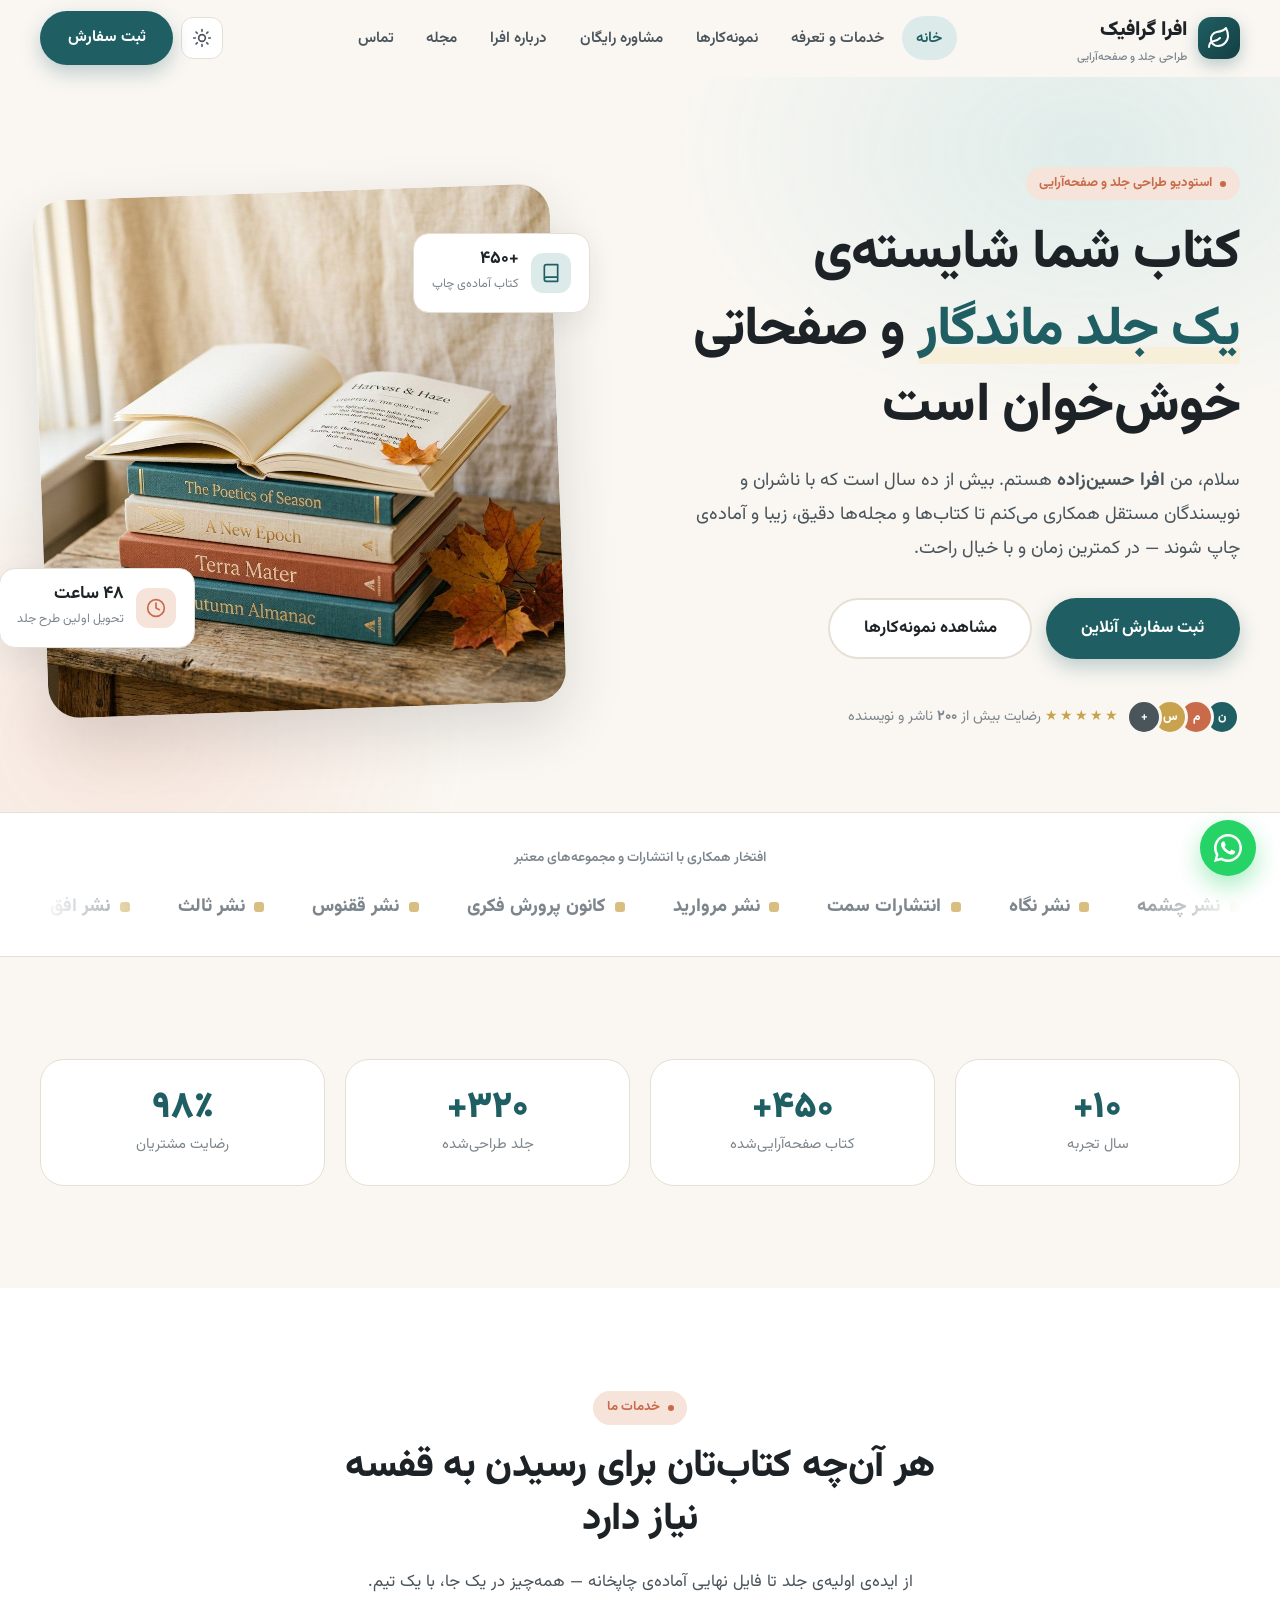
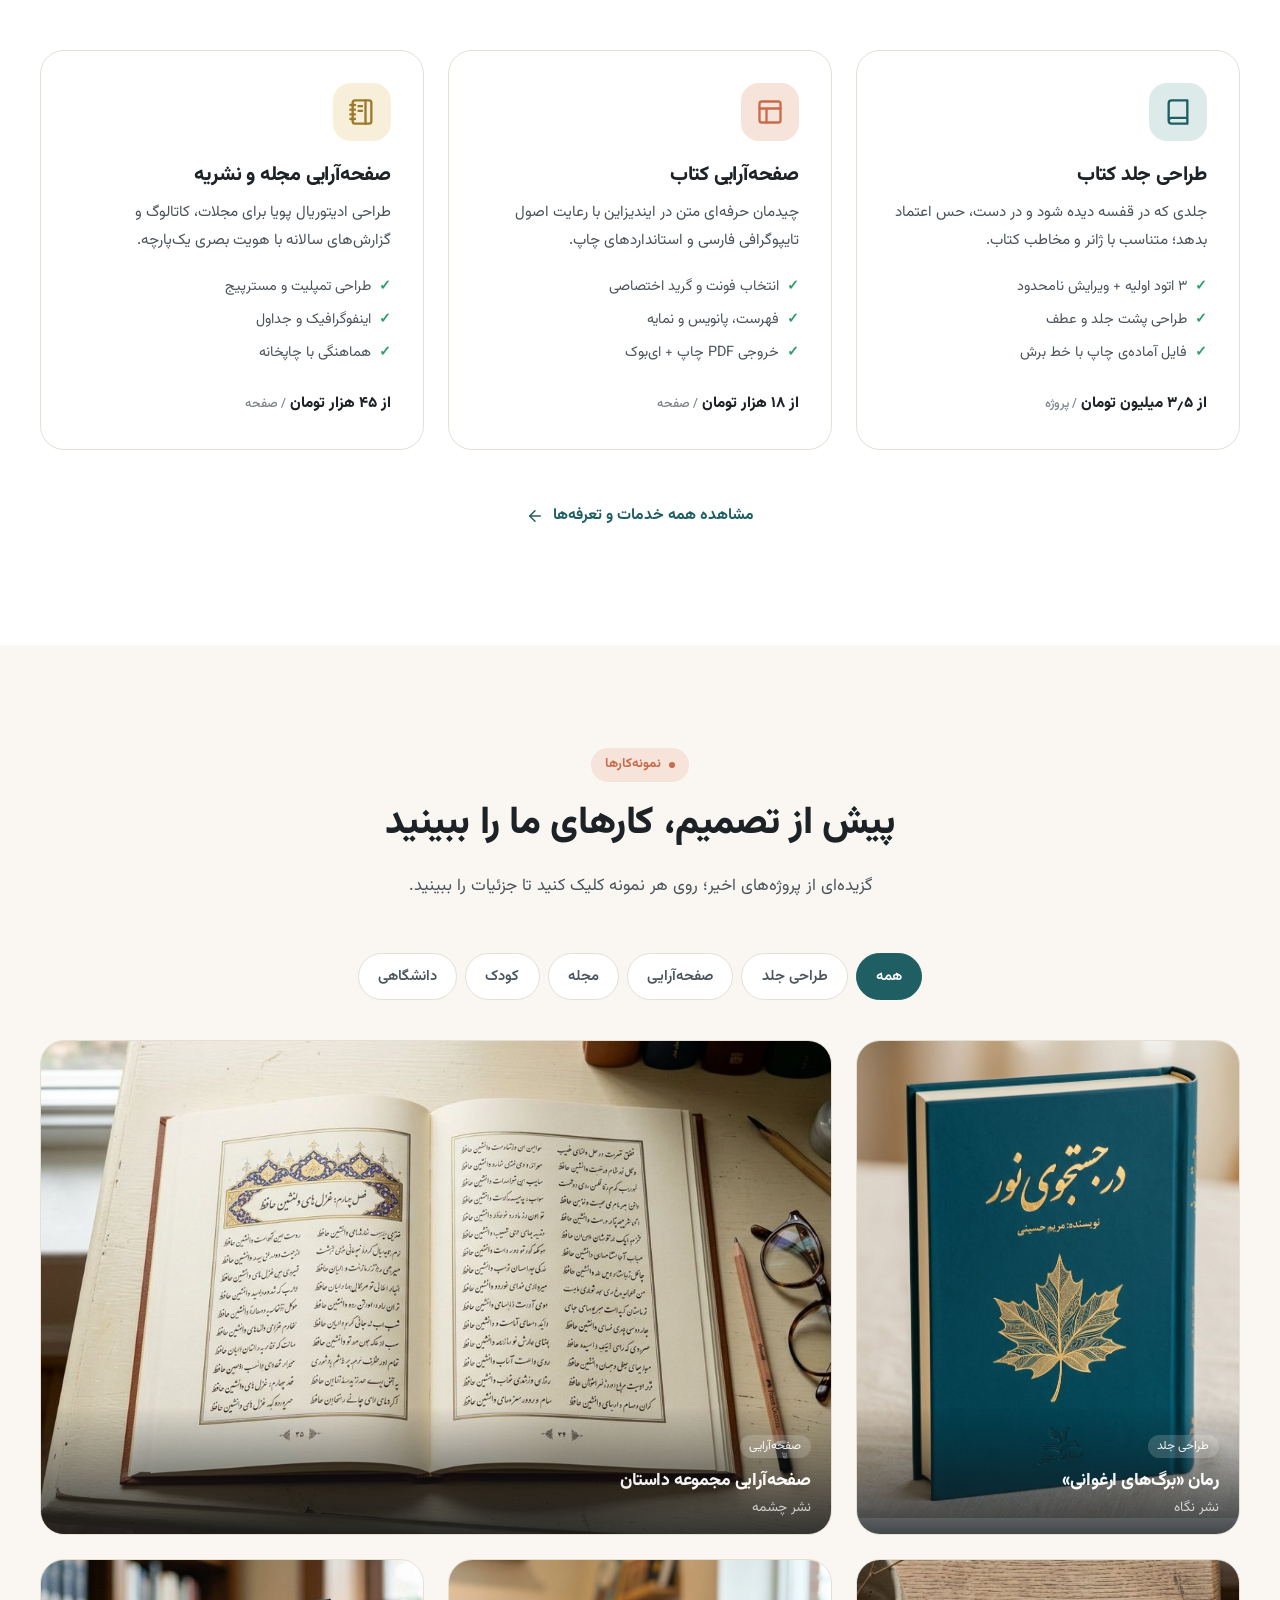
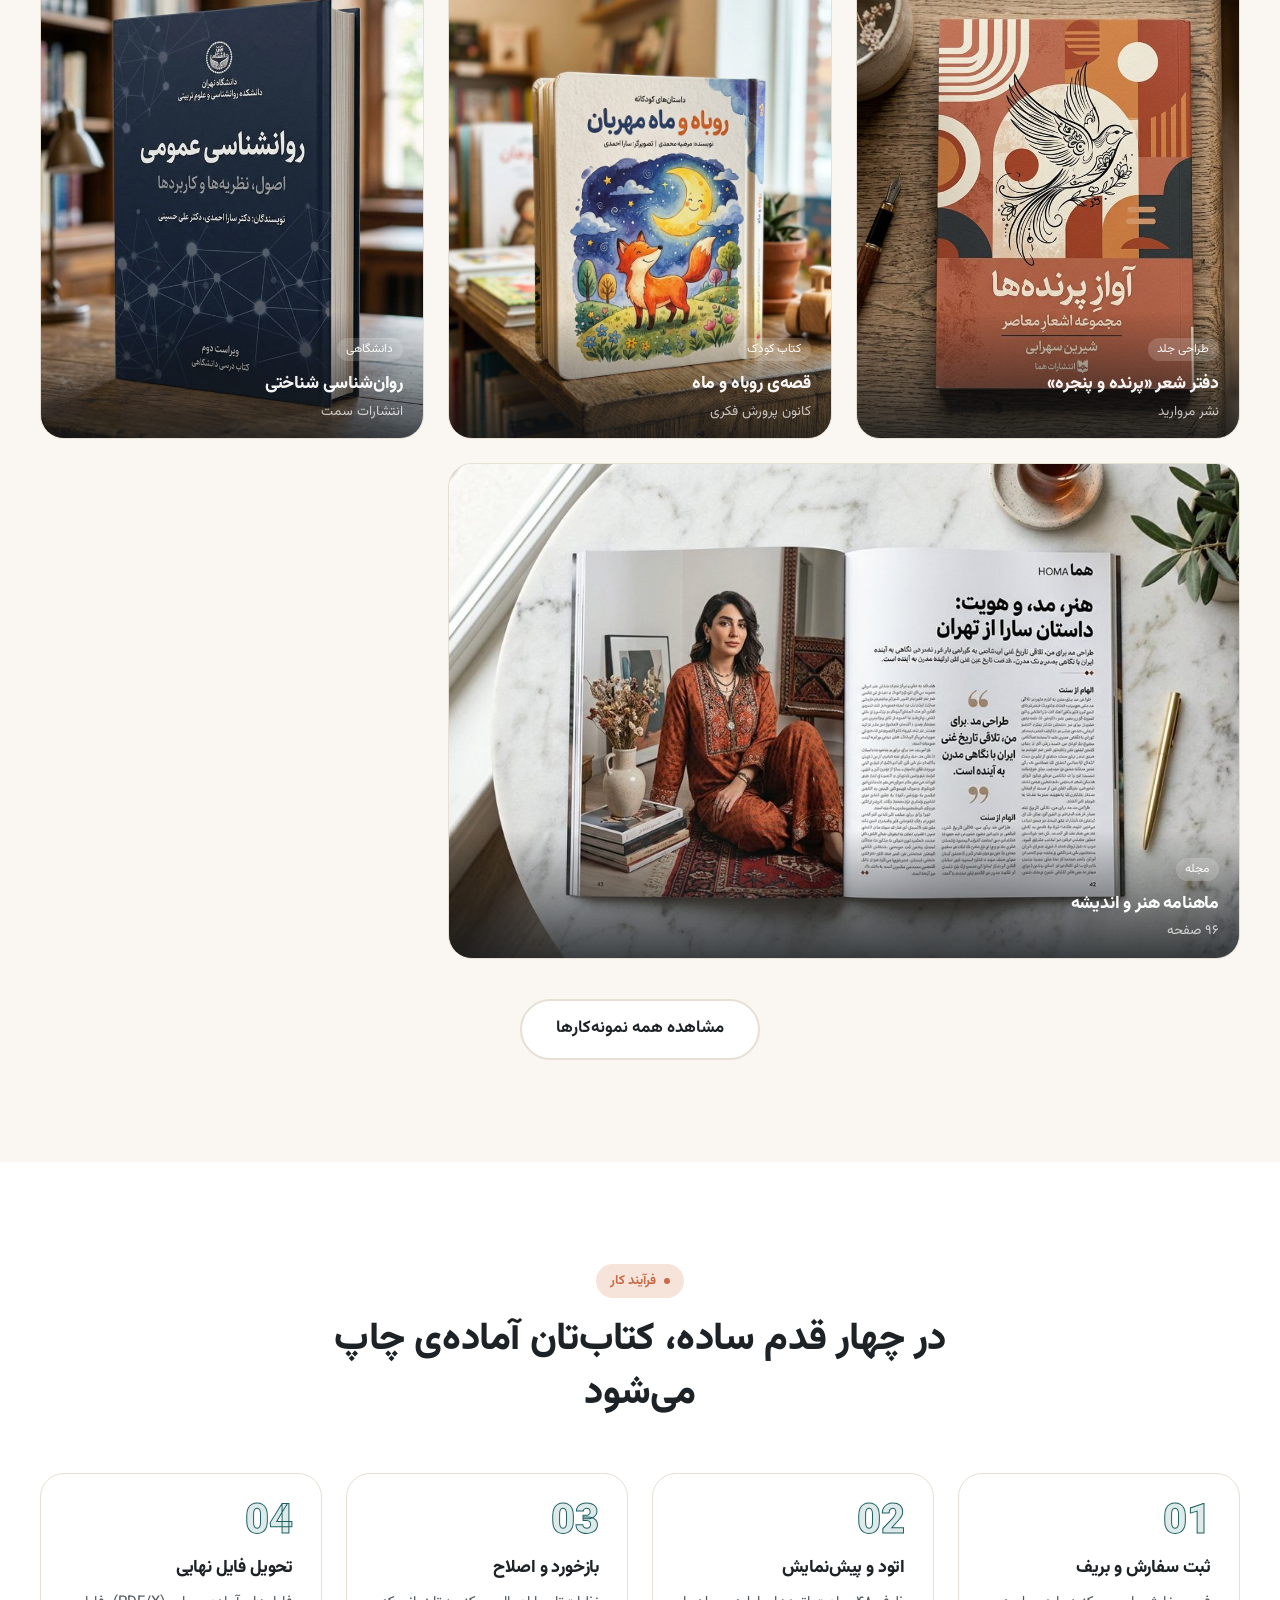
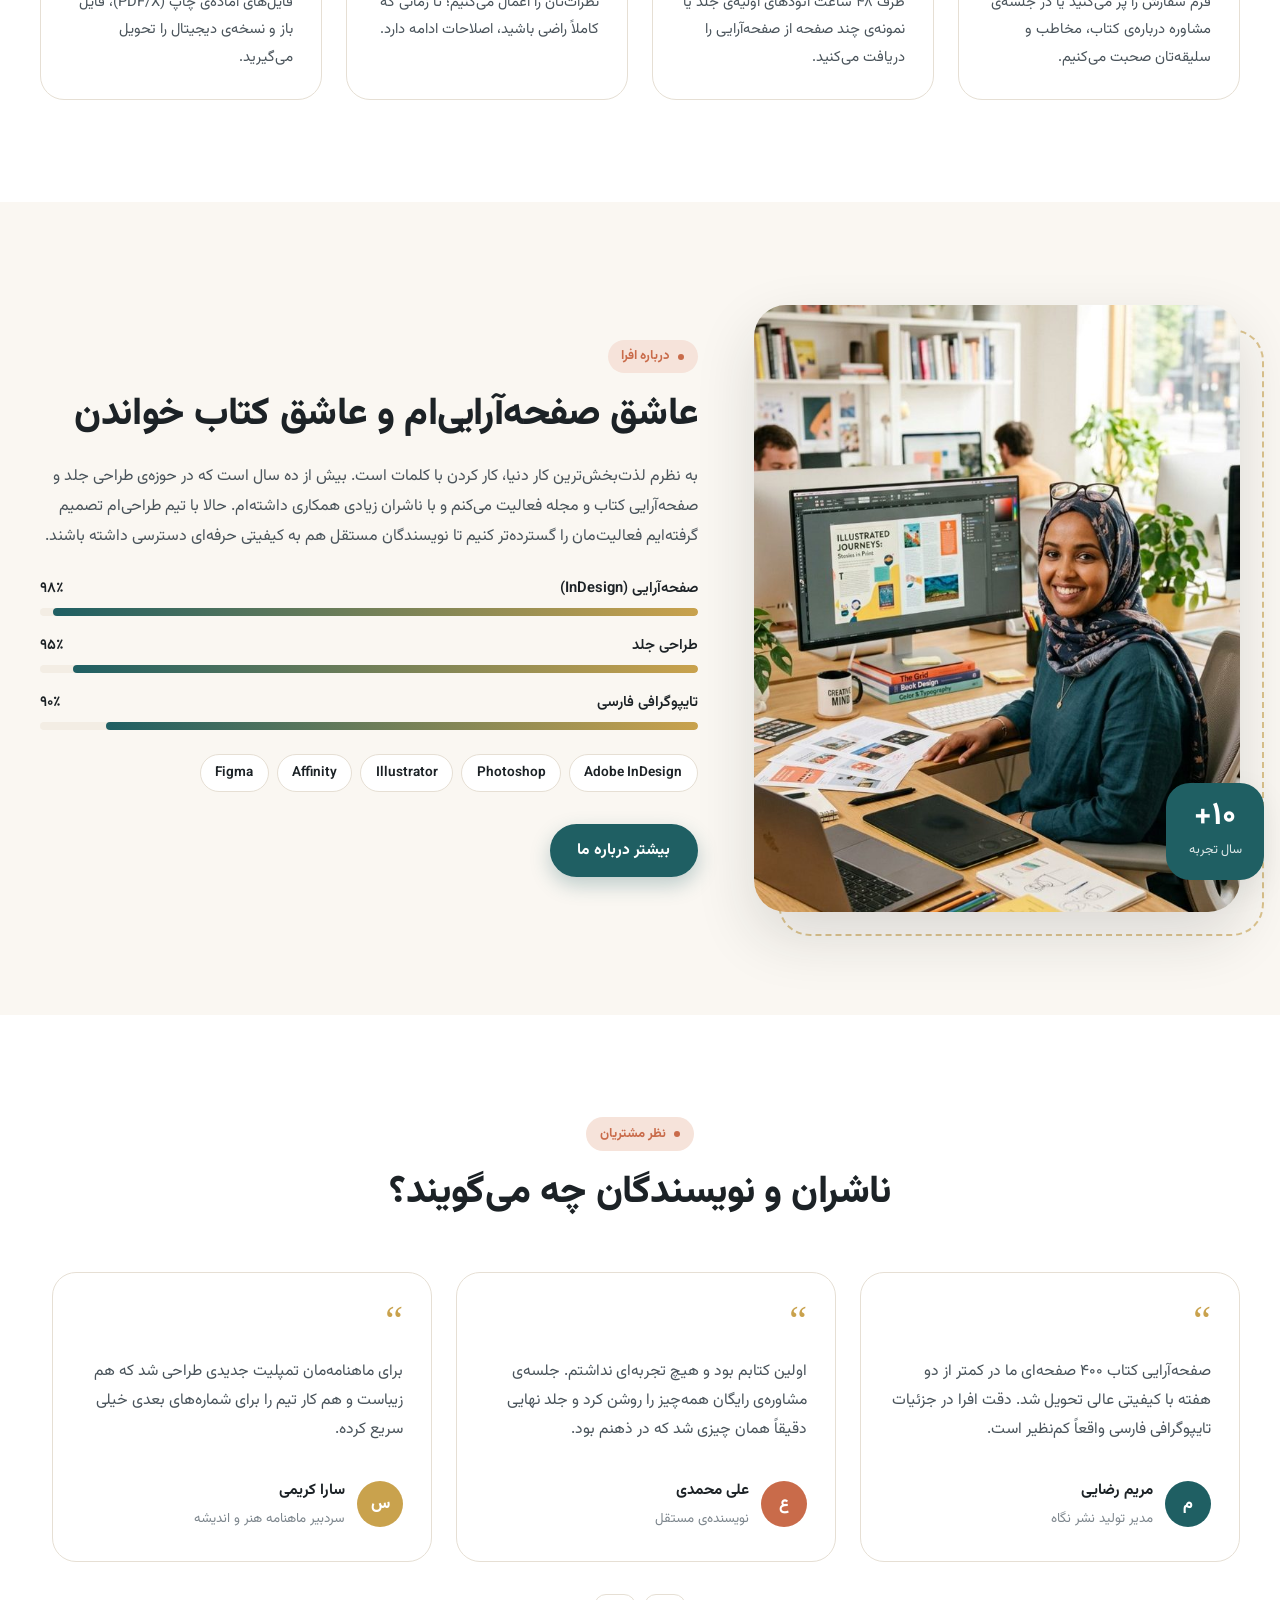
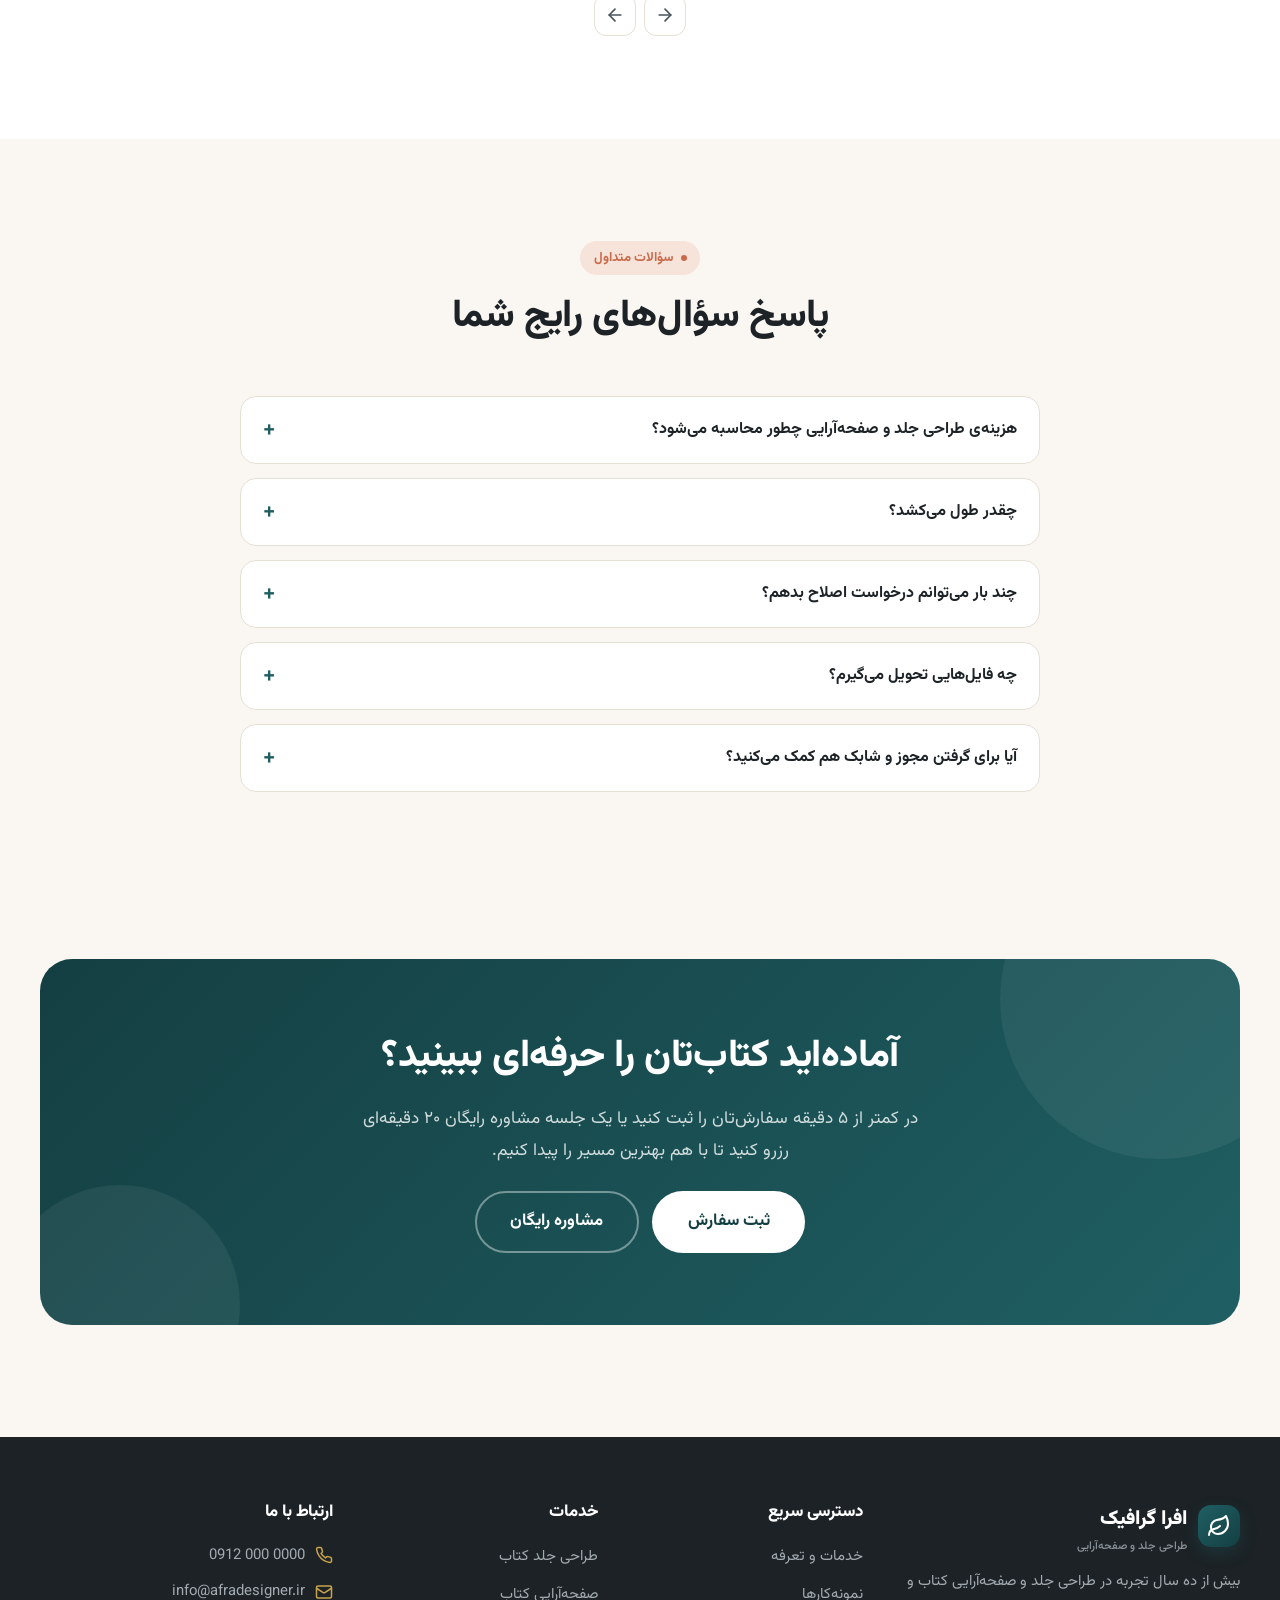
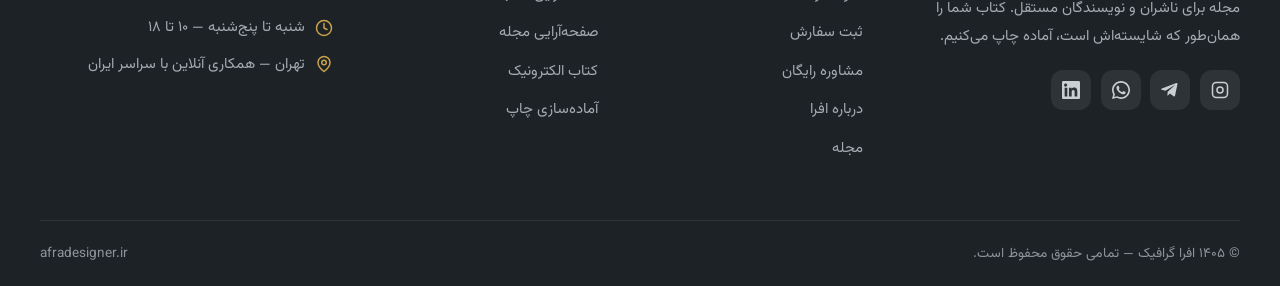
==== index.html @ 797f1b5c "بازطراحی مدرن قالب HTML/CSS/JS افرا گرافیک — ۸ صفحه شامل ثبت سفارش، مشاوره و نمونه‌کارها" ====
<!DOCTYPE html>
<html lang="fa" dir="rtl" data-theme="auto">
<head>
<meta charset="UTF-8">
<meta name="viewport" content="width=device-width, initial-scale=1">
<title>خانه | افرا گرافیک — طراحی جلد و صفحه‌آرایی کتاب</title>
<meta name="description" content="طراحی جلد و صفحه‌آرایی حرفه‌ای کتاب و مجله با بیش از ۱۰ سال تجربه — افرا حسین‌زاده">
<meta name="theme-color" content="#1f5f63">
<meta property="og:title" content="خانه | افرا گرافیک">
<meta property="og:description" content="طراحی جلد و صفحه‌آرایی حرفه‌ای کتاب و مجله با بیش از ۱۰ سال تجربه — افرا حسین‌زاده">
<meta property="og:type" content="website">
<link rel="icon" href="data:image/svg+xml,%3Csvg xmlns='http://www.w3.org/2000/svg' viewBox='0 0 64 64'%3E%3Crect width='64' height='64' rx='16' fill='%231f5f63'/%3E%3Cpath d='M32 50A18 18 0 0 1 29 14c14-3 18-4 23-10 2 5 5 10 5 20 0 14-12 26-25 26Z' fill='%23fff'/%3E%3C/svg%3E">
<link rel="preconnect" href="https://fonts.googleapis.com">
<link href="https://fonts.googleapis.com/css2?family=Vazirmatn:wght@400;500;600;700;800;900&display=swap" rel="stylesheet">
<link rel="stylesheet" href="css/style.css">
</head>
<body>

<header class="header">
  <div class="container nav">
    <a href="index.html" class="logo" aria-label="افرا گرافیک">
      <span class="logo-mark"><svg viewBox="0 0 24 24" fill="none" stroke="currentColor" stroke-width="2" stroke-linecap="round" stroke-linejoin="round"><path d="M11 20A7 7 0 0 1 9.8 6.1C15.5 5 17 4.48 19 2c1 2 2 4.18 2 8 0 5.5-4.78 10-10 10Z"/><path d="M2 21c0-3 1.85-5.36 5.08-6C9.5 14.52 12 13 13 12"/></svg></span>
      <span>افرا گرافیک<small>طراحی جلد و صفحه‌آرایی</small></span>
    </a>
    <nav class="nav-links" aria-label="منوی اصلی"><a href="index.html">خانه</a><a href="services.html">خدمات و تعرفه</a><a href="portfolio.html">نمونه‌کارها</a><a href="consult.html">مشاوره رایگان</a><a href="about.html">درباره افرا</a><a href="blog.html">مجله</a><a href="contact.html">تماس</a></nav>
    <div class="nav-actions">
      <button class="icon-btn" data-theme-toggle aria-label="تغییر تم"><svg viewBox="0 0 24 24" fill="none" stroke="currentColor" stroke-width="2" stroke-linecap="round" stroke-linejoin="round"><circle cx="12" cy="12" r="4"/><path d="M12 2v2M12 20v2M4.93 4.93l1.41 1.41M17.66 17.66l1.41 1.41M2 12h2M20 12h2M6.34 17.66l-1.41 1.41M19.07 4.93l-1.41 1.41"/></svg></button>
      <a href="order.html" class="btn btn-primary nav-cta">ثبت سفارش</a>
      <button class="icon-btn burger" data-menu-open aria-label="باز کردن منو"><svg viewBox="0 0 24 24" fill="none" stroke="currentColor" stroke-width="2" stroke-linecap="round"><path d="M4 6h16M4 12h16M4 18h16"/></svg></button>
    </div>
  </div>
</header>
<div class="mobile-menu" aria-hidden="true">
  <div class="top">
    <a href="index.html" class="logo"><span class="logo-mark"><svg viewBox="0 0 24 24" fill="none" stroke="currentColor" stroke-width="2" stroke-linecap="round" stroke-linejoin="round"><path d="M11 20A7 7 0 0 1 9.8 6.1C15.5 5 17 4.48 19 2c1 2 2 4.18 2 8 0 5.5-4.78 10-10 10Z"/><path d="M2 21c0-3 1.85-5.36 5.08-6C9.5 14.52 12 13 13 12"/></svg></span><span>افرا گرافیک</span></a>
    <button class="icon-btn" data-menu-close aria-label="بستن"><svg viewBox="0 0 24 24" fill="none" stroke="currentColor" stroke-width="2" stroke-linecap="round"><path d="M18 6 6 18M6 6l12 12"/></svg></button>
  </div>
  <nav><a href="index.html">خانه<span style="width:18px;display:inline-block"><svg viewBox="0 0 24 24" fill="none" stroke="currentColor" stroke-width="2" stroke-linecap="round" stroke-linejoin="round"><path d="M19 12H5"/><path d="m12 19-7-7 7-7"/></svg></span></a><a href="services.html">خدمات و تعرفه<span style="width:18px;display:inline-block"><svg viewBox="0 0 24 24" fill="none" stroke="currentColor" stroke-width="2" stroke-linecap="round" stroke-linejoin="round"><path d="M19 12H5"/><path d="m12 19-7-7 7-7"/></svg></span></a><a href="portfolio.html">نمونه‌کارها<span style="width:18px;display:inline-block"><svg viewBox="0 0 24 24" fill="none" stroke="currentColor" stroke-width="2" stroke-linecap="round" stroke-linejoin="round"><path d="M19 12H5"/><path d="m12 19-7-7 7-7"/></svg></span></a><a href="consult.html">مشاوره رایگان<span style="width:18px;display:inline-block"><svg viewBox="0 0 24 24" fill="none" stroke="currentColor" stroke-width="2" stroke-linecap="round" stroke-linejoin="round"><path d="M19 12H5"/><path d="m12 19-7-7 7-7"/></svg></span></a><a href="about.html">درباره افرا<span style="width:18px;display:inline-block"><svg viewBox="0 0 24 24" fill="none" stroke="currentColor" stroke-width="2" stroke-linecap="round" stroke-linejoin="round"><path d="M19 12H5"/><path d="m12 19-7-7 7-7"/></svg></span></a><a href="blog.html">مجله<span style="width:18px;display:inline-block"><svg viewBox="0 0 24 24" fill="none" stroke="currentColor" stroke-width="2" stroke-linecap="round" stroke-linejoin="round"><path d="M19 12H5"/><path d="m12 19-7-7 7-7"/></svg></span></a><a href="contact.html">تماس<span style="width:18px;display:inline-block"><svg viewBox="0 0 24 24" fill="none" stroke="currentColor" stroke-width="2" stroke-linecap="round" stroke-linejoin="round"><path d="M19 12H5"/><path d="m12 19-7-7 7-7"/></svg></span></a></nav>
  <div class="bottom">
    <a href="order.html" class="btn btn-primary btn-lg">ثبت سفارش</a>
    <a href="consult.html" class="btn btn-outline">رزرو مشاوره رایگان</a>
  </div>
</div>
<main>

<section class="hero">
  <div class="container hero-grid">
    <div>
      <span class="eyebrow">استودیو طراحی جلد و صفحه‌آرایی</span>
      <h1>کتاب شما شایسته‌ی <span class="hl">یک جلد ماندگار</span> و صفحاتی خوش‌خوان است</h1>
      <p class="lead">سلام، من <strong>افرا حسین‌زاده</strong> هستم. بیش از ده سال است که با ناشران و نویسندگان مستقل همکاری می‌کنم تا کتاب‌ها و مجله‌ها دقیق، زیبا و آماده‌ی چاپ شوند — در کمترین زمان و با خیال راحت.</p>
      <div class="hero-actions">
        <a href="order.html" class="btn btn-primary btn-lg">ثبت سفارش آنلاین</a>
        <a href="portfolio.html" class="btn btn-outline btn-lg">مشاهده نمونه‌کارها</a>
      </div>
      <div class="hero-trust">
        <div class="avatars"><span>ن</span><span>م</span><span>س</span><span>+</span></div>
        <div><span class="stars">★★★★★</span> رضایت بیش از <b>۲۰۰</b> ناشر و نویسنده</div>
      </div>
    </div>
    <div class="hero-visual">
      <img class="main-img" src="assets/hero.jpg" alt="نمونه کتاب‌های طراحی‌شده توسط افرا گرافیک">
      <div class="float-card one">
        <span class="ic" style="background:var(--c-teal-light);color:var(--c-teal)"><svg viewBox="0 0 24 24" fill="none" stroke="currentColor" stroke-width="2" stroke-linecap="round" stroke-linejoin="round"><path d="M4 19.5v-15A2.5 2.5 0 0 1 6.5 2H20v20H6.5a2.5 2.5 0 0 1 0-5H20"/></svg></span>
        <div><b>+۴۵۰</b><small>کتاب آماده‌ی چاپ</small></div>
      </div>
      <div class="float-card two">
        <span class="ic" style="background:var(--c-terra-light);color:var(--c-terra)"><svg viewBox="0 0 24 24" fill="none" stroke="currentColor" stroke-width="2" stroke-linecap="round" stroke-linejoin="round"><circle cx="12" cy="12" r="10"/><path d="M12 6v6l4 2"/></svg></span>
        <div><b>۴۸ ساعت</b><small>تحویل اولین طرح جلد</small></div>
      </div>
    </div>
  </div>
</section>

<section class="trusted">
  <div class="container">
    <div class="lbl">افتخار همکاری با انتشارات و مجموعه‌های معتبر</div>
    <div class="marquee"><div class="marquee-track">
      <span>نشر چشمه</span><span>نشر نگاه</span><span>انتشارات سمت</span><span>نشر مروارید</span><span>کانون پرورش فکری</span><span>نشر ققنوس</span><span>نشر ثالث</span><span>نشر افق</span>
      <span>نشر چشمه</span><span>نشر نگاه</span><span>انتشارات سمت</span><span>نشر مروارید</span><span>کانون پرورش فکری</span><span>نشر ققنوس</span><span>نشر ثالث</span><span>نشر افق</span>
    </div></div>
  </div>
</section>

<section class="section">
  <div class="container">
    <div class="stats">
      <div class="stat reveal"><b data-count="10" data-suffix="+">۰</b><span>سال تجربه</span></div>
      <div class="stat reveal" data-delay="1"><b data-count="450" data-suffix="+">۰</b><span>کتاب صفحه‌آرایی‌شده</span></div>
      <div class="stat reveal" data-delay="2"><b data-count="320" data-suffix="+">۰</b><span>جلد طراحی‌شده</span></div>
      <div class="stat reveal" data-delay="3"><b data-count="98" data-suffix="٪">۰</b><span>رضایت مشتریان</span></div>
    </div>
  </div>
</section>

<section class="section section--alt" id="services">
  <div class="container">
    <div class="sec-head center">
      <span class="eyebrow">خدمات ما</span>
      <h2>هر آن‌چه کتاب‌تان برای رسیدن به قفسه نیاز دارد</h2>
      <p>از ایده‌ی اولیه‌ی جلد تا فایل نهایی آماده‌ی چاپخانه — همه‌چیز در یک جا، با یک تیم.</p>
    </div>
    <div class="services-grid">
      <article class="service-card reveal">
        <span class="ic"><svg viewBox="0 0 24 24" fill="none" stroke="currentColor" stroke-width="2" stroke-linecap="round" stroke-linejoin="round"><path d="M4 19.5v-15A2.5 2.5 0 0 1 6.5 2H20v20H6.5a2.5 2.5 0 0 1 0-5H20"/></svg></span>
        <h3>طراحی جلد کتاب</h3>
        <p>جلدی که در قفسه دیده شود و در دست، حس اعتماد بدهد؛ متناسب با ژانر و مخاطب کتاب.</p>
        <ul><li>۳ اتود اولیه + ویرایش نامحدود</li><li>طراحی پشت جلد و عطف</li><li>فایل آماده‌ی چاپ با خط برش</li></ul>
        <div class="price">از ۳٫۵ میلیون تومان <small>/ پروژه</small></div>
      </article>
      <article class="service-card terra reveal" data-delay="1">
        <span class="ic"><svg viewBox="0 0 24 24" fill="none" stroke="currentColor" stroke-width="2" stroke-linecap="round" stroke-linejoin="round"><rect width="18" height="18" x="3" y="3" rx="2"/><path d="M3 9h18M9 21V9"/></svg></span>
        <h3>صفحه‌آرایی کتاب</h3>
        <p>چیدمان حرفه‌ای متن در ایندیزاین با رعایت اصول تایپوگرافی فارسی و استانداردهای چاپ.</p>
        <ul><li>انتخاب فونت و گرید اختصاصی</li><li>فهرست، پانویس و نمایه</li><li>خروجی PDF چاپ + ای‌بوک</li></ul>
        <div class="price">از ۱۸ هزار تومان <small>/ صفحه</small></div>
      </article>
      <article class="service-card gold reveal" data-delay="2">
        <span class="ic"><svg viewBox="0 0 24 24" fill="none" stroke="currentColor" stroke-width="2" stroke-linecap="round" stroke-linejoin="round"><path d="M2 6h4M2 10h4M2 14h4M2 18h4"/><rect width="16" height="20" x="4" y="2" rx="2"/><path d="M15 2v20M9 7h3M9 11h3"/></svg></span>
        <h3>صفحه‌آرایی مجله و نشریه</h3>
        <p>طراحی ادیتوریال پویا برای مجلات، کاتالوگ و گزارش‌های سالانه با هویت بصری یک‌پارچه.</p>
        <ul><li>طراحی تمپلیت و مستر‌پیج</li><li>اینفوگرافیک و جداول</li><li>هماهنگی با چاپخانه</li></ul>
        <div class="price">از ۴۵ هزار تومان <small>/ صفحه</small></div>
      </article>
    </div>
    <div class="text-center" style="margin-top:2.5rem"><a href="services.html" class="btn btn-ghost">مشاهده همه خدمات و تعرفه‌ها <svg viewBox="0 0 24 24" fill="none" stroke="currentColor" stroke-width="2" stroke-linecap="round" stroke-linejoin="round"><path d="M19 12H5"/><path d="m12 19-7-7 7-7"/></svg></a></div>
  </div>
</section>

<section class="section" id="portfolio">
  <div class="container">
    <div class="sec-head center">
      <span class="eyebrow">نمونه‌کارها</span>
      <h2>پیش از تصمیم، کارهای ما را ببینید</h2>
      <p>گزیده‌ای از پروژه‌های اخیر؛ روی هر نمونه کلیک کنید تا جزئیات را ببینید.</p>
    </div>
    <div class="filters"><button class="filter-btn active" data-filter="all">همه</button><button class="filter-btn" data-filter="cover">طراحی جلد</button><button class="filter-btn" data-filter="layout">صفحه‌آرایی</button><button class="filter-btn" data-filter="magazine">مجله</button><button class="filter-btn" data-filter="kids">کودک</button><button class="filter-btn" data-filter="academic">دانشگاهی</button></div>
    <div class="work-grid">
      <article class="work reveal" data-cat="cover" data-cat-label="طراحی جلد" data-title="رمان «برگ‌های ارغوانی»" data-desc="طراحی جلد رمان ادبی با تصویرسازی برگ افرا و تایپوگرافی طلایی" data-meta="نشر نگاه | جلد سخت | رقعی | ۱۴۰۳" data-delay="0">
        <img src="assets/cover-1.jpg" alt="رمان «برگ‌های ارغوانی»" loading="lazy">
        <div class="work-info"><span class="tag">طراحی جلد</span><h3>رمان «برگ‌های ارغوانی»</h3><p>نشر نگاه</p></div>
      </article>
      <article class="work reveal wide" data-cat="layout" data-cat-label="صفحه‌آرایی" data-title="صفحه‌آرایی مجموعه داستان" data-desc="طراحی گرید دو ستونه، سرفصل‌های تزئینی و حاشیه‌های استاندارد چاپ" data-meta="نشر چشمه | ۳۲۰ صفحه | وزیری | ایندیزاین" data-delay="1">
        <img src="assets/layout-1.jpg" alt="صفحه‌آرایی مجموعه داستان" loading="lazy">
        <div class="work-info"><span class="tag">صفحه‌آرایی</span><h3>صفحه‌آرایی مجموعه داستان</h3><p>نشر چشمه</p></div>
      </article>
      <article class="work reveal" data-cat="cover" data-cat-label="طراحی جلد" data-title="دفتر شعر «پرنده و پنجره»" data-desc="جلد مینیمال با فرم‌های هندسی و خط‌نگاره پرنده" data-meta="نشر مروارید | شومیز | رقعی | ۱۴۰۲" data-delay="2">
        <img src="assets/cover-2.jpg" alt="دفتر شعر «پرنده و پنجره»" loading="lazy">
        <div class="work-info"><span class="tag">طراحی جلد</span><h3>دفتر شعر «پرنده و پنجره»</h3><p>نشر مروارید</p></div>
      </article>
      <article class="work reveal" data-cat="kids" data-cat-label="کتاب کودک" data-title="قصه‌ی روباه و ماه" data-desc="تصویرسازی آبرنگی و لترینگ کودکانه برای گروه سنی ب" data-meta="کانون پرورش فکری | خشتی | ۱۴۰۳" data-delay="0">
        <img src="assets/cover-3.jpg" alt="قصه‌ی روباه و ماه" loading="lazy">
        <div class="work-info"><span class="tag">کتاب کودک</span><h3>قصه‌ی روباه و ماه</h3><p>کانون پرورش فکری</p></div>
      </article>
      <article class="work reveal" data-cat="academic" data-cat-label="دانشگاهی" data-title="روان‌شناسی شناختی" data-desc="طراحی جلد کتاب درسی با هویت بصری آکادمیک و مدرن" data-meta="انتشارات سمت | وزیری | چاپ سوم" data-delay="1">
        <img src="assets/cover-4.jpg" alt="روان‌شناسی شناختی" loading="lazy">
        <div class="work-info"><span class="tag">دانشگاهی</span><h3>روان‌شناسی شناختی</h3><p>انتشارات سمت</p></div>
      </article>
      <article class="work reveal wide" data-cat="magazine" data-cat-label="مجله" data-title="ماهنامه هنر و اندیشه" data-desc="صفحه‌آرایی ادیتوریال با گرید چندستونه و نقل‌قول‌های برجسته" data-meta="۹۶ صفحه | A4 | گلاسه | ۱۴۰۳" data-delay="2">
        <img src="assets/layout-2.jpg" alt="ماهنامه هنر و اندیشه" loading="lazy">
        <div class="work-info"><span class="tag">مجله</span><h3>ماهنامه هنر و اندیشه</h3><p>۹۶ صفحه</p></div>
      </article></div>
    <div class="work-more"><a href="portfolio.html" class="btn btn-outline btn-lg">مشاهده همه نمونه‌کارها</a></div>
  </div>
</section>

<section class="section section--alt">
  <div class="container">
    <div class="sec-head center">
      <span class="eyebrow">فرآیند کار</span>
      <h2>در چهار قدم ساده، کتاب‌تان آماده‌ی چاپ می‌شود</h2>
    </div>
    <div class="steps">
      <div class="step reveal"><h3>ثبت سفارش و بریف</h3><p>فرم سفارش را پر می‌کنید یا در جلسه‌ی مشاوره درباره‌ی کتاب، مخاطب و سلیقه‌تان صحبت می‌کنیم.</p></div>
      <div class="step reveal" data-delay="1"><h3>اتود و پیش‌نمایش</h3><p>ظرف ۴۸ ساعت اتودهای اولیه‌ی جلد یا نمونه‌ی چند صفحه از صفحه‌آرایی را دریافت می‌کنید.</p></div>
      <div class="step reveal" data-delay="2"><h3>بازخورد و اصلاح</h3><p>نظرات‌تان را اعمال می‌کنیم؛ تا زمانی که کاملاً راضی باشید، اصلاحات ادامه دارد.</p></div>
      <div class="step reveal" data-delay="3"><h3>تحویل فایل نهایی</h3><p>فایل‌های آماده‌ی چاپ (PDF/X)، فایل باز و نسخه‌ی دیجیتال را تحویل می‌گیرید.</p></div>
    </div>
  </div>
</section>

<section class="section">
  <div class="container about-grid">
    <div class="about-img reveal">
      <img src="assets/designer.jpg" alt="افرا حسین‌زاده — طراح جلد و صفحه‌آرا">
      <div class="exp-badge"><b>۱۰+</b><small>سال تجربه</small></div>
    </div>
    <div class="reveal" data-delay="1">
      <span class="eyebrow">درباره افرا</span>
      <h2>عاشق صفحه‌آرایی‌ام و عاشق کتاب خواندن</h2>
      <p>به نظرم لذت‌بخش‌ترین کار دنیا، کار کردن با کلمات است. بیش از ده سال است که در حوزه‌ی طراحی جلد و صفحه‌آرایی کتاب و مجله فعالیت می‌کنم و با ناشران زیادی همکاری داشته‌ام. حالا با تیم طراحی‌ام تصمیم گرفته‌ایم فعالیت‌مان را گسترده‌تر کنیم تا نویسندگان مستقل هم به کیفیتی حرفه‌ای دسترسی داشته باشند.</p>
      <div class="skills">
        <div class="skill" style="--w:98%"><div class="lbl"><span>صفحه‌آرایی (InDesign)</span><span>۹۸٪</span></div><div class="bar"><i></i></div></div>
        <div class="skill" style="--w:95%"><div class="lbl"><span>طراحی جلد</span><span>۹۵٪</span></div><div class="bar"><i></i></div></div>
        <div class="skill" style="--w:90%"><div class="lbl"><span>تایپوگرافی فارسی</span><span>۹۰٪</span></div><div class="bar"><i></i></div></div>
      </div>
      <div class="tools"><span>Adobe InDesign</span><span>Photoshop</span><span>Illustrator</span><span>Affinity</span><span>Figma</span></div>
      <div style="margin-top:2rem"><a href="about.html" class="btn btn-primary">بیشتر درباره ما</a></div>
    </div>
  </div>
</section>

<section class="section section--alt">
  <div class="container">
    <div class="sec-head center">
      <span class="eyebrow">نظر مشتریان</span>
      <h2>ناشران و نویسندگان چه می‌گویند؟</h2>
    </div>
    <div class="testi-wrap">
      <div class="testi-track">
        <article class="testi"><span class="quote">“</span><p>صفحه‌آرایی کتاب ۴۰۰ صفحه‌ای ما در کمتر از دو هفته با کیفیتی عالی تحویل شد. دقت افرا در جزئیات تایپوگرافی فارسی واقعاً کم‌نظیر است.</p><div class="who"><span class="av">م</span><div><b>مریم رضایی</b><small>مدیر تولید نشر نگاه</small></div></div></article>
        <article class="testi"><span class="quote">“</span><p>اولین کتابم بود و هیچ تجربه‌ای نداشتم. جلسه‌ی مشاوره‌ی رایگان همه‌چیز را روشن کرد و جلد نهایی دقیقاً همان چیزی شد که در ذهنم بود.</p><div class="who"><span class="av" style="background:var(--c-terra)">ع</span><div><b>علی محمدی</b><small>نویسنده‌ی مستقل</small></div></div></article>
        <article class="testi"><span class="quote">“</span><p>برای ماهنامه‌مان تمپلیت جدیدی طراحی شد که هم زیباست و هم کار تیم را برای شماره‌های بعدی خیلی سریع کرده.</p><div class="who"><span class="av" style="background:var(--c-gold)">س</span><div><b>سارا کریمی</b><small>سردبیر ماهنامه هنر و اندیشه</small></div></div></article>
        <article class="testi"><span class="quote">“</span><p>سه چاپ از کتاب درسی ما با همین صفحه‌آرایی منتشر شده و همیشه بازخورد دانشجوها درباره‌ی خوانایی متن مثبت بوده.</p><div class="who"><span class="av" style="background:var(--c-ink-2)">د</span><div><b>دکتر حمید احمدی</b><small>عضو هیئت علمی</small></div></div></article>
      </div>
      <div class="testi-ctrl">
        <button class="icon-btn" data-testi="prev" aria-label="قبلی"><svg viewBox="0 0 24 24" fill="none" stroke="currentColor" stroke-width="2" stroke-linecap="round" stroke-linejoin="round"><path d="M5 12h14"/><path d="m12 5 7 7-7 7"/></svg></button>
        <button class="icon-btn" data-testi="next" aria-label="بعدی"><svg viewBox="0 0 24 24" fill="none" stroke="currentColor" stroke-width="2" stroke-linecap="round" stroke-linejoin="round"><path d="M19 12H5"/><path d="m12 19-7-7 7-7"/></svg></button>
      </div>
    </div>
  </div>
</section>

<section class="section">
  <div class="container">
    <div class="sec-head center"><span class="eyebrow">سؤالات متداول</span><h2>پاسخ سؤال‌های رایج شما</h2></div>
    <div class="faq">
      <details><summary>هزینه‌ی طراحی جلد و صفحه‌آرایی چطور محاسبه می‌شود؟</summary><div class="ans">هزینه‌ی صفحه‌آرایی بر اساس تعداد صفحه، پیچیدگی متن (جدول، فرمول، تصویر) و زمان تحویل محاسبه می‌شود. طراحی جلد قیمت پایه‌ی ثابت دارد. در <a href="services.html" style="color:var(--c-teal)">صفحه‌ی تعرفه</a> ماشین‌حساب برآورد قیمت قرار داده‌ایم.</div></details>
      <details><summary>چقدر طول می‌کشد؟</summary><div class="ans">اتود اولیه‌ی جلد معمولاً ظرف ۴۸ ساعت آماده می‌شود. صفحه‌آرایی یک کتاب ۲۰۰ صفحه‌ای متنی حدود ۵ تا ۷ روز کاری زمان می‌برد. برای پروژه‌های فوری، گزینه‌ی تحویل سریع داریم.</div></details>
      <details><summary>چند بار می‌توانم درخواست اصلاح بدهم؟</summary><div class="ans">تا زمانی که از نتیجه راضی باشید. ما تا رسیدن به نتیجه‌ی مطلوب در چارچوب بریف اولیه، اصلاحات را بدون هزینه‌ی اضافه انجام می‌دهیم.</div></details>
      <details><summary>چه فایل‌هایی تحویل می‌گیرم؟</summary><div class="ans">PDF آماده‌ی چاپ با خط برش و رنگ CMYK، فایل باز ایندیزاین/فتوشاپ، نسخه‌ی RGB برای فضای دیجیتال و در صورت درخواست، فایل EPUB.</div></details>
      <details><summary>آیا برای گرفتن مجوز و شابک هم کمک می‌کنید؟</summary><div class="ans">بله؛ اگر نویسنده‌ی مستقل هستید، در جلسه‌ی مشاوره مسیر گرفتن شابک، فیپا و همکاری با ناشر یا چاپخانه را برای‌تان توضیح می‌دهیم.</div></details>
    </div>
  </div>
</section>

<section class="section--tight">
  <div class="container">
    <div class="cta reveal">
      <h2>آماده‌اید کتاب‌تان را حرفه‌ای ببینید؟</h2>
      <p>در کمتر از ۵ دقیقه سفارش‌تان را ثبت کنید یا یک جلسه مشاوره رایگان ۲۰ دقیقه‌ای رزرو کنید تا با هم بهترین مسیر را پیدا کنیم.</p>
      <div class="actions">
        <a href="order.html" class="btn btn-primary btn-lg">ثبت سفارش</a>
        <a href="consult.html" class="btn btn-outline btn-lg">مشاوره رایگان</a>
      </div>
    </div>
  </div>
</section>


</main>
<footer class="footer">
  <div class="container">
    <div class="footer-grid">
      <div>
        <a href="index.html" class="logo"><span class="logo-mark"><svg viewBox="0 0 24 24" fill="none" stroke="currentColor" stroke-width="2" stroke-linecap="round" stroke-linejoin="round"><path d="M11 20A7 7 0 0 1 9.8 6.1C15.5 5 17 4.48 19 2c1 2 2 4.18 2 8 0 5.5-4.78 10-10 10Z"/><path d="M2 21c0-3 1.85-5.36 5.08-6C9.5 14.52 12 13 13 12"/></svg></span><span>افرا گرافیک<small>طراحی جلد و صفحه‌آرایی</small></span></a>
        <p style="margin-top:1rem">بیش از ده سال تجربه در طراحی جلد و صفحه‌آرایی کتاب و مجله برای ناشران و نویسندگان مستقل. کتاب شما را همان‌طور که شایسته‌اش است، آماده چاپ می‌کنیم.</p>
        <div class="socials">
          <a href="#" aria-label="اینستاگرام"><svg viewBox="0 0 24 24" fill="none" stroke="currentColor" stroke-width="2"><rect width="20" height="20" x="2" y="2" rx="5"/><circle cx="12" cy="12" r="4"/><path d="M17.5 6.5h.01"/></svg></a>
          <a href="#" aria-label="تلگرام"><svg viewBox="0 0 24 24" fill="currentColor"><path d="M21.9 4.4 18.7 19.6c-.2 1-.9 1.3-1.8.8l-5-3.7-2.4 2.3c-.3.3-.5.5-1 .5l.4-5.1L18 6.1c.4-.4-.1-.6-.6-.2L5.9 13.1 1 11.6c-1.1-.3-1.1-1.1.2-1.6L20.5 2.6c.9-.3 1.7.2 1.4 1.8"/></svg></a>
          <a href="#" aria-label="واتساپ"><svg viewBox="0 0 24 24" fill="currentColor"><path d="M17.5 14.4c-.3-.1-1.8-.9-2-1-.3-.1-.5-.1-.7.1-.2.3-.8 1-.9 1.2-.2.2-.3.2-.6.1-.3-.1-1.3-.5-2.4-1.5-.9-.8-1.5-1.8-1.7-2.1-.2-.3 0-.5.1-.6l.4-.5c.1-.2.2-.3.3-.5.1-.2 0-.4 0-.5-.1-.1-.7-1.6-.9-2.2-.2-.6-.5-.5-.7-.5h-.6c-.2 0-.5.1-.8.4-.3.3-1 1-1 2.5s1.1 2.9 1.2 3.1c.1.2 2.1 3.2 5.1 4.5.7.3 1.3.5 1.7.6.7.2 1.4.2 1.9.1.6-.1 1.8-.7 2-1.4.2-.7.2-1.3.2-1.4-.1-.2-.3-.3-.6-.4M12 21.8c-1.8 0-3.5-.5-5-1.4l-.4-.2-3.7 1 1-3.6-.2-.4A9.8 9.8 0 0 1 2.2 12C2.2 6.6 6.6 2.2 12 2.2S21.8 6.6 21.8 12 17.4 21.8 12 21.8M12 0C5.4 0 0 5.4 0 12c0 2.1.6 4.2 1.6 6L0 24l6.2-1.6c1.8 1 3.8 1.5 5.8 1.5 6.6 0 12-5.4 12-12S18.6 0 12 0"/></svg></a>
          <a href="#" aria-label="لینکدین"><svg viewBox="0 0 24 24" fill="currentColor"><path d="M20.4 20.5h-3.6v-5.6c0-1.3 0-3-1.8-3s-2.1 1.4-2.1 2.9v5.7H9.3V9h3.4v1.6c.5-.9 1.6-1.8 3.4-1.8 3.6 0 4.3 2.4 4.3 5.5v6.2ZM5.3 7.4a2.1 2.1 0 1 1 0-4.1 2.1 2.1 0 0 1 0 4.1M7.1 20.5H3.5V9h3.6ZM22.2 0H1.8C.8 0 0 .8 0 1.7v20.5c0 1 .8 1.8 1.8 1.8h20.4c1 0 1.8-.8 1.8-1.8V1.7C24 .8 23.2 0 22.2 0"/></svg></a>
        </div>
      </div>
      <div>
        <h4>دسترسی سریع</h4>
        <ul>
          <li><a href="services.html">خدمات و تعرفه</a></li>
          <li><a href="portfolio.html">نمونه‌کارها</a></li>
          <li><a href="order.html">ثبت سفارش</a></li>
          <li><a href="consult.html">مشاوره رایگان</a></li>
          <li><a href="about.html">درباره افرا</a></li>
          <li><a href="blog.html">مجله</a></li>
        </ul>
      </div>
      <div>
        <h4>خدمات</h4>
        <ul>
          <li><a href="services.html#cover">طراحی جلد کتاب</a></li>
          <li><a href="services.html#layout">صفحه‌آرایی کتاب</a></li>
          <li><a href="services.html#magazine">صفحه‌آرایی مجله</a></li>
          <li><a href="services.html#ebook">کتاب الکترونیک</a></li>
          <li><a href="services.html#print">آماده‌سازی چاپ</a></li>
        </ul>
      </div>
      <div>
        <h4>ارتباط با ما</h4>
        <ul class="contact-list">
          <li><svg viewBox="0 0 24 24" fill="none" stroke="currentColor" stroke-width="2" stroke-linecap="round" stroke-linejoin="round"><path d="M22 16.92v3a2 2 0 0 1-2.18 2 19.79 19.79 0 0 1-8.63-3.07 19.5 19.5 0 0 1-6-6 19.79 19.79 0 0 1-3.07-8.67A2 2 0 0 1 4.11 2h3a2 2 0 0 1 2 1.72c.127.96.361 1.903.7 2.81a2 2 0 0 1-.45 2.11L8.09 9.91a16 16 0 0 0 6 6l1.27-1.27a2 2 0 0 1 2.11-.45c.907.339 1.85.573 2.81.7A2 2 0 0 1 22 16.92z"/></svg><span dir="ltr">0912 000 0000</span></li>
          <li><svg viewBox="0 0 24 24" fill="none" stroke="currentColor" stroke-width="2" stroke-linecap="round" stroke-linejoin="round"><rect width="20" height="16" x="2" y="4" rx="2"/><path d="m22 7-8.97 5.7a1.94 1.94 0 0 1-2.06 0L2 7"/></svg><span>info@afradesigner.ir</span></li>
          <li><svg viewBox="0 0 24 24" fill="none" stroke="currentColor" stroke-width="2" stroke-linecap="round" stroke-linejoin="round"><circle cx="12" cy="12" r="10"/><path d="M12 6v6l4 2"/></svg><span>شنبه تا پنج‌شنبه — ۱۰ تا ۱۸</span></li>
          <li><svg viewBox="0 0 24 24" fill="none" stroke="currentColor" stroke-width="2" stroke-linecap="round" stroke-linejoin="round"><path d="M20 10c0 6-8 12-8 12s-8-6-8-12a8 8 0 0 1 16 0Z"/><circle cx="12" cy="10" r="3"/></svg><span>تهران — همکاری آنلاین با سراسر ایران</span></li>
        </ul>
      </div>
    </div>
    <div class="footer-bottom">
      <span>© <span data-year></span> افرا گرافیک — تمامی حقوق محفوظ است.</span>
      <span>afradesigner.ir</span>
    </div>
  </div>
</footer>
<a href="https://wa.me/989120000000" class="fab-wa" target="_blank" rel="noopener" aria-label="گفتگو در واتساپ"><svg viewBox="0 0 24 24" fill="currentColor"><path d="M17.5 14.4c-.3-.1-1.8-.9-2-1-.3-.1-.5-.1-.7.1-.2.3-.8 1-.9 1.2-.2.2-.3.2-.6.1-.3-.1-1.3-.5-2.4-1.5-.9-.8-1.5-1.8-1.7-2.1-.2-.3 0-.5.1-.6l.4-.5c.1-.2.2-.3.3-.5.1-.2 0-.4 0-.5-.1-.1-.7-1.6-.9-2.2-.2-.6-.5-.5-.7-.5h-.6c-.2 0-.5.1-.8.4-.3.3-1 1-1 2.5s1.1 2.9 1.2 3.1c.1.2 2.1 3.2 5.1 4.5.7.3 1.3.5 1.7.6.7.2 1.4.2 1.9.1.6-.1 1.8-.7 2-1.4.2-.7.2-1.3.2-1.4-.1-.2-.3-.3-.6-.4M12 21.8c-1.8 0-3.5-.5-5-1.4l-.4-.2-3.7 1 1-3.6-.2-.4A9.8 9.8 0 0 1 2.2 12C2.2 6.6 6.6 2.2 12 2.2S21.8 6.6 21.8 12 17.4 21.8 12 21.8M12 0C5.4 0 0 5.4 0 12c0 2.1.6 4.2 1.6 6L0 24l6.2-1.6c1.8 1 3.8 1.5 5.8 1.5 6.6 0 12-5.4 12-12S18.6 0 12 0"/></svg></a>
<button class="to-top" aria-label="بازگشت به بالا"><svg viewBox="0 0 24 24" fill="none" stroke="currentColor" stroke-width="2.5" stroke-linecap="round" stroke-linejoin="round"><path d="m18 15-6-6-6 6"/></svg></button>
<div class="toast" role="status"></div>
<script src="js/main.js"></script>
</body>
</html>
---- css/style.css ----
/* =====================================================
   افرا گرافیک — استایل اصلی
   طراحی جلد و صفحه‌آرایی کتاب | afradesigner.ir
   ===================================================== */

:root {
  /* رنگ‌ها */
  --c-bg: #faf7f2;
  --c-surface: #ffffff;
  --c-surface-2: #f3ede4;
  --c-ink: #1c2226;
  --c-ink-2: #4a545b;
  --c-ink-3: #7d868d;
  --c-line: #e6dfd4;
  --c-teal: #1f5f63;
  --c-teal-dark: #143f42;
  --c-teal-light: #dcebe9;
  --c-terra: #c96b4a;
  --c-terra-light: #f6e3da;
  --c-gold: #c9a24d;
  --c-gold-light: #f7efd9;
  --c-success: #2f9e6a;
  --c-danger: #d6453d;

  /* تایپوگرافی */
  --font: "Vazirmatn", "IRANSans", "Segoe UI", Tahoma, sans-serif;

  /* فاصله و شکل */
  --r-sm: 10px;
  --r-md: 16px;
  --r-lg: 24px;
  --r-xl: 32px;
  --shadow-sm: 0 2px 8px rgba(28, 34, 38, 0.05);
  --shadow-md: 0 10px 30px rgba(28, 34, 38, 0.08);
  --shadow-lg: 0 24px 60px rgba(28, 34, 38, 0.14);
  --container: 1200px;
  --nav-h: 76px;
  --ease: cubic-bezier(0.22, 1, 0.36, 1);
}

@media (prefers-color-scheme: dark) {
  :root[data-theme="auto"] {
    --c-bg: #121618;
    --c-surface: #1a2023;
    --c-surface-2: #222a2e;
    --c-ink: #f0ede8;
    --c-ink-2: #c2c8cc;
    --c-ink-3: #8b949a;
    --c-line: #2c353a;
    --c-teal-light: #1c3336;
    --c-terra-light: #3a2620;
    --c-gold-light: #33301f;
  }
}
:root[data-theme="dark"] {
  --c-bg: #121618;
  --c-surface: #1a2023;
  --c-surface-2: #222a2e;
  --c-ink: #f0ede8;
  --c-ink-2: #c2c8cc;
  --c-ink-3: #8b949a;
  --c-line: #2c353a;
  --c-teal-light: #1c3336;
  --c-terra-light: #3a2620;
  --c-gold-light: #33301f;
}

/* ---------- ریست ---------- */
*, *::before, *::after { box-sizing: border-box; }
html { scroll-behavior: smooth; -webkit-text-size-adjust: 100%; }
body {
  margin: 0;
  font-family: var(--font);
  font-size: 16px;
  line-height: 1.85;
  color: var(--c-ink);
  background: var(--c-bg);
  direction: rtl;
  text-align: right;
  -webkit-font-smoothing: antialiased;
  overflow-x: hidden;
}
img { max-width: 100%; display: block; }
a { color: inherit; text-decoration: none; }
button, input, select, textarea { font: inherit; color: inherit; }
button { cursor: pointer; background: none; border: 0; }
h1, h2, h3, h4 { margin: 0 0 .5em; line-height: 1.4; font-weight: 800; letter-spacing: -0.01em; }
h1 { font-size: clamp(2rem, 4.5vw, 3.4rem); }
h2 { font-size: clamp(1.6rem, 3vw, 2.4rem); }
h3 { font-size: 1.25rem; }
p { margin: 0 0 1em; color: var(--c-ink-2); }
ul { padding: 0; margin: 0; list-style: none; }
::selection { background: var(--c-teal); color: #fff; }

.container { width: min(var(--container), 100% - 2.5rem); margin-inline: auto; }
.section { padding: clamp(3.5rem, 8vw, 6.5rem) 0; }
.section--tight { padding: clamp(2.5rem, 5vw, 4rem) 0; }
.section--alt { background: var(--c-surface); }
.text-center { text-align: center; }
.muted { color: var(--c-ink-3); }
.hidden { display: none !important; }

/* ---------- سربرگ بخش ---------- */
.sec-head { max-width: 640px; margin-bottom: clamp(2rem, 4vw, 3.5rem); }
.sec-head.center { margin-inline: auto; text-align: center; }
.eyebrow {
  display: inline-flex; align-items: center; gap: .5rem;
  font-size: .82rem; font-weight: 700; color: var(--c-terra);
  background: var(--c-terra-light); padding: .3rem .85rem; border-radius: 99px;
  margin-bottom: 1rem;
}
.eyebrow::before { content: ""; width: 6px; height: 6px; border-radius: 50%; background: currentColor; }
.sec-head p { font-size: 1.05rem; }

/* ---------- دکمه‌ها ---------- */
.btn {
  display: inline-flex; align-items: center; justify-content: center; gap: .55rem;
  padding: .85rem 1.6rem; border-radius: 99px; font-weight: 700; font-size: .98rem;
  border: 2px solid transparent; transition: all .3s var(--ease); white-space: nowrap;
  line-height: 1.4;
}
.btn svg { width: 18px; height: 18px; flex-shrink: 0; }
.btn-primary { background: var(--c-teal); color: #fff; box-shadow: 0 8px 20px rgba(31, 95, 99, .28); }
.btn-primary:hover { background: var(--c-teal-dark); transform: translateY(-2px); box-shadow: 0 12px 26px rgba(31, 95, 99, .34); }
.btn-accent { background: var(--c-terra); color: #fff; box-shadow: 0 8px 20px rgba(201, 107, 74, .3); }
.btn-accent:hover { filter: brightness(.93); transform: translateY(-2px); }
.btn-outline { border-color: var(--c-line); color: var(--c-ink); background: var(--c-surface); }
.btn-outline:hover { border-color: var(--c-teal); color: var(--c-teal); }
.btn-ghost { color: var(--c-teal); padding-inline: .6rem; }
.btn-ghost:hover { gap: .85rem; }
.btn-lg { padding: 1.05rem 2.1rem; font-size: 1.05rem; }
.btn-sm { padding: .55rem 1.1rem; font-size: .88rem; }
.btn-block { width: 100%; }
.btn[disabled] { opacity: .55; pointer-events: none; }

/* ---------- ناوبری ---------- */
.header {
  position: sticky; top: 0; z-index: 100;
  backdrop-filter: blur(14px); -webkit-backdrop-filter: blur(14px);
  background: color-mix(in srgb, var(--c-bg) 78%, transparent);
  border-bottom: 1px solid transparent; transition: .3s;
}
.header.scrolled { border-bottom-color: var(--c-line); box-shadow: var(--shadow-sm); }
.nav { height: var(--nav-h); display: flex; align-items: center; justify-content: space-between; gap: 1rem; }
.logo { display: flex; align-items: center; gap: .7rem; font-weight: 900; font-size: 1.25rem; }
.logo-mark {
  width: 42px; height: 42px; border-radius: 13px; display: grid; place-items: center;
  background: linear-gradient(135deg, var(--c-teal), var(--c-teal-dark)); color: #fff;
  box-shadow: 0 6px 16px rgba(31, 95, 99, .3);
}
.logo-mark svg { width: 24px; height: 24px; }
.logo small { display: block; font-size: .7rem; font-weight: 500; color: var(--c-ink-3); line-height: 1; margin-top: .2rem; }
.nav-links { display: flex; align-items: center; gap: .25rem; }
.nav-links a {
  padding: .5rem .9rem; border-radius: 99px; font-weight: 600; font-size: .95rem; color: var(--c-ink-2);
  transition: .25s; position: relative;
}
.nav-links a:hover, .nav-links a.active { color: var(--c-teal); background: var(--c-teal-light); }
.nav-actions { display: flex; align-items: center; gap: .5rem; }
.icon-btn {
  width: 42px; height: 42px; border-radius: 12px; display: grid; place-items: center;
  border: 1px solid var(--c-line); background: var(--c-surface); color: var(--c-ink-2); transition: .25s;
}
.icon-btn:hover { color: var(--c-teal); border-color: var(--c-teal); }
.icon-btn svg { width: 20px; height: 20px; }
.burger { display: none; }
.nav-cta { display: inline-flex; }

/* موبایل منو */
.mobile-menu {
  position: fixed; inset: 0; z-index: 200; background: var(--c-bg);
  transform: translateX(100%); transition: transform .4s var(--ease);
  padding: 1.5rem; display: flex; flex-direction: column;
}
.mobile-menu.open { transform: translateX(0); }
.mobile-menu .top { display: flex; justify-content: space-between; align-items: center; margin-bottom: 2rem; }
.mobile-menu nav a {
  display: flex; justify-content: space-between; align-items: center;
  padding: 1rem .5rem; border-bottom: 1px solid var(--c-line); font-size: 1.15rem; font-weight: 700;
}
.mobile-menu nav a.active { color: var(--c-teal); }
.mobile-menu .bottom { margin-top: auto; display: grid; gap: .75rem; }

@media (max-width: 960px) {
  .nav-links, .nav-cta { display: none; }
  .burger { display: grid; }
}

/* ---------- هیرو ---------- */
.hero {
  position: relative; overflow: hidden;
  padding: clamp(3rem, 7vw, 6rem) 0 clamp(3rem, 6vw, 5rem);
}
.hero::before {
  content: ""; position: absolute; inset: 0; z-index: -1;
  background:
    radial-gradient(600px 400px at 85% 10%, var(--c-teal-light), transparent 70%),
    radial-gradient(500px 400px at 10% 90%, var(--c-terra-light), transparent 70%);
  opacity: .9;
}
.hero-grid { display: grid; grid-template-columns: 1.1fr .9fr; gap: 3rem; align-items: center; }
.hero h1 { margin-bottom: 1.2rem; }
.hero h1 .hl { color: var(--c-teal); position: relative; display: inline-block; }
.hero h1 .hl::after {
  content: ""; position: absolute; right: 0; left: 0; bottom: .08em; height: .32em; z-index: -1;
  background: var(--c-gold-light); border-radius: 4px;
}
.hero p.lead { font-size: 1.15rem; max-width: 560px; margin-bottom: 2rem; }
.hero-actions { display: flex; gap: .85rem; flex-wrap: wrap; margin-bottom: 2.5rem; }
.hero-trust { display: flex; align-items: center; gap: 1rem; flex-wrap: wrap; color: var(--c-ink-3); font-size: .9rem; }
.avatars { display: flex; }
.avatars span {
  width: 36px; height: 36px; border-radius: 50%; border: 3px solid var(--c-bg);
  margin-left: -10px; display: grid; place-items: center; font-size: .75rem; font-weight: 800; color: #fff;
}
.avatars span:nth-child(1) { background: var(--c-teal); }
.avatars span:nth-child(2) { background: var(--c-terra); }
.avatars span:nth-child(3) { background: var(--c-gold); }
.avatars span:nth-child(4) { background: var(--c-ink-2); }
.stars { color: var(--c-gold); letter-spacing: 2px; }

.hero-visual { position: relative; }
.hero-visual .main-img {
  border-radius: var(--r-xl); box-shadow: var(--shadow-lg); aspect-ratio: 1; object-fit: cover;
  transform: rotate(-2deg); transition: transform .6s var(--ease);
}
.hero-visual:hover .main-img { transform: rotate(0deg); }
.float-card {
  position: absolute; background: var(--c-surface); border-radius: var(--r-md);
  box-shadow: var(--shadow-md); padding: .85rem 1.1rem; display: flex; align-items: center; gap: .75rem;
  animation: float 6s ease-in-out infinite; border: 1px solid var(--c-line);
}
.float-card .ic { width: 40px; height: 40px; border-radius: 12px; display: grid; place-items: center; }
.float-card .ic svg { width: 20px; height: 20px; }
.float-card b { display: block; font-size: 1.1rem; line-height: 1.2; }
.float-card small { color: var(--c-ink-3); font-size: .78rem; }
.float-card.one { top: 8%; right: -6%; animation-delay: 0s; }
.float-card.two { bottom: 12%; left: -8%; animation-delay: -3s; }
@keyframes float { 0%, 100% { transform: translateY(0); } 50% { transform: translateY(-10px); } }

@media (max-width: 900px) {
  .hero-grid { grid-template-columns: 1fr; }
  .hero-visual { max-width: 460px; margin-inline: auto; }
  .float-card.one { right: 0; } .float-card.two { left: 0; }
}

/* ---------- لوگوهای اعتماد ---------- */
.trusted { padding: 2rem 0; border-block: 1px solid var(--c-line); background: var(--c-surface); }
.trusted .lbl { text-align: center; font-size: .85rem; color: var(--c-ink-3); margin-bottom: 1.2rem; font-weight: 600; }
.marquee { overflow: hidden; mask-image: linear-gradient(90deg, transparent, #000 10%, #000 90%, transparent); }
.marquee-track { display: flex; gap: 3rem; width: max-content; animation: marquee 30s linear infinite; }
.marquee:hover .marquee-track { animation-play-state: paused; }
.marquee-track span {
  font-weight: 800; font-size: 1.15rem; color: var(--c-ink-3); white-space: nowrap; display: inline-flex; align-items: center; gap: .6rem;
}
.marquee-track span::before { content: ""; width: 10px; height: 10px; border-radius: 3px; background: var(--c-gold); opacity: .7; }
@keyframes marquee { to { transform: translateX(50%); } }

/* ---------- آمار ---------- */
.stats { display: grid; grid-template-columns: repeat(4, 1fr); gap: 1.25rem; }
.stat {
  background: var(--c-surface); border: 1px solid var(--c-line); border-radius: var(--r-lg);
  padding: 1.6rem; text-align: center; transition: .3s var(--ease);
}
.stat:hover { transform: translateY(-4px); box-shadow: var(--shadow-md); }
.stat b { display: block; font-size: 2.3rem; font-weight: 900; color: var(--c-teal); line-height: 1.2; }
.stat span { color: var(--c-ink-3); font-size: .92rem; }
@media (max-width: 760px) { .stats { grid-template-columns: repeat(2, 1fr); } }

/* ---------- خدمات ---------- */
.services-grid { display: grid; grid-template-columns: repeat(3, 1fr); gap: 1.5rem; }
.service-card {
  background: var(--c-surface); border: 1px solid var(--c-line); border-radius: var(--r-lg);
  padding: 2rem; position: relative; overflow: hidden; transition: .35s var(--ease);
}
.service-card::after {
  content: ""; position: absolute; inset: auto -40px -40px auto; width: 140px; height: 140px; border-radius: 50%;
  background: var(--c-teal-light); opacity: 0; transition: .4s;
}
.service-card:hover { transform: translateY(-6px); box-shadow: var(--shadow-md); border-color: transparent; }
.service-card:hover::after { opacity: 1; }
.service-card .ic {
  width: 58px; height: 58px; border-radius: 18px; display: grid; place-items: center; margin-bottom: 1.25rem;
  background: var(--c-teal-light); color: var(--c-teal);
}
.service-card .ic svg { width: 28px; height: 28px; }
.service-card.terra .ic { background: var(--c-terra-light); color: var(--c-terra); }
.service-card.gold .ic { background: var(--c-gold-light); color: #9d7a2a; }
.service-card h3 { margin-bottom: .6rem; }
.service-card p { font-size: .95rem; margin-bottom: 1.2rem; }
.service-card ul { display: grid; gap: .4rem; margin-bottom: 1.4rem; font-size: .9rem; color: var(--c-ink-2); }
.service-card ul li { display: flex; gap: .5rem; align-items: flex-start; }
.service-card ul li::before { content: "✓"; color: var(--c-success); font-weight: 800; flex-shrink: 0; }
.service-card .price { font-weight: 800; color: var(--c-ink); font-size: .95rem; }
.service-card .price small { color: var(--c-ink-3); font-weight: 500; }
@media (max-width: 900px) { .services-grid { grid-template-columns: 1fr 1fr; } }
@media (max-width: 600px) { .services-grid { grid-template-columns: 1fr; } }

/* ---------- نمونه‌کارها ---------- */
.filters { display: flex; gap: .5rem; flex-wrap: wrap; justify-content: center; margin-bottom: 2.5rem; }
.filter-btn {
  padding: .55rem 1.2rem; border-radius: 99px; border: 1px solid var(--c-line); background: var(--c-surface);
  font-weight: 600; font-size: .92rem; color: var(--c-ink-2); transition: .25s;
}
.filter-btn:hover { border-color: var(--c-teal); color: var(--c-teal); }
.filter-btn.active { background: var(--c-teal); border-color: var(--c-teal); color: #fff; }
.work-grid { display: grid; grid-template-columns: repeat(3, 1fr); gap: 1.5rem; }
.work {
  position: relative; border-radius: var(--r-lg); overflow: hidden; background: var(--c-surface);
  border: 1px solid var(--c-line); cursor: pointer; transition: .4s var(--ease);
}
.work.hide { display: none; }
.work img { width: 100%; aspect-ratio: 4/5; object-fit: cover; transition: transform .7s var(--ease); }
.work.wide { grid-column: span 2; }
.work.wide img { aspect-ratio: 16/10; }
.work:hover img { transform: scale(1.05); }
.work:hover { box-shadow: var(--shadow-lg); transform: translateY(-4px); }
.work-info {
  position: absolute; inset: auto 0 0 0; padding: 1.5rem 1.25rem 1.25rem;
  background: linear-gradient(0deg, rgba(20, 24, 28, .88), rgba(20, 24, 28, 0)); color: #fff;
  transform: translateY(6px); opacity: .95; transition: .35s;
}
.work:hover .work-info { transform: translateY(0); opacity: 1; }
.work-info .tag { font-size: .75rem; background: rgba(255,255,255,.18); padding: .15rem .6rem; border-radius: 99px; backdrop-filter: blur(4px); }
.work-info h3 { color: #fff; margin: .5rem 0 .1rem; font-size: 1.1rem; }
.work-info p { color: rgba(255,255,255,.75); font-size: .85rem; margin: 0; }
.work-more { text-align: center; margin-top: 2.5rem; }
@media (max-width: 900px) { .work-grid { grid-template-columns: 1fr 1fr; } .work.wide { grid-column: span 2; } }
@media (max-width: 560px) { .work-grid { grid-template-columns: 1fr; } .work.wide { grid-column: span 1; } }

/* لایت‌باکس */
.lightbox {
  position: fixed; inset: 0; z-index: 500; background: rgba(12, 16, 18, .92); display: grid; place-items: center;
  padding: 1.5rem; opacity: 0; pointer-events: none; transition: .3s;
}
.lightbox.open { opacity: 1; pointer-events: auto; }
.lightbox-inner { max-width: 1000px; width: 100%; display: grid; grid-template-columns: 1.4fr 1fr; gap: 0; background: var(--c-surface); border-radius: var(--r-xl); overflow: hidden; transform: scale(.96); transition: .35s var(--ease); }
.lightbox.open .lightbox-inner { transform: scale(1); }
.lightbox img { width: 100%; height: 100%; max-height: 80vh; object-fit: cover; }
.lightbox-body { padding: 2rem; display: flex; flex-direction: column; }
.lightbox-body .meta { display: flex; flex-wrap: wrap; gap: .5rem; margin: 1rem 0 1.5rem; }
.lightbox-body .meta span { background: var(--c-surface-2); padding: .3rem .8rem; border-radius: 99px; font-size: .82rem; }
.lightbox-close { position: absolute; top: 1.2rem; left: 1.2rem; width: 46px; height: 46px; border-radius: 50%; background: rgba(255,255,255,.12); color: #fff; display: grid; place-items: center; }
.lightbox-close svg { width: 22px; height: 22px; }
.lightbox-nav { position: absolute; top: 50%; transform: translateY(-50%); width: 50px; height: 50px; border-radius: 50%; background: rgba(255,255,255,.12); color: #fff; display: grid; place-items: center; }
.lightbox-nav svg { width: 22px; height: 22px; }
.lightbox-nav.prev { right: 1.2rem; } .lightbox-nav.next { left: 1.2rem; }
@media (max-width: 760px) { .lightbox-inner { grid-template-columns: 1fr; max-height: 92vh; overflow: auto; } .lightbox img { max-height: 45vh; } .lightbox-nav { display: none; } }

/* ---------- مراحل کار ---------- */
.steps { display: grid; grid-template-columns: repeat(4, 1fr); gap: 1.5rem; position: relative; counter-reset: step; }
.step { position: relative; padding: 1.75rem; background: var(--c-surface); border-radius: var(--r-lg); border: 1px solid var(--c-line); }
.step::before {
  counter-increment: step; content: "0" counter(step);
  font-size: 2.6rem; font-weight: 900; color: var(--c-teal-light); line-height: 1; display: block; margin-bottom: .75rem;
  -webkit-text-stroke: 1px var(--c-teal);
}
.step h3 { font-size: 1.1rem; }
.step p { font-size: .92rem; margin: 0; }
@media (max-width: 900px) { .steps { grid-template-columns: 1fr 1fr; } }
@media (max-width: 520px) { .steps { grid-template-columns: 1fr; } }

/* ---------- درباره / معرفی ---------- */
.about-grid { display: grid; grid-template-columns: .85fr 1.15fr; gap: 3.5rem; align-items: center; }
.about-img { position: relative; }
.about-img img { border-radius: var(--r-xl); aspect-ratio: 4/5; object-fit: cover; box-shadow: var(--shadow-lg); }
.about-img::before {
  content: ""; position: absolute; inset: 1.5rem -1.5rem -1.5rem 1.5rem; border-radius: var(--r-xl);
  border: 2px dashed var(--c-gold); z-index: -1; opacity: .6;
}
.exp-badge {
  position: absolute; bottom: 2rem; right: -1.5rem; background: var(--c-teal); color: #fff; border-radius: var(--r-lg);
  padding: 1rem 1.4rem; text-align: center; box-shadow: var(--shadow-md);
}
.exp-badge b { display: block; font-size: 2rem; line-height: 1.1; }
.exp-badge small { font-size: .8rem; opacity: .85; }
.skills { display: grid; gap: 1rem; margin-top: 1.5rem; }
.skill .lbl { display: flex; justify-content: space-between; font-size: .92rem; font-weight: 600; margin-bottom: .35rem; }
.skill .bar { height: 8px; border-radius: 99px; background: var(--c-surface-2); overflow: hidden; }
.skill .bar i { display: block; height: 100%; width: 0; border-radius: 99px; background: linear-gradient(90deg, var(--c-teal), var(--c-gold)); transition: width 1.4s var(--ease); }
.skill.in .bar i { width: var(--w); }
.tools { display: flex; gap: .5rem; flex-wrap: wrap; margin-top: 1.5rem; }
.tools span { background: var(--c-surface); border: 1px solid var(--c-line); border-radius: 99px; padding: .35rem .9rem; font-size: .85rem; font-weight: 600; }
@media (max-width: 900px) { .about-grid { grid-template-columns: 1fr; } .about-img { max-width: 420px; margin-inline: auto; } }

/* ---------- نظرات ---------- */
.testi-wrap { position: relative; }
.testi-track { display: flex; gap: 1.5rem; overflow-x: auto; scroll-snap-type: x mandatory; padding-bottom: 1rem; scrollbar-width: none; }
.testi-track::-webkit-scrollbar { display: none; }
.testi {
  flex: 0 0 min(380px, 85vw); scroll-snap-align: start; background: var(--c-surface); border: 1px solid var(--c-line);
  border-radius: var(--r-lg); padding: 1.75rem; display: flex; flex-direction: column; gap: 1rem;
}
.testi .quote { font-size: 2.5rem; line-height: 1; color: var(--c-gold); font-family: Georgia, serif; }
.testi p { flex: 1; font-size: .98rem; }
.testi .who { display: flex; align-items: center; gap: .75rem; }
.testi .who .av { width: 46px; height: 46px; border-radius: 50%; display: grid; place-items: center; font-weight: 800; color: #fff; background: var(--c-teal); }
.testi .who b { display: block; font-size: .95rem; }
.testi .who small { color: var(--c-ink-3); }
.testi-ctrl { display: flex; gap: .5rem; justify-content: center; margin-top: 1rem; }

/* ---------- CTA ---------- */
.cta {
  background: linear-gradient(135deg, var(--c-teal-dark), var(--c-teal)); color: #fff; border-radius: var(--r-xl);
  padding: clamp(2.5rem, 6vw, 4.5rem); position: relative; overflow: hidden; text-align: center;
}
.cta::before, .cta::after {
  content: ""; position: absolute; border-radius: 50%; background: rgba(255,255,255,.06);
}
.cta::before { width: 320px; height: 320px; top: -120px; right: -80px; }
.cta::after { width: 240px; height: 240px; bottom: -100px; left: -40px; }
.cta h2 { color: #fff; }
.cta p { color: rgba(255,255,255,.8); max-width: 560px; margin-inline: auto; font-size: 1.08rem; }
.cta .btn-primary { background: #fff; color: var(--c-teal-dark); box-shadow: none; }
.cta .btn-primary:hover { background: var(--c-gold-light); }
.cta .btn-outline { background: transparent; color: #fff; border-color: rgba(255,255,255,.4); }
.cta .btn-outline:hover { border-color: #fff; }
.cta .actions { display: flex; gap: .85rem; justify-content: center; flex-wrap: wrap; margin-top: 1.5rem; position: relative; }

/* ---------- FAQ ---------- */
.faq { display: grid; gap: .85rem; max-width: 800px; margin-inline: auto; }
.faq details { background: var(--c-surface); border: 1px solid var(--c-line); border-radius: var(--r-md); overflow: hidden; }
.faq summary {
  list-style: none; cursor: pointer; padding: 1.15rem 1.4rem; font-weight: 700; display: flex; justify-content: space-between; align-items: center; gap: 1rem;
}
.faq summary::-webkit-details-marker { display: none; }
.faq summary::after { content: "+"; font-size: 1.4rem; color: var(--c-teal); transition: .3s; line-height: 1; }
.faq details[open] summary::after { transform: rotate(45deg); }
.faq details[open] summary { color: var(--c-teal); }
.faq .ans { padding: 0 1.4rem 1.25rem; color: var(--c-ink-2); font-size: .96rem; }

/* ---------- بلاگ ---------- */
.blog-grid { display: grid; grid-template-columns: repeat(3, 1fr); gap: 1.5rem; }
.post { background: var(--c-surface); border: 1px solid var(--c-line); border-radius: var(--r-lg); overflow: hidden; transition: .35s var(--ease); display: flex; flex-direction: column; }
.post:hover { transform: translateY(-6px); box-shadow: var(--shadow-md); }
.post img { aspect-ratio: 16/10; object-fit: cover; }
.post .body { padding: 1.4rem; display: flex; flex-direction: column; flex: 1; }
.post .cat { font-size: .78rem; color: var(--c-terra); font-weight: 700; }
.post h3 { font-size: 1.1rem; margin: .4rem 0 .5rem; }
.post p { font-size: .92rem; flex: 1; }
.post .foot { display: flex; justify-content: space-between; align-items: center; font-size: .82rem; color: var(--c-ink-3); border-top: 1px solid var(--c-line); padding-top: .9rem; }
@media (max-width: 900px) { .blog-grid { grid-template-columns: 1fr 1fr; } }
@media (max-width: 560px) { .blog-grid { grid-template-columns: 1fr; } }

/* ---------- فوتر ---------- */
.footer { background: var(--c-ink); color: #c9cfd3; padding: 4rem 0 0; margin-top: 3rem; }
:root[data-theme="dark"] .footer { background: #0c0f11; }
.footer-grid { display: grid; grid-template-columns: 1.5fr 1fr 1fr 1.3fr; gap: 2.5rem; padding-bottom: 3rem; }
.footer h4 { color: #fff; font-size: 1.05rem; margin-bottom: 1.1rem; }
.footer p { color: #a3abb1; font-size: .93rem; }
.footer ul li { margin-bottom: .55rem; }
.footer ul a { color: #a3abb1; font-size: .93rem; transition: .2s; }
.footer ul a:hover { color: #fff; padding-right: .3rem; }
.footer .logo { color: #fff; }
.footer .logo small { color: #8b949a; }
.socials { display: flex; gap: .6rem; margin-top: 1.2rem; }
.socials a { width: 40px; height: 40px; border-radius: 12px; background: rgba(255,255,255,.08); display: grid; place-items: center; transition: .25s; }
.socials a:hover { background: var(--c-teal); }
.socials svg { width: 18px; height: 18px; }
.contact-list li { display: flex; gap: .6rem; align-items: flex-start; font-size: .93rem; color: #a3abb1; }
.contact-list svg { width: 18px; height: 18px; flex-shrink: 0; margin-top: .3rem; color: var(--c-gold); }
.footer-bottom { border-top: 1px solid rgba(255,255,255,.08); padding: 1.25rem 0; display: flex; justify-content: space-between; align-items: center; flex-wrap: wrap; gap: .5rem; font-size: .85rem; color: #8b949a; }
@media (max-width: 900px) { .footer-grid { grid-template-columns: 1fr 1fr; } }
@media (max-width: 520px) { .footer-grid { grid-template-columns: 1fr; } }

/* ---------- هیرو صفحات داخلی ---------- */
.page-hero { padding: clamp(2.5rem, 6vw, 4.5rem) 0 clamp(2rem, 4vw, 3rem); position: relative; overflow: hidden; }
.page-hero::before {
  content: ""; position: absolute; inset: 0; z-index: -1;
  background: radial-gradient(700px 300px at 50% 0%, var(--c-teal-light), transparent 70%);
}
.breadcrumb { display: flex; gap: .5rem; font-size: .85rem; color: var(--c-ink-3); justify-content: center; margin-bottom: 1rem; }
.breadcrumb a:hover { color: var(--c-teal); }
.page-hero h1 { margin-bottom: .75rem; }
.page-hero p { max-width: 620px; margin-inline: auto; font-size: 1.08rem; }

/* ---------- فرم‌ها ---------- */
.form-card { background: var(--c-surface); border: 1px solid var(--c-line); border-radius: var(--r-xl); padding: clamp(1.5rem, 4vw, 2.75rem); box-shadow: var(--shadow-md); }
.form-grid { display: grid; grid-template-columns: 1fr 1fr; gap: 1.1rem 1.25rem; }
.form-grid .full { grid-column: 1 / -1; }
.field label { display: block; font-weight: 700; font-size: .92rem; margin-bottom: .45rem; }
.field label .req { color: var(--c-danger); }
.field label .opt { color: var(--c-ink-3); font-weight: 400; font-size: .8rem; }
.field input, .field select, .field textarea {
  width: 100%; padding: .85rem 1rem; border-radius: var(--r-sm); border: 1.5px solid var(--c-line); background: var(--c-bg);
  transition: .25s; outline: none;
}
.field input:focus, .field select:focus, .field textarea:focus { border-color: var(--c-teal); background: var(--c-surface); box-shadow: 0 0 0 4px var(--c-teal-light); }
.field textarea { min-height: 130px; resize: vertical; }
.field .hint { font-size: .8rem; color: var(--c-ink-3); margin-top: .35rem; }
.field .err { font-size: .8rem; color: var(--c-danger); margin-top: .35rem; display: none; }
.field.invalid input, .field.invalid select, .field.invalid textarea { border-color: var(--c-danger); }
.field.invalid .err { display: block; }
.field select { appearance: none; background-image: url("data:image/svg+xml,%3Csvg xmlns='http://www.w3.org/2000/svg' width='16' height='16' fill='none' stroke='%237d868d' stroke-width='2'%3E%3Cpath d='M4 6l4 4 4-4'/%3E%3C/svg%3E"); background-repeat: no-repeat; background-position: left 1rem center; padding-left: 2.5rem; }

/* انتخاب کارت‌دار */
.choice-grid { display: grid; grid-template-columns: repeat(auto-fill, minmax(180px, 1fr)); gap: .85rem; }
.choice { position: relative; }
.choice input { position: absolute; opacity: 0; inset: 0; cursor: pointer; }
.choice .box {
  border: 1.5px solid var(--c-line); border-radius: var(--r-md); padding: 1.1rem 1rem; text-align: center; background: var(--c-bg);
  transition: .25s; height: 100%; display: flex; flex-direction: column; align-items: center; gap: .4rem;
}
.choice .box svg { width: 30px; height: 30px; color: var(--c-teal); }
.choice .box b { font-size: .95rem; }
.choice .box small { font-size: .78rem; color: var(--c-ink-3); }
.choice input:checked + .box { border-color: var(--c-teal); background: var(--c-teal-light); box-shadow: 0 0 0 3px var(--c-teal-light); }
.choice input:focus-visible + .box { outline: 2px solid var(--c-teal); }

/* آپلود */
.upload {
  border: 2px dashed var(--c-line); border-radius: var(--r-md); padding: 2rem; text-align: center; background: var(--c-bg); transition: .25s; cursor: pointer;
}
.upload:hover, .upload.drag { border-color: var(--c-teal); background: var(--c-teal-light); }
.upload svg { width: 40px; height: 40px; color: var(--c-teal); margin-inline: auto; margin-bottom: .5rem; }
.upload input { display: none; }
.upload-list { display: grid; gap: .5rem; margin-top: .75rem; }
.upload-list li { display: flex; justify-content: space-between; align-items: center; background: var(--c-surface-2); padding: .5rem .9rem; border-radius: var(--r-sm); font-size: .88rem; }
.upload-list li button { color: var(--c-danger); font-weight: 700; }

/* استپر */
.stepper { display: flex; justify-content: space-between; margin-bottom: 2.5rem; position: relative; counter-reset: st; }
.stepper::before { content: ""; position: absolute; top: 20px; right: 10%; left: 10%; height: 2px; background: var(--c-line); z-index: 0; }
.stepper .s { position: relative; z-index: 1; text-align: center; flex: 1; font-size: .85rem; color: var(--c-ink-3); font-weight: 600; }
.stepper .s i {
  counter-increment: st; display: grid; place-items: center; width: 40px; height: 40px; border-radius: 50%; margin: 0 auto .5rem;
  background: var(--c-surface); border: 2px solid var(--c-line); font-style: normal; font-weight: 800; transition: .3s;
}
.stepper .s i::before { content: counter(st); }
.stepper .s.active i { border-color: var(--c-teal); color: var(--c-teal); background: var(--c-teal-light); }
.stepper .s.active { color: var(--c-teal); }
.stepper .s.done i { background: var(--c-teal); border-color: var(--c-teal); color: #fff; }
.stepper .s.done i::before { content: "✓"; }
.step-pane { display: none; animation: fadeUp .45s var(--ease); }
.step-pane.active { display: block; }
.step-nav { display: flex; justify-content: space-between; gap: 1rem; margin-top: 2rem; padding-top: 1.5rem; border-top: 1px solid var(--c-line); }
@keyframes fadeUp { from { opacity: 0; transform: translateY(12px); } to { opacity: 1; transform: none; } }
@media (max-width: 640px) { .stepper .s span { display: none; } .form-grid { grid-template-columns: 1fr; } }

/* برآورد قیمت */
.estimate { background: var(--c-teal-light); border-radius: var(--r-md); padding: 1.25rem 1.4rem; display: flex; justify-content: space-between; align-items: center; gap: 1rem; flex-wrap: wrap; margin-top: 1.5rem; }
.estimate b { font-size: 1.4rem; color: var(--c-teal); }
.estimate small { display: block; color: var(--c-ink-3); font-size: .8rem; }

/* خلاصه سفارش */
.summary { background: var(--c-bg); border: 1px solid var(--c-line); border-radius: var(--r-md); padding: 1.25rem 1.4rem; }
.summary dl { display: grid; grid-template-columns: auto 1fr; gap: .6rem 1.25rem; margin: 0; font-size: .95rem; }
.summary dt { color: var(--c-ink-3); }
.summary dd { margin: 0; font-weight: 600; }

/* پیام موفقیت */
.success { text-align: center; padding: 2rem 1rem; }
.success .ok { width: 90px; height: 90px; border-radius: 50%; background: var(--c-teal-light); color: var(--c-teal); display: grid; place-items: center; margin: 0 auto 1.5rem; animation: pop .5s var(--ease); }
.success .ok svg { width: 44px; height: 44px; }
@keyframes pop { from { transform: scale(.6); opacity: 0; } to { transform: scale(1); opacity: 1; } }
.success .code { display: inline-block; background: var(--c-surface-2); padding: .5rem 1.2rem; border-radius: 99px; font-weight: 800; letter-spacing: 1px; margin: .5rem 0 1.5rem; }

/* ---------- سایدبار / لی‌اوت دو ستونه ---------- */
.two-col { display: grid; grid-template-columns: 1fr 360px; gap: 2.5rem; align-items: start; }
.two-col > * { min-width: 0; }
.sticky { position: sticky; top: calc(var(--nav-h) + 1.5rem); }
.side-card { background: var(--c-surface); border: 1px solid var(--c-line); border-radius: var(--r-lg); padding: 1.6rem; }
.side-card + .side-card { margin-top: 1.25rem; }
.side-card h3 { font-size: 1.05rem; margin-bottom: 1rem; }
.check-list li { display: flex; gap: .6rem; align-items: flex-start; font-size: .93rem; margin-bottom: .6rem; color: var(--c-ink-2); }
.check-list svg { width: 18px; height: 18px; color: var(--c-success); flex-shrink: 0; margin-top: .3rem; }
@media (max-width: 900px) { .two-col { grid-template-columns: 1fr; } .sticky { position: static; } }

/* ---------- قیمت‌گذاری ---------- */
.pricing { display: grid; grid-template-columns: repeat(3, 1fr); gap: 1.5rem; align-items: stretch; }
.plan { background: var(--c-surface); border: 1px solid var(--c-line); border-radius: var(--r-lg); padding: 2rem; display: flex; flex-direction: column; position: relative; transition: .3s var(--ease); }
.plan:hover { transform: translateY(-5px); box-shadow: var(--shadow-md); }
.plan.featured { border-color: var(--c-teal); box-shadow: 0 20px 50px rgba(31, 95, 99, .15); }
.plan .badge { position: absolute; top: -14px; right: 1.5rem; background: var(--c-terra); color: #fff; padding: .25rem .9rem; border-radius: 99px; font-size: .78rem; font-weight: 700; }
.plan h3 { font-size: 1.2rem; }
.plan .p { font-size: 2rem; font-weight: 900; color: var(--c-teal); margin: .5rem 0 .2rem; }
.plan .p small { font-size: .9rem; color: var(--c-ink-3); font-weight: 500; }
.plan .desc { font-size: .9rem; }
.plan ul { margin: 1.2rem 0 1.5rem; display: grid; gap: .55rem; flex: 1; font-size: .92rem; }
.plan ul li { display: flex; gap: .5rem; }
.plan ul li::before { content: "✓"; color: var(--c-success); font-weight: 800; }
.plan ul li.no { color: var(--c-ink-3); }
.plan ul li.no::before { content: "—"; color: var(--c-ink-3); }
@media (max-width: 900px) { .pricing { grid-template-columns: 1fr; max-width: 480px; margin-inline: auto; } }

/* ---------- تقویم مشاوره ---------- */
.slots { display: grid; grid-template-columns: repeat(auto-fill, minmax(110px, 1fr)); gap: .6rem; }
.slot { border: 1.5px solid var(--c-line); border-radius: var(--r-sm); padding: .6rem; text-align: center; font-weight: 600; font-size: .9rem; background: var(--c-bg); transition: .2s; }
.slot:hover { border-color: var(--c-teal); }
.slot.active { background: var(--c-teal); color: #fff; border-color: var(--c-teal); }
.slot.off { opacity: .35; pointer-events: none; text-decoration: line-through; }
.days { display: flex; gap: .6rem; overflow-x: auto; padding-bottom: .5rem; scrollbar-width: none; }
.day { flex: 0 0 auto; min-width: 84px; text-align: center; border: 1.5px solid var(--c-line); border-radius: var(--r-md); padding: .7rem .5rem; background: var(--c-bg); transition: .2s; }
.day b { display: block; font-size: 1.3rem; }
.day small { color: var(--c-ink-3); font-size: .78rem; }
.day.active { border-color: var(--c-teal); background: var(--c-teal-light); }
.day.active small { color: var(--c-teal); }

/* ---------- تماس ---------- */
.contact-cards { display: grid; grid-template-columns: repeat(3, 1fr); gap: 1.25rem; margin-bottom: 2.5rem; }
.ccard { background: var(--c-surface); border: 1px solid var(--c-line); border-radius: var(--r-lg); padding: 1.6rem; text-align: center; transition: .3s; }
.ccard:hover { transform: translateY(-4px); box-shadow: var(--shadow-md); }
.ccard .ic { width: 54px; height: 54px; border-radius: 16px; display: grid; place-items: center; margin: 0 auto 1rem; background: var(--c-teal-light); color: var(--c-teal); }
.ccard .ic svg { width: 26px; height: 26px; }
.ccard b { display: block; margin-bottom: .2rem; }
.ccard span { font-size: .92rem; color: var(--c-ink-2); direction: ltr; display: inline-block; }
.map-box { border-radius: var(--r-lg); overflow: hidden; border: 1px solid var(--c-line); background: var(--c-surface-2); aspect-ratio: 21/9; display: grid; place-items: center; color: var(--c-ink-3); }
@media (max-width: 800px) { .contact-cards { grid-template-columns: 1fr; } }

/* ---------- تایم‌لاین ---------- */
.timeline { position: relative; padding-right: 2rem; }
.timeline::before { content: ""; position: absolute; right: 7px; top: 8px; bottom: 8px; width: 2px; background: var(--c-line); }
.timeline li { position: relative; padding-bottom: 1.75rem; }
.timeline li::before { content: ""; position: absolute; right: -2rem; top: .45rem; width: 16px; height: 16px; border-radius: 50%; background: var(--c-surface); border: 3px solid var(--c-teal); }
.timeline li b { display: block; font-size: 1rem; }
.timeline li small { color: var(--c-terra); font-weight: 700; font-size: .8rem; }
.timeline li p { font-size: .92rem; margin: .25rem 0 0; }

/* ---------- تست‌مونیال / ارقام در صفحات ---------- */
.mini-stats { display: flex; gap: 2rem; flex-wrap: wrap; margin-top: 1.5rem; }
.mini-stats b { display: block; font-size: 1.6rem; color: var(--c-teal); line-height: 1.2; }
.mini-stats span { font-size: .85rem; color: var(--c-ink-3); }

/* ---------- انیمیشن ورود ---------- */
.reveal { opacity: 0; transform: translateY(24px); transition: opacity .8s var(--ease), transform .8s var(--ease); }
.reveal.in { opacity: 1; transform: none; }
.reveal[data-delay="1"] { transition-delay: .1s; }
.reveal[data-delay="2"] { transition-delay: .2s; }
.reveal[data-delay="3"] { transition-delay: .3s; }
@media (prefers-reduced-motion: reduce) {
  *, *::before, *::after { animation: none !important; transition: none !important; }
  .reveal { opacity: 1; transform: none; }
}

/* ---------- toast ---------- */
.toast {
  position: fixed; bottom: 1.5rem; left: 50%; transform: translate(-50%, 20px); background: var(--c-ink); color: #fff;
  padding: .85rem 1.4rem; border-radius: 99px; font-size: .92rem; opacity: 0; pointer-events: none; transition: .35s var(--ease); z-index: 900; box-shadow: var(--shadow-lg);
}
.toast.show { opacity: 1; transform: translate(-50%, 0); }

/* ---------- دکمه شناور واتساپ / بالا ---------- */
.fab-wa {
  position: fixed; bottom: 1.5rem; right: 1.5rem; z-index: 90; width: 56px; height: 56px; border-radius: 50%;
  background: #25d366; color: #fff; display: grid; place-items: center; box-shadow: 0 10px 25px rgba(37, 211, 102, .4); transition: .3s;
}
.fab-wa:hover { transform: scale(1.08); }
.fab-wa svg { width: 28px; height: 28px; }
.to-top {
  position: fixed; bottom: 1.5rem; left: 1.5rem; z-index: 90; width: 46px; height: 46px; border-radius: 50%;
  background: var(--c-surface); border: 1px solid var(--c-line); color: var(--c-teal); display: grid; place-items: center;
  opacity: 0; pointer-events: none; transition: .3s; box-shadow: var(--shadow-md);
}
.to-top.show { opacity: 1; pointer-events: auto; }
.to-top svg { width: 20px; height: 20px; }

/* ---------- جدول ---------- */
.table { width: 100%; border-collapse: collapse; background: var(--c-surface); border-radius: var(--r-lg); overflow: hidden; border: 1px solid var(--c-line); font-size: .95rem; }
.table th, .table td { padding: .95rem 1.2rem; text-align: right; border-bottom: 1px solid var(--c-line); }
.table th { background: var(--c-surface-2); font-weight: 800; }
.table tr:last-child td { border-bottom: 0; }
.table-wrap { overflow-x: auto; }

/* ---------- Grid کمکی ---------- */
.grid-2 { display: grid; grid-template-columns: 1fr 1fr; gap: 1.5rem; }
.grid-3 { display: grid; grid-template-columns: repeat(3, 1fr); gap: 1.5rem; }
@media (max-width: 800px) { .grid-2, .grid-3 { grid-template-columns: 1fr; } }
.card { background: var(--c-surface); border: 1px solid var(--c-line); border-radius: var(--r-lg); padding: 1.75rem; }
.chip { display: inline-block; background: var(--c-surface-2); border-radius: 99px; padding: .25rem .8rem; font-size: .82rem; font-weight: 600; }
.divider { height: 1px; background: var(--c-line); margin: 2rem 0; }
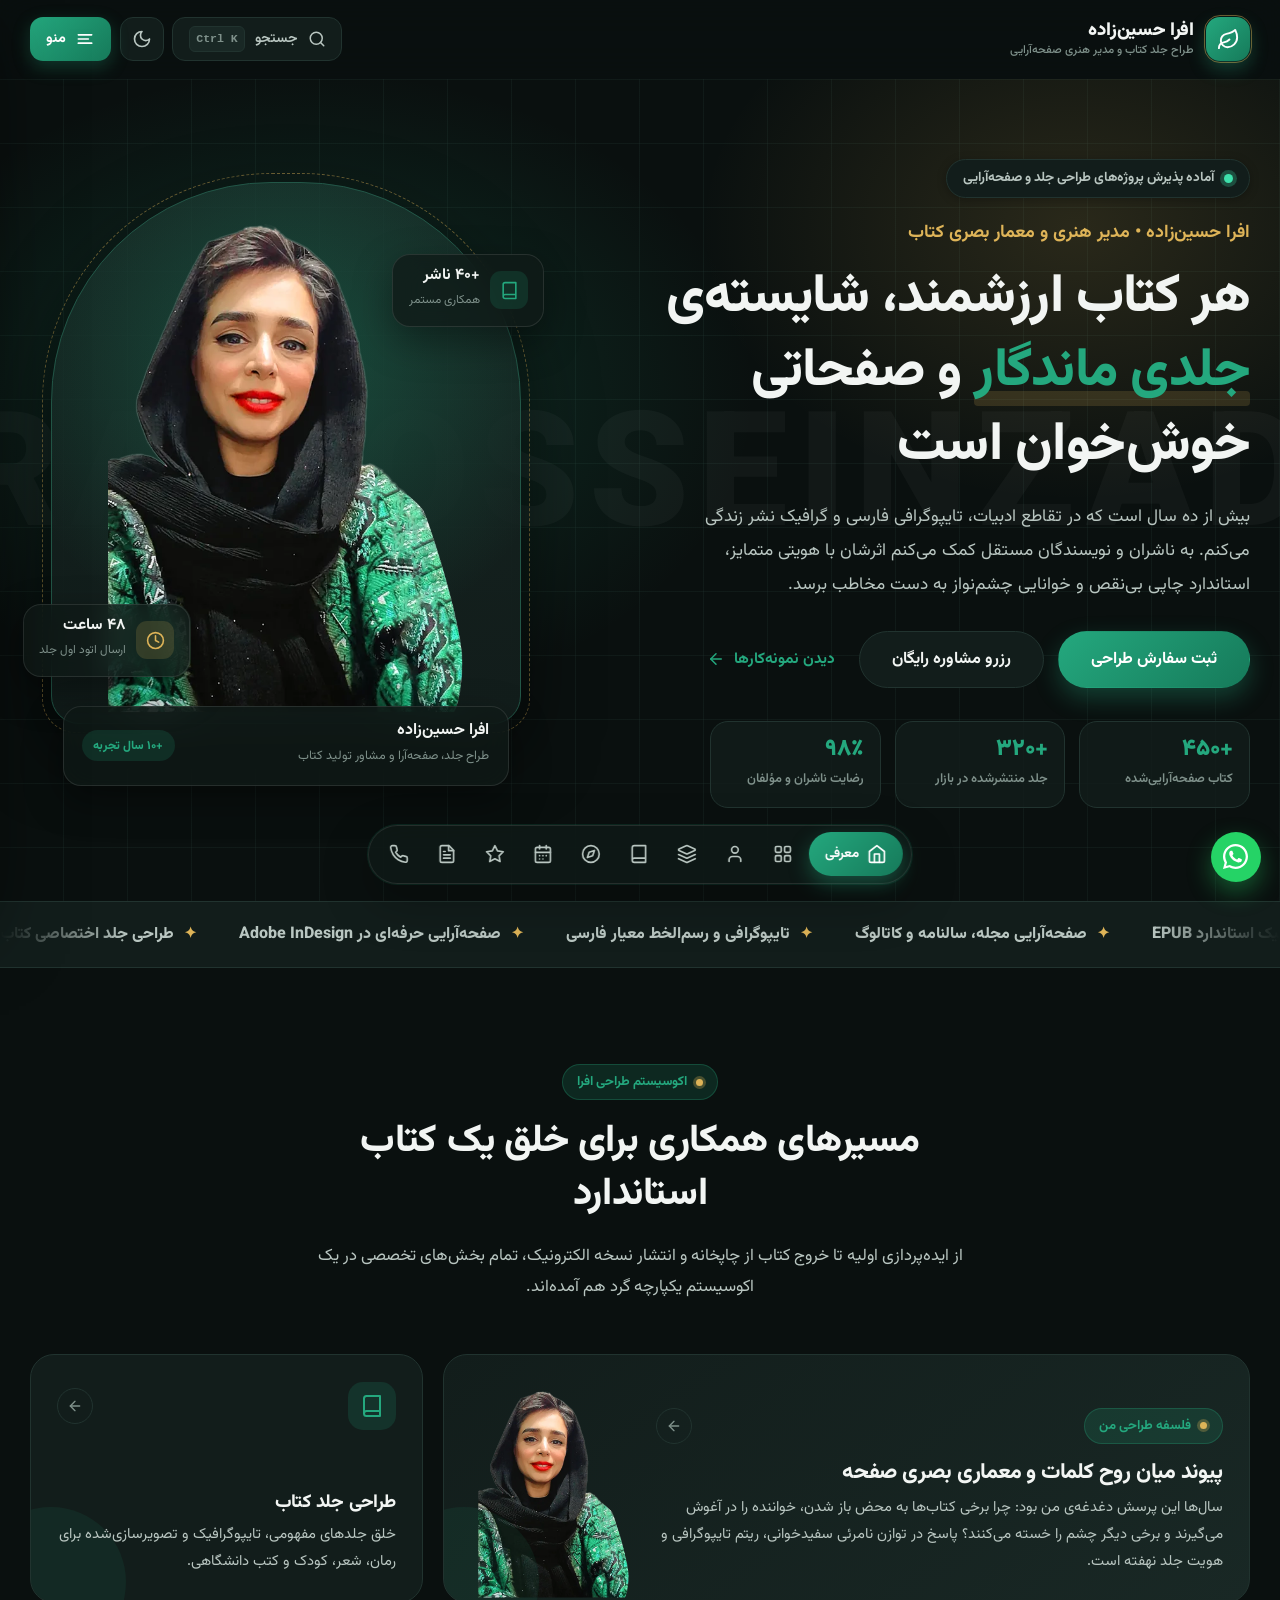
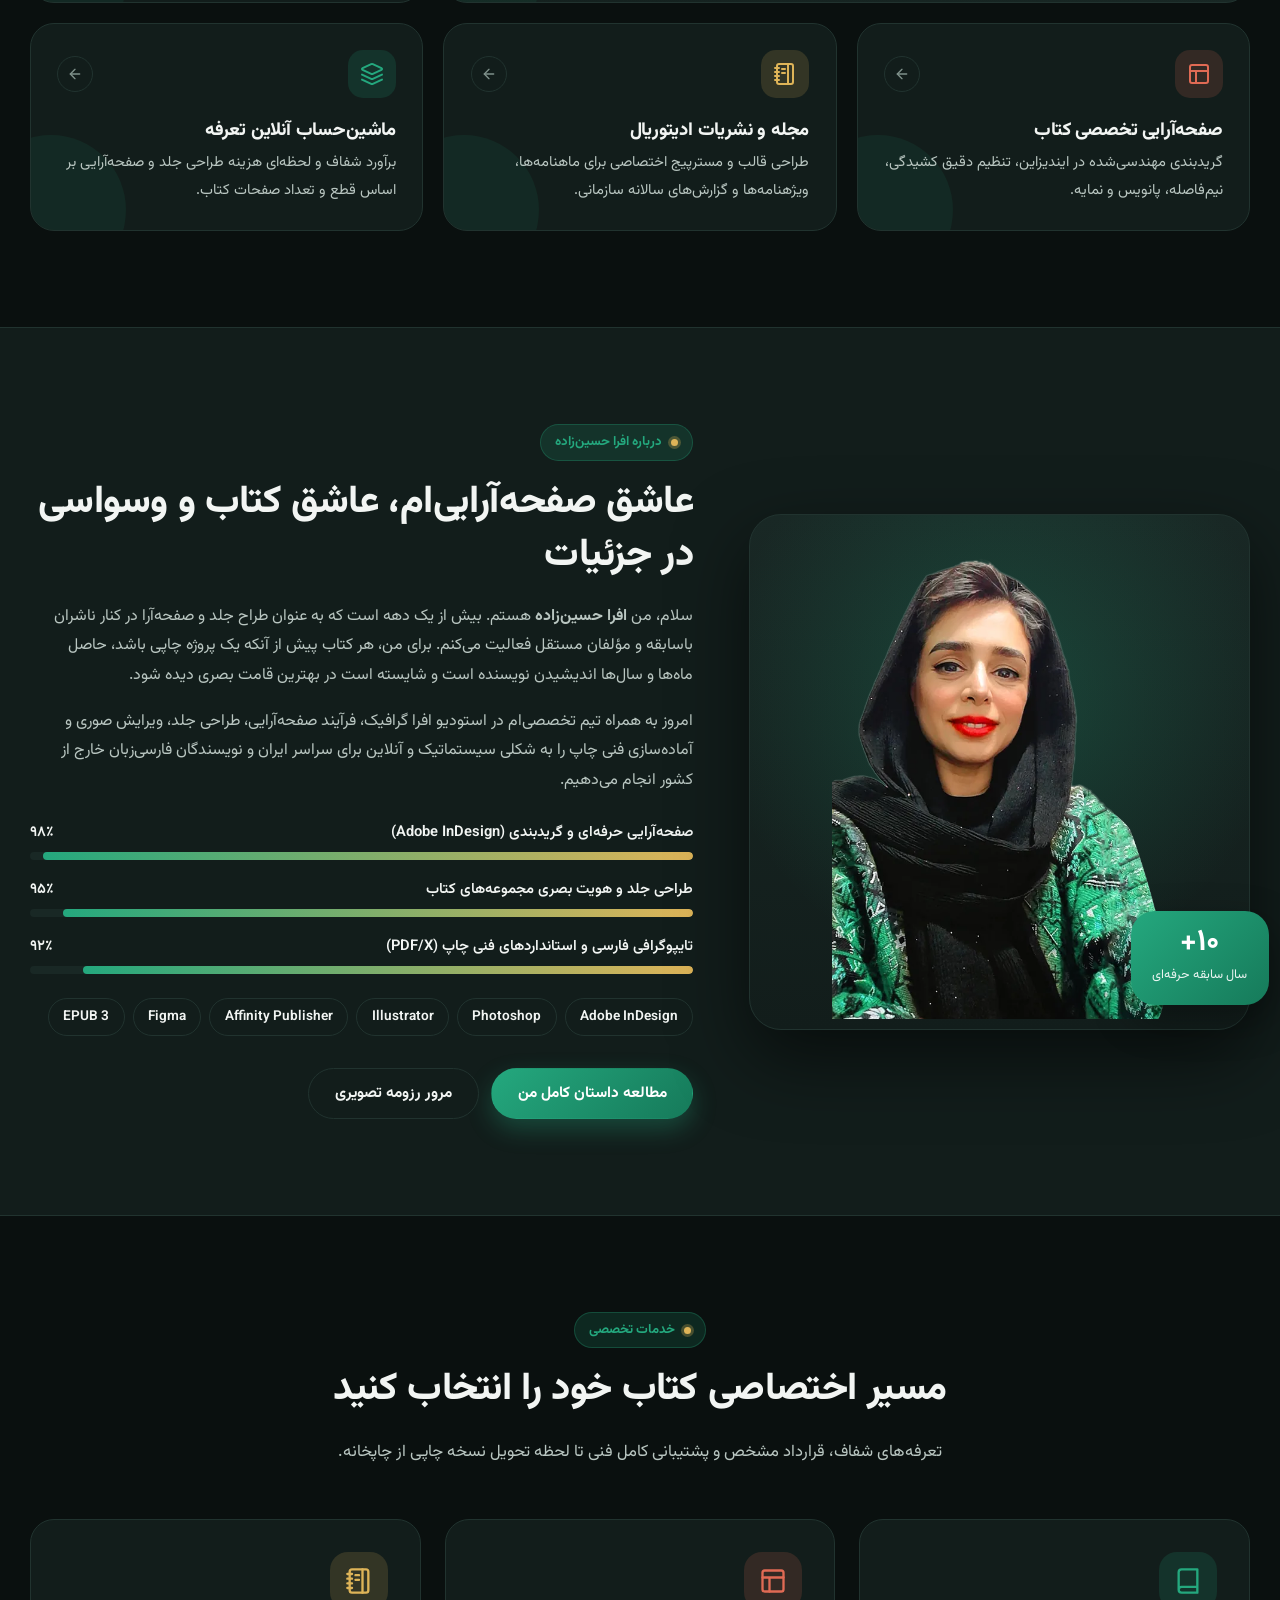
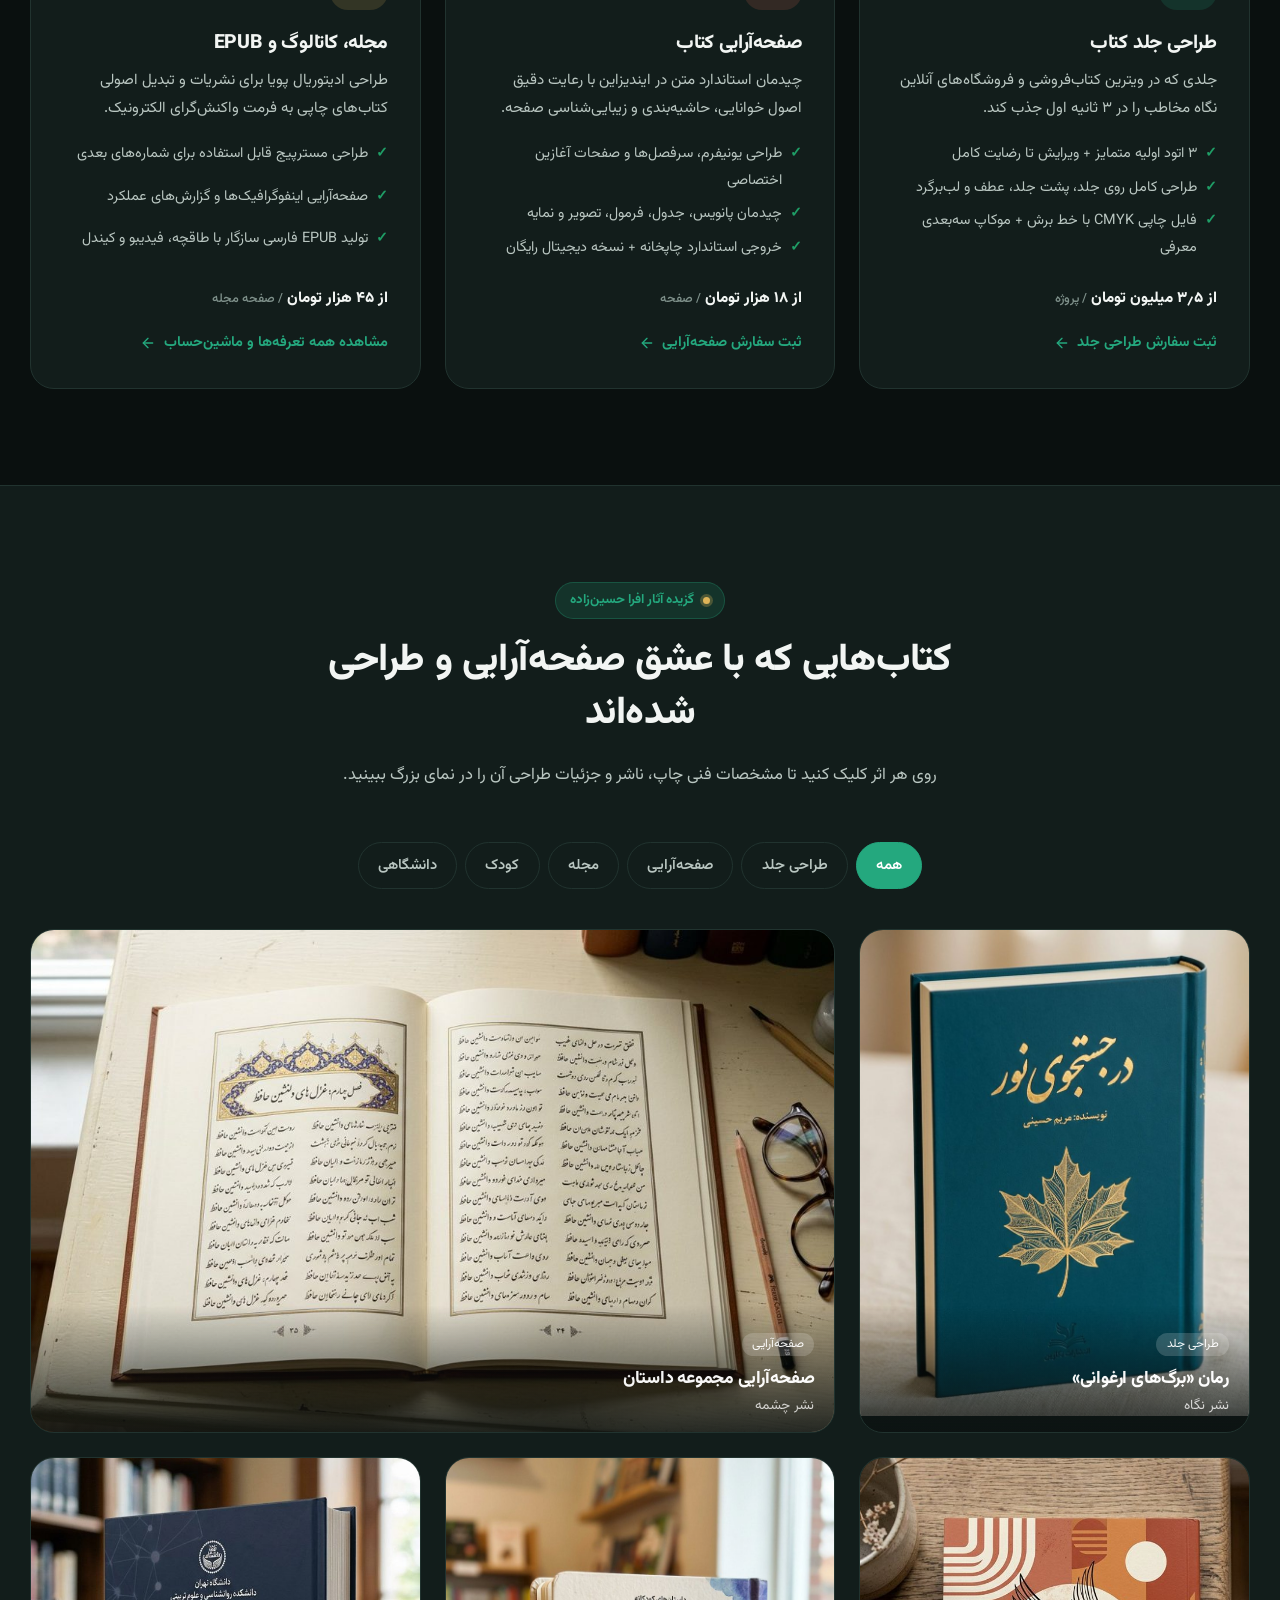
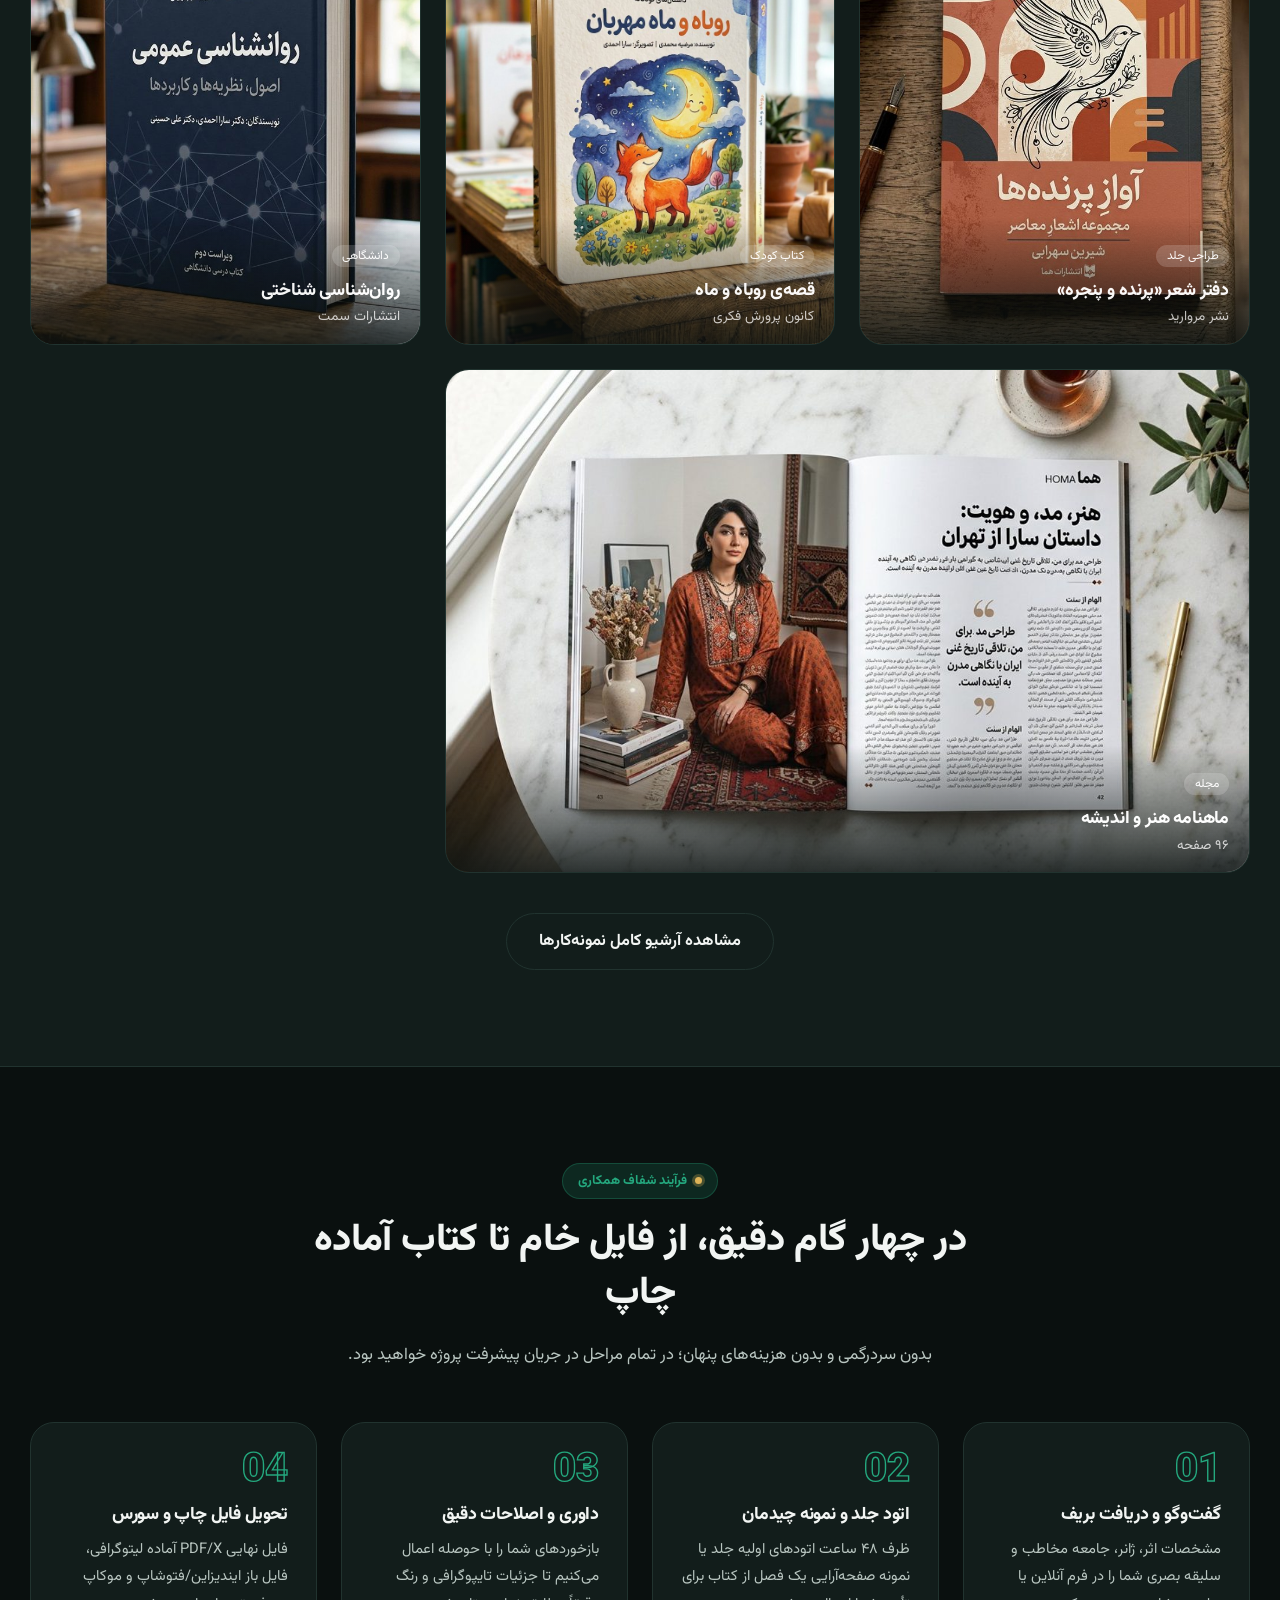
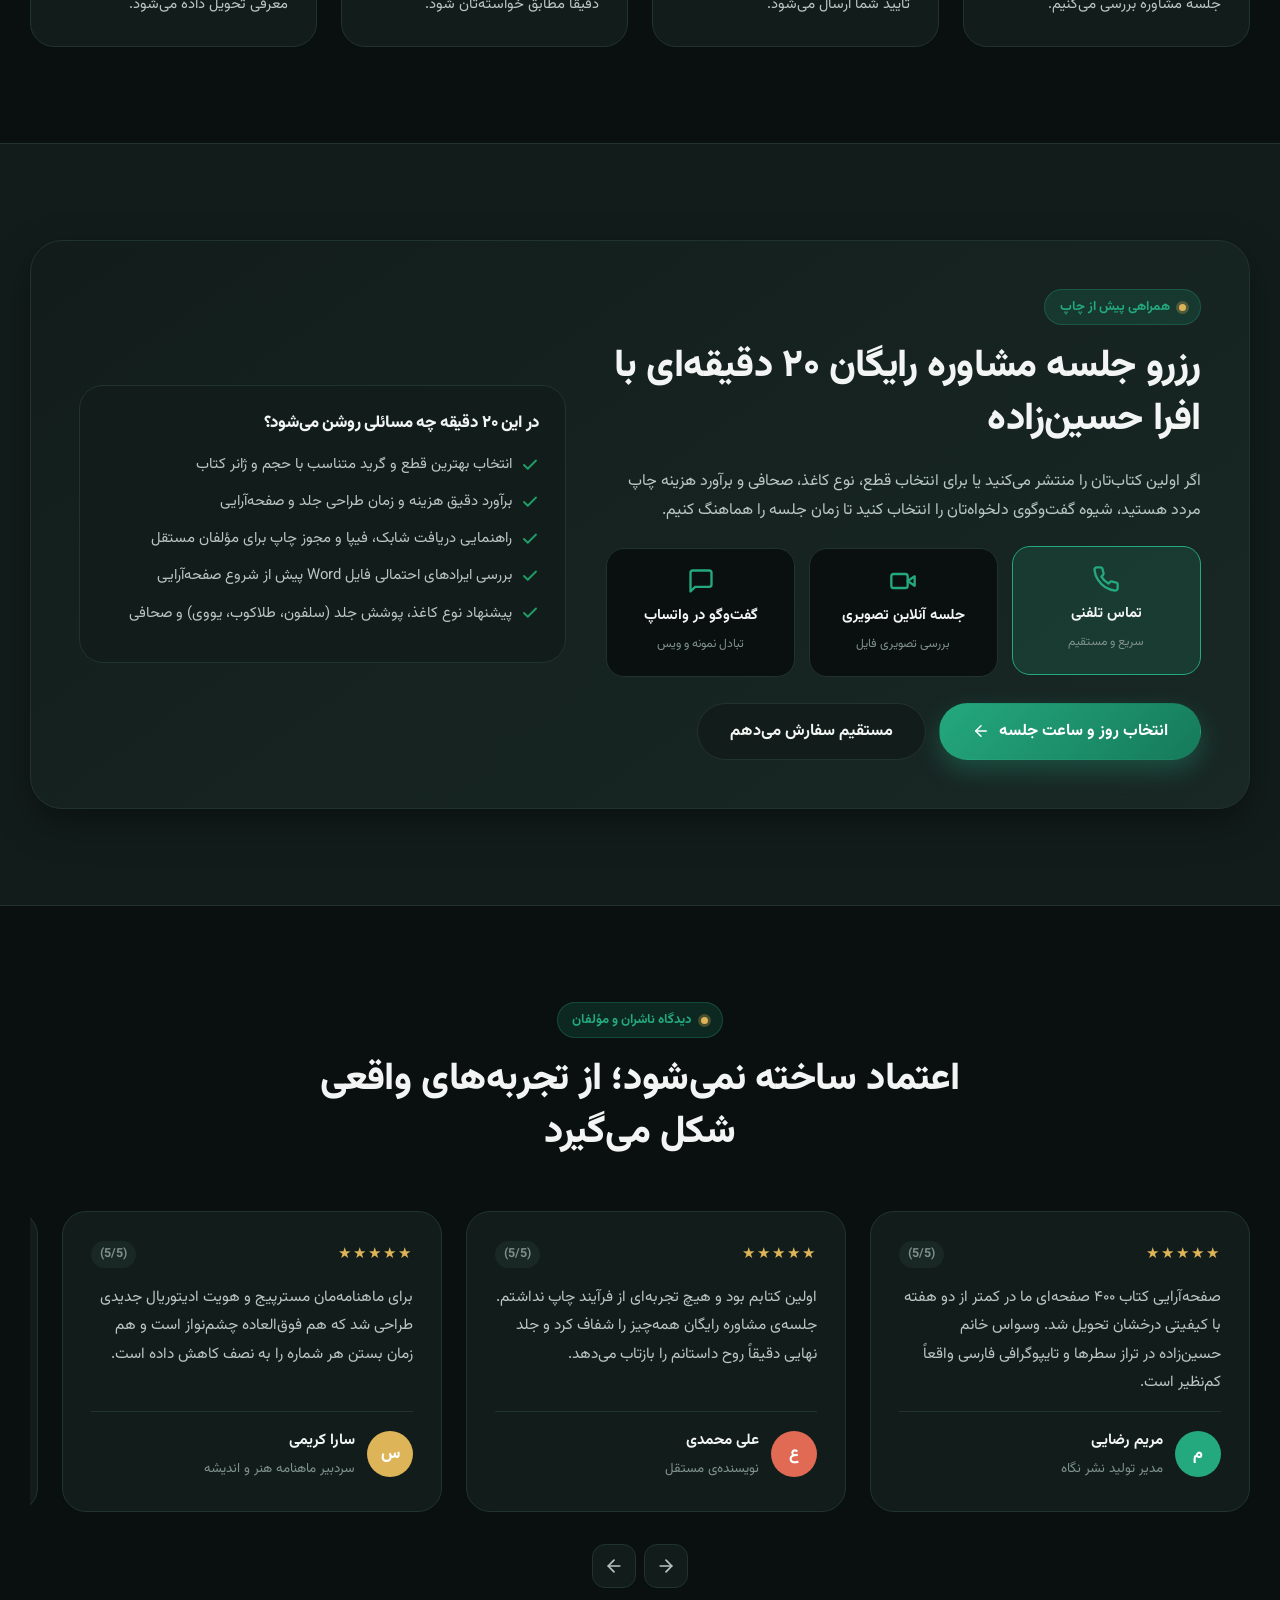
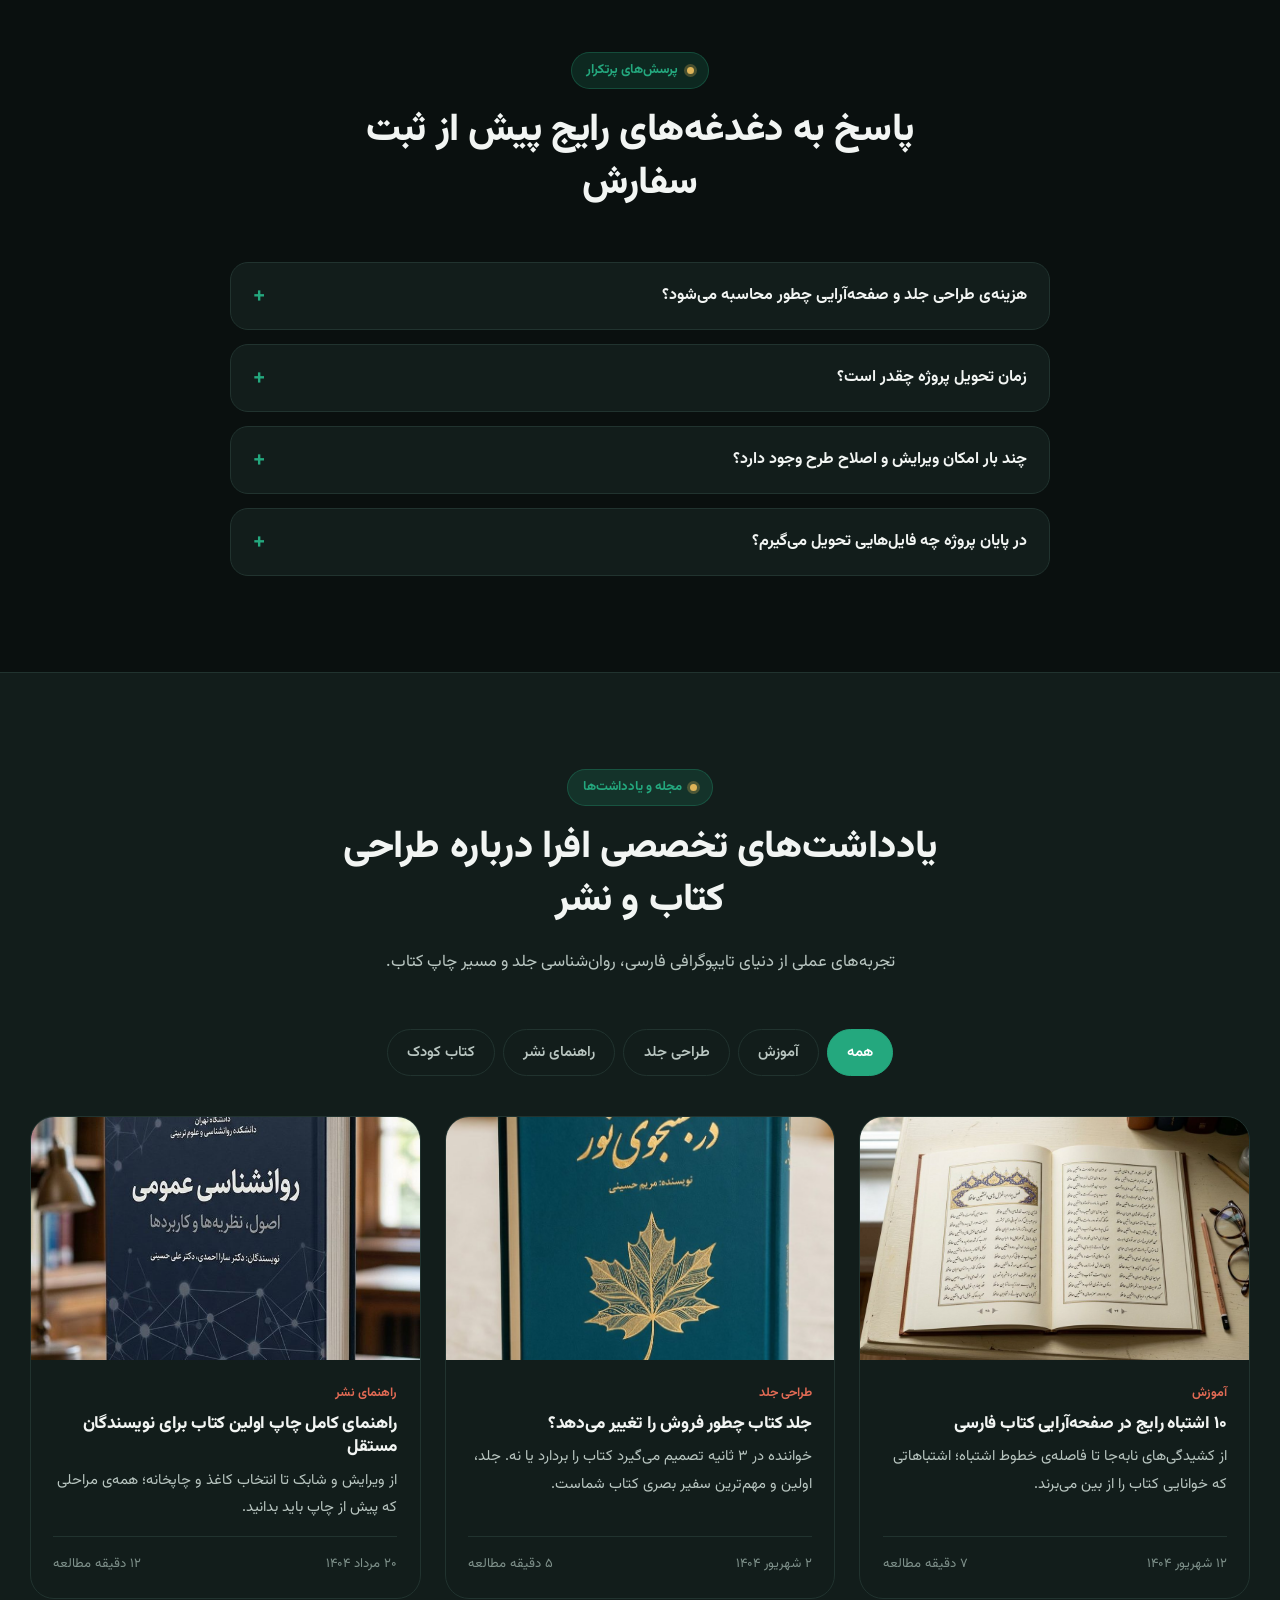
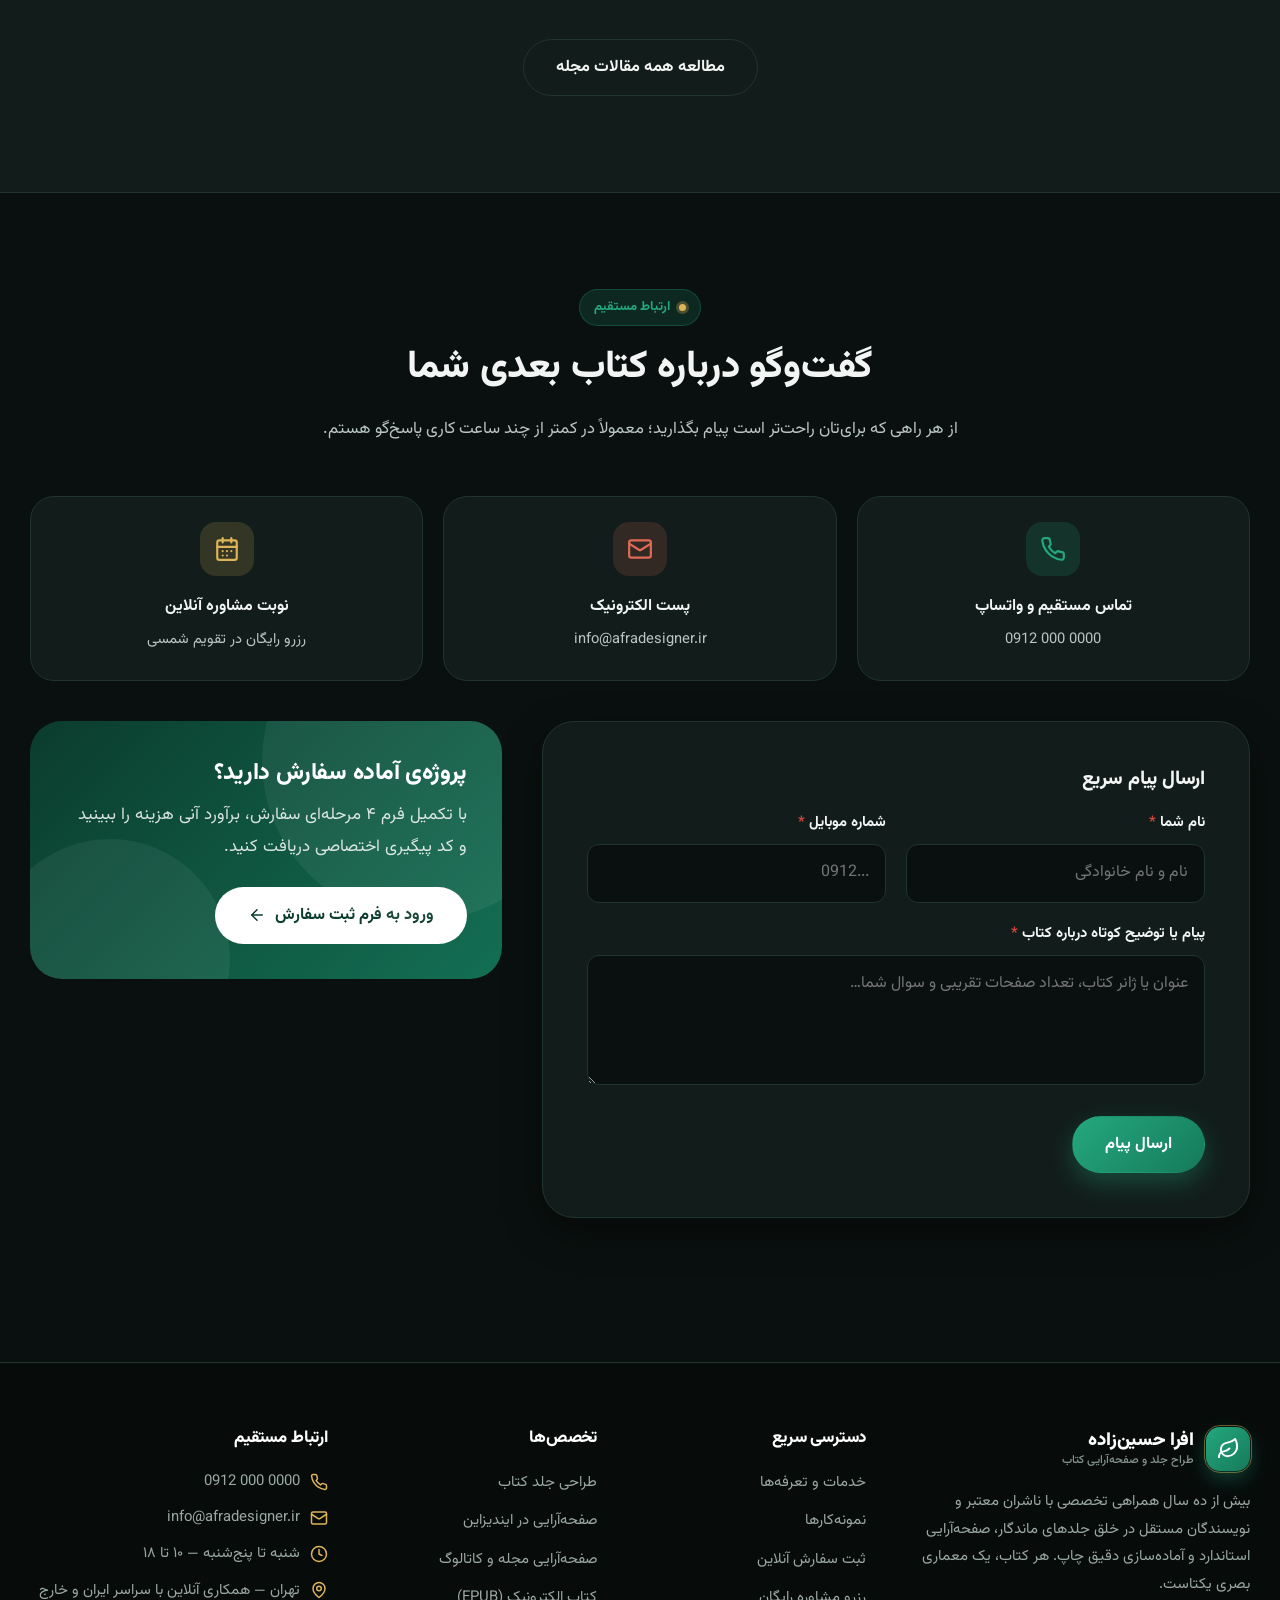
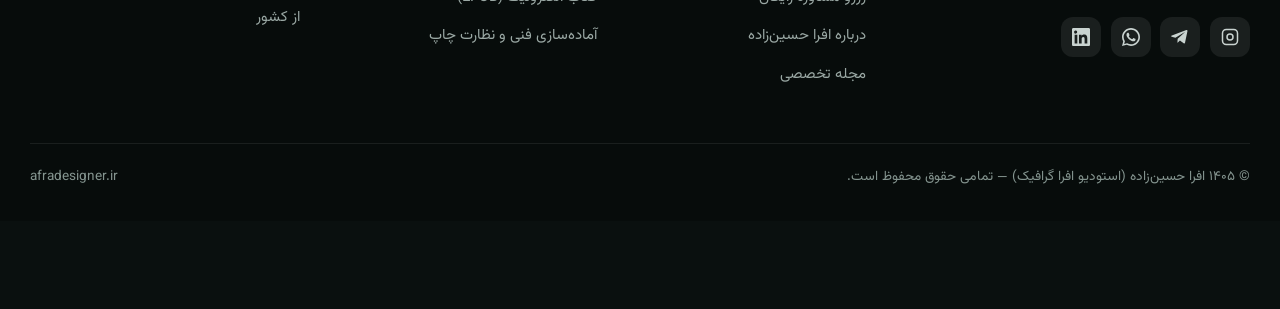
==== commit 0980af5d: "طراحی قالب پرسونال برندینگ افرا حسین‌زاده با دک پایین صفحه، منوی همبرگری و جستجو Co-authored-by: are" ====
--- a/index.html
+++ b/index.html
@@ -1,140 +1,329 @@
 <!DOCTYPE html>
-<html lang="fa" dir="rtl" data-theme="auto">
+<html lang="fa" dir="rtl" data-theme="dark">
 <head>
 <meta charset="UTF-8">
 <meta name="viewport" content="width=device-width, initial-scale=1">
-<title>خانه | افرا گرافیک — طراحی جلد و صفحه‌آرایی کتاب</title>
-<meta name="description" content="طراحی جلد و صفحه‌آرایی حرفه‌ای کتاب و مجله با بیش از ۱۰ سال تجربه — افرا حسین‌زاده">
-<meta name="theme-color" content="#1f5f63">
-<meta property="og:title" content="خانه | افرا گرافیک">
-<meta property="og:description" content="طراحی جلد و صفحه‌آرایی حرفه‌ای کتاب و مجله با بیش از ۱۰ سال تجربه — افرا حسین‌زاده">
+<title>وب‌سایت رسمی | افرا حسین‌زاده — طراح جلد و صفحه‌آرایی کتاب</title>
+<meta name="description" content="افرا حسین‌زاده — مدیر هنری، طراح جلد کتاب و متخصص صفحه‌آرایی حرفه‌ای با بیش از ۱۰ سال تجربه همکاری با ناشران و نویسندگان">
+<meta name="theme-color" content="#11694e">
+<meta property="og:title" content="وب‌سایت رسمی | افرا حسین‌زاده">
+<meta property="og:description" content="افرا حسین‌زاده — مدیر هنری، طراح جلد کتاب و متخصص صفحه‌آرایی حرفه‌ای با بیش از ۱۰ سال تجربه همکاری با ناشران و نویسندگان">
 <meta property="og:type" content="website">
-<link rel="icon" href="data:image/svg+xml,%3Csvg xmlns='http://www.w3.org/2000/svg' viewBox='0 0 64 64'%3E%3Crect width='64' height='64' rx='16' fill='%231f5f63'/%3E%3Cpath d='M32 50A18 18 0 0 1 29 14c14-3 18-4 23-10 2 5 5 10 5 20 0 14-12 26-25 26Z' fill='%23fff'/%3E%3C/svg%3E">
+<meta property="og:image" content="assets/afra-hosseinzadeh.png">
+<link rel="icon" href="data:image/svg+xml,%3Csvg xmlns='http://www.w3.org/2000/svg' viewBox='0 0 64 64'%3E%3Crect width='64' height='64' rx='16' fill='%2311694e'/%3E%3Cpath d='M32 50A18 18 0 0 1 29 14c14-3 18-4 23-10 2 5 5 10 5 20 0 14-12 26-25 26Z' fill='%23fff'/%3E%3C/svg%3E">
 <link rel="preconnect" href="https://fonts.googleapis.com">
+<link rel="preconnect" href="https://fonts.gstatic.com" crossorigin>
 <link href="https://fonts.googleapis.com/css2?family=Vazirmatn:wght@400;500;600;700;800;900&display=swap" rel="stylesheet">
+<script>(function(){try{var t=localStorage.getItem("afra-theme");document.documentElement.dataset.theme=t||"dark";}catch(e){}})();</script>
 <link rel="stylesheet" href="css/style.css">
 </head>
 <body>
+<div class="dock-progress" aria-hidden="true"></div>
+<div class="sec-transition-veil" aria-hidden="true"></div>
 
 <header class="header">
   <div class="container nav">
-    <a href="index.html" class="logo" aria-label="افرا گرافیک">
+    <a href="index.html" class="logo" aria-label="افرا حسین‌زاده — صفحه اصلی">
       <span class="logo-mark"><svg viewBox="0 0 24 24" fill="none" stroke="currentColor" stroke-width="2" stroke-linecap="round" stroke-linejoin="round"><path d="M11 20A7 7 0 0 1 9.8 6.1C15.5 5 17 4.48 19 2c1 2 2 4.18 2 8 0 5.5-4.78 10-10 10Z"/><path d="M2 21c0-3 1.85-5.36 5.08-6C9.5 14.52 12 13 13 12"/></svg></span>
-      <span>افرا گرافیک<small>طراحی جلد و صفحه‌آرایی</small></span>
+      <span class="logo-text"><b>افرا حسین‌زاده</b><small>طراح جلد کتاب و مدیر هنری صفحه‌آرایی</small></span>
     </a>
-    <nav class="nav-links" aria-label="منوی اصلی"><a href="index.html">خانه</a><a href="services.html">خدمات و تعرفه</a><a href="portfolio.html">نمونه‌کارها</a><a href="consult.html">مشاوره رایگان</a><a href="about.html">درباره افرا</a><a href="blog.html">مجله</a><a href="contact.html">تماس</a></nav>
     <div class="nav-actions">
-      <button class="icon-btn" data-theme-toggle aria-label="تغییر تم"><svg viewBox="0 0 24 24" fill="none" stroke="currentColor" stroke-width="2" stroke-linecap="round" stroke-linejoin="round"><circle cx="12" cy="12" r="4"/><path d="M12 2v2M12 20v2M4.93 4.93l1.41 1.41M17.66 17.66l1.41 1.41M2 12h2M20 12h2M6.34 17.66l-1.41 1.41M19.07 4.93l-1.41 1.41"/></svg></button>
-      <a href="order.html" class="btn btn-primary nav-cta">ثبت سفارش</a>
-      <button class="icon-btn burger" data-menu-open aria-label="باز کردن منو"><svg viewBox="0 0 24 24" fill="none" stroke="currentColor" stroke-width="2" stroke-linecap="round"><path d="M4 6h16M4 12h16M4 18h16"/></svg></button>
+      <button type="button" class="search-btn" data-search-open aria-label="جستجو در سایت">
+        <svg viewBox="0 0 24 24" fill="none" stroke="currentColor" stroke-width="2" stroke-linecap="round" stroke-linejoin="round"><circle cx="11" cy="11" r="8"/><path d="m21 21-4.3-4.3"/></svg>
+        <span>جستجو</span>
+        <kbd>Ctrl K</kbd>
+      </button>
+      <button type="button" class="icon-btn theme-toggle" data-theme-toggle aria-label="تغییر حالت روشن و تاریک">
+        <svg class="ic-sun" viewBox="0 0 24 24" fill="none" stroke="currentColor" stroke-width="2" stroke-linecap="round" stroke-linejoin="round"><circle cx="12" cy="12" r="4"/><path d="M12 2v2M12 20v2M4.93 4.93l1.41 1.41M17.66 17.66l1.41 1.41M2 12h2M20 12h2M6.34 17.66l-1.41 1.41M19.07 4.93l-1.41 1.41"/></svg><svg class="ic-moon" viewBox="0 0 24 24" fill="none" stroke="currentColor" stroke-width="2" stroke-linecap="round" stroke-linejoin="round"><path d="M12 3a6 6 0 0 0 9 9 9 9 0 1 1-9-9Z"/></svg>
+      </button>
+      <button type="button" class="burger-btn" data-menu-open aria-label="باز کردن منوی فهرست صفحات">
+        <svg viewBox="0 0 24 24" fill="none" stroke="currentColor" stroke-width="2" stroke-linecap="round"><path d="M4 7h16M4 12h12M4 17h16"/></svg>
+        <span>منو</span>
+      </button>
     </div>
   </div>
 </header>
-<div class="mobile-menu" aria-hidden="true">
+
+<div class="drawer-backdrop" aria-hidden="true"></div>
+<aside class="nav-drawer" aria-hidden="true" aria-label="منوی اصلی سایت">
   <div class="top">
-    <a href="index.html" class="logo"><span class="logo-mark"><svg viewBox="0 0 24 24" fill="none" stroke="currentColor" stroke-width="2" stroke-linecap="round" stroke-linejoin="round"><path d="M11 20A7 7 0 0 1 9.8 6.1C15.5 5 17 4.48 19 2c1 2 2 4.18 2 8 0 5.5-4.78 10-10 10Z"/><path d="M2 21c0-3 1.85-5.36 5.08-6C9.5 14.52 12 13 13 12"/></svg></span><span>افرا گرافیک</span></a>
-    <button class="icon-btn" data-menu-close aria-label="بستن"><svg viewBox="0 0 24 24" fill="none" stroke="currentColor" stroke-width="2" stroke-linecap="round"><path d="M18 6 6 18M6 6l12 12"/></svg></button>
-  </div>
-  <nav><a href="index.html">خانه<span style="width:18px;display:inline-block"><svg viewBox="0 0 24 24" fill="none" stroke="currentColor" stroke-width="2" stroke-linecap="round" stroke-linejoin="round"><path d="M19 12H5"/><path d="m12 19-7-7 7-7"/></svg></span></a><a href="services.html">خدمات و تعرفه<span style="width:18px;display:inline-block"><svg viewBox="0 0 24 24" fill="none" stroke="currentColor" stroke-width="2" stroke-linecap="round" stroke-linejoin="round"><path d="M19 12H5"/><path d="m12 19-7-7 7-7"/></svg></span></a><a href="portfolio.html">نمونه‌کارها<span style="width:18px;display:inline-block"><svg viewBox="0 0 24 24" fill="none" stroke="currentColor" stroke-width="2" stroke-linecap="round" stroke-linejoin="round"><path d="M19 12H5"/><path d="m12 19-7-7 7-7"/></svg></span></a><a href="consult.html">مشاوره رایگان<span style="width:18px;display:inline-block"><svg viewBox="0 0 24 24" fill="none" stroke="currentColor" stroke-width="2" stroke-linecap="round" stroke-linejoin="round"><path d="M19 12H5"/><path d="m12 19-7-7 7-7"/></svg></span></a><a href="about.html">درباره افرا<span style="width:18px;display:inline-block"><svg viewBox="0 0 24 24" fill="none" stroke="currentColor" stroke-width="2" stroke-linecap="round" stroke-linejoin="round"><path d="M19 12H5"/><path d="m12 19-7-7 7-7"/></svg></span></a><a href="blog.html">مجله<span style="width:18px;display:inline-block"><svg viewBox="0 0 24 24" fill="none" stroke="currentColor" stroke-width="2" stroke-linecap="round" stroke-linejoin="round"><path d="M19 12H5"/><path d="m12 19-7-7 7-7"/></svg></span></a><a href="contact.html">تماس<span style="width:18px;display:inline-block"><svg viewBox="0 0 24 24" fill="none" stroke="currentColor" stroke-width="2" stroke-linecap="round" stroke-linejoin="round"><path d="M19 12H5"/><path d="m12 19-7-7 7-7"/></svg></span></a></nav>
+    <a href="index.html" class="logo">
+      <span class="logo-mark"><svg viewBox="0 0 24 24" fill="none" stroke="currentColor" stroke-width="2" stroke-linecap="round" stroke-linejoin="round"><path d="M11 20A7 7 0 0 1 9.8 6.1C15.5 5 17 4.48 19 2c1 2 2 4.18 2 8 0 5.5-4.78 10-10 10Z"/><path d="M2 21c0-3 1.85-5.36 5.08-6C9.5 14.52 12 13 13 12"/></svg></span>
+      <span class="logo-text"><b>افرا حسین‌زاده</b><small>برند شخصی طراحی و نشر</small></span>
+    </a>
+    <button type="button" class="icon-btn" data-menu-close aria-label="بستن منو"><svg viewBox="0 0 24 24" fill="none" stroke="currentColor" stroke-width="2" stroke-linecap="round"><path d="M18 6 6 18M6 6l12 12"/></svg></button>
+  </div>
+  <div class="drawer-profile">
+    <img src="assets/afra-hosseinzadeh.png" alt="افرا حسین‌زاده" width="614" height="820">
+    <div>
+      <b>افرا حسین‌زاده</b>
+      <small>۱۰+ سال تجربه • +۴۵۰ کتاب منتشرشده</small>
+    </div>
+  </div>
+  <div class="drawer-lbl">دسترسی به صفحات قالب</div>
+  <nav><a href="index.html"><span class="link-main"><svg viewBox="0 0 24 24" fill="none" stroke="currentColor" stroke-width="2" stroke-linecap="round" stroke-linejoin="round"><path d="m3 9 9-7 9 7v11a2 2 0 0 1-2 2H5a2 2 0 0 1-2-2z"/><polyline points="9 22 9 12 15 12 15 22"/></svg><span>خانه و معرفی برند</span></span><span class="arr"><svg viewBox="0 0 24 24" fill="none" stroke="currentColor" stroke-width="2" stroke-linecap="round" stroke-linejoin="round"><path d="M19 12H5"/><path d="m12 19-7-7 7-7"/></svg></span></a><a href="services.html"><span class="link-main"><svg viewBox="0 0 24 24" fill="none" stroke="currentColor" stroke-width="2" stroke-linecap="round" stroke-linejoin="round"><path d="m12.83 2.18a2 2 0 0 0-1.66 0L2.6 6.08a1 1 0 0 0 0 1.83l8.58 3.91a2 2 0 0 0 1.66 0l8.58-3.9a1 1 0 0 0 0-1.83Z"/><path d="m22 17.65-9.17 4.16a2 2 0 0 1-1.66 0L2 17.65"/><path d="m22 12.65-9.17 4.16a2 2 0 0 1-1.66 0L2 12.65"/></svg><span>خدمات و تعرفه‌ها</span></span><span class="arr"><svg viewBox="0 0 24 24" fill="none" stroke="currentColor" stroke-width="2" stroke-linecap="round" stroke-linejoin="round"><path d="M19 12H5"/><path d="m12 19-7-7 7-7"/></svg></span></a><a href="portfolio.html"><span class="link-main"><svg viewBox="0 0 24 24" fill="none" stroke="currentColor" stroke-width="2" stroke-linecap="round" stroke-linejoin="round"><path d="M4 19.5v-15A2.5 2.5 0 0 1 6.5 2H20v20H6.5a2.5 2.5 0 0 1 0-5H20"/></svg><span>گالری نمونه‌کارها</span></span><span class="arr"><svg viewBox="0 0 24 24" fill="none" stroke="currentColor" stroke-width="2" stroke-linecap="round" stroke-linejoin="round"><path d="M19 12H5"/><path d="m12 19-7-7 7-7"/></svg></span></a><a href="order.html"><span class="link-main"><svg viewBox="0 0 24 24" fill="none" stroke="currentColor" stroke-width="2" stroke-linecap="round" stroke-linejoin="round"><path d="M6 2 3 6v14a2 2 0 0 0 2 2h14a2 2 0 0 0 2-2V6l-3-4Z"/><path d="M3 6h18"/><path d="M16 10a4 4 0 0 1-8 0"/></svg><span>ثبت سفارش آنلاین</span></span><span class="arr"><svg viewBox="0 0 24 24" fill="none" stroke="currentColor" stroke-width="2" stroke-linecap="round" stroke-linejoin="round"><path d="M19 12H5"/><path d="m12 19-7-7 7-7"/></svg></span></a><a href="consult.html"><span class="link-main"><svg viewBox="0 0 24 24" fill="none" stroke="currentColor" stroke-width="2" stroke-linecap="round" stroke-linejoin="round"><rect width="18" height="18" x="3" y="4" rx="2"/><line x1="16" x2="16" y1="2" y2="6"/><line x1="8" x2="8" y1="2" y2="6"/><line x1="3" x2="21" y1="10" y2="10"/><path d="M8 14h.01M12 14h.01M16 14h.01M8 18h.01M12 18h.01"/></svg><span>رزرو مشاوره رایگان</span></span><span class="arr"><svg viewBox="0 0 24 24" fill="none" stroke="currentColor" stroke-width="2" stroke-linecap="round" stroke-linejoin="round"><path d="M19 12H5"/><path d="m12 19-7-7 7-7"/></svg></span></a><a href="about.html"><span class="link-main"><svg viewBox="0 0 24 24" fill="none" stroke="currentColor" stroke-width="2" stroke-linecap="round" stroke-linejoin="round"><path d="M19 21v-2a4 4 0 0 0-4-4H9a4 4 0 0 0-4 4v2"/><circle cx="12" cy="7" r="4"/></svg><span>درباره افرا حسین‌زاده</span></span><span class="arr"><svg viewBox="0 0 24 24" fill="none" stroke="currentColor" stroke-width="2" stroke-linecap="round" stroke-linejoin="round"><path d="M19 12H5"/><path d="m12 19-7-7 7-7"/></svg></span></a><a href="blog.html"><span class="link-main"><svg viewBox="0 0 24 24" fill="none" stroke="currentColor" stroke-width="2" stroke-linecap="round" stroke-linejoin="round"><path d="M14.5 2H6a2 2 0 0 0-2 2v16a2 2 0 0 0 2 2h12a2 2 0 0 0 2-2V7.5L14.5 2z"/><polyline points="14 2 14 8 20 8"/><line x1="16" x2="8" y1="13" y2="13"/><line x1="16" x2="8" y1="17" y2="17"/><line x1="10" x2="8" y1="9" y2="9"/></svg><span>مجله تخصصی نشر</span></span><span class="arr"><svg viewBox="0 0 24 24" fill="none" stroke="currentColor" stroke-width="2" stroke-linecap="round" stroke-linejoin="round"><path d="M19 12H5"/><path d="m12 19-7-7 7-7"/></svg></span></a><a href="contact.html"><span class="link-main"><svg viewBox="0 0 24 24" fill="none" stroke="currentColor" stroke-width="2" stroke-linecap="round" stroke-linejoin="round"><path d="M22 16.92v3a2 2 0 0 1-2.18 2 19.79 19.79 0 0 1-8.63-3.07 19.5 19.5 0 0 1-6-6 19.79 19.79 0 0 1-3.07-8.67A2 2 0 0 1 4.11 2h3a2 2 0 0 1 2 1.72c.127.96.361 1.903.7 2.81a2 2 0 0 1-.45 2.11L8.09 9.91a16 16 0 0 0 6 6l1.27-1.27a2 2 0 0 1 2.11-.45c.907.339 1.85.573 2.81.7A2 2 0 0 1 22 16.92z"/></svg><span>تماس با من</span></span><span class="arr"><svg viewBox="0 0 24 24" fill="none" stroke="currentColor" stroke-width="2" stroke-linecap="round" stroke-linejoin="round"><path d="M19 12H5"/><path d="m12 19-7-7 7-7"/></svg></span></a></nav>
   <div class="bottom">
-    <a href="order.html" class="btn btn-primary btn-lg">ثبت سفارش</a>
-    <a href="consult.html" class="btn btn-outline">رزرو مشاوره رایگان</a>
+    <a href="order.html" class="btn btn-primary btn-block">ثبت سفارش آنلاین پروژه</a>
+    <a href="consult.html" class="btn btn-outline btn-block">رزرو جلسه مشاوره رایگان</a>
+    <div class="drawer-socials">
+      <a href="https://instagram.com" target="_blank" rel="noopener" aria-label="اینستاگرام"><svg viewBox="0 0 24 24" fill="none" stroke="currentColor" stroke-width="2"><rect width="20" height="20" x="2" y="2" rx="5"/><circle cx="12" cy="12" r="4"/><path d="M17.5 6.5h.01"/></svg></a>
+      <a href="https://t.me" target="_blank" rel="noopener" aria-label="تلگرام"><svg viewBox="0 0 24 24" fill="currentColor"><path d="M21.9 4.4 18.7 19.6c-.2 1-.9 1.3-1.8.8l-5-3.7-2.4 2.3c-.3.3-.5.5-1 .5l.4-5.1L18 6.1c.4-.4-.1-.6-.6-.2L5.9 13.1 1 11.6c-1.1-.3-1.1-1.1.2-1.6L20.5 2.6c.9-.3 1.7.2 1.4 1.8"/></svg></a>
+      <a href="https://wa.me/989120000000" target="_blank" rel="noopener" aria-label="واتساپ"><svg viewBox="0 0 24 24" fill="currentColor"><path d="M17.5 14.4c-.3-.1-1.8-.9-2-1-.3-.1-.5-.1-.7.1-.2.3-.8 1-.9 1.2-.2.2-.3.2-.6.1-.3-.1-1.3-.5-2.4-1.5-.9-.8-1.5-1.8-1.7-2.1-.2-.3 0-.5.1-.6l.4-.5c.1-.2.2-.3.3-.5.1-.2 0-.4 0-.5-.1-.1-.7-1.6-.9-2.2-.2-.6-.5-.5-.7-.5h-.6c-.2 0-.5.1-.8.4-.3.3-1 1-1 2.5s1.1 2.9 1.2 3.1c.1.2 2.1 3.2 5.1 4.5.7.3 1.3.5 1.7.6.7.2 1.4.2 1.9.1.6-.1 1.8-.7 2-1.4.2-.7.2-1.3.2-1.4-.1-.2-.3-.3-.6-.4M12 21.8c-1.8 0-3.5-.5-5-1.4l-.4-.2-3.7 1 1-3.6-.2-.4A9.8 9.8 0 0 1 2.2 12C2.2 6.6 6.6 2.2 12 2.2S21.8 6.6 21.8 12 17.4 21.8 12 21.8M12 0C5.4 0 0 5.4 0 12c0 2.1.6 4.2 1.6 6L0 24l6.2-1.6c1.8 1 3.8 1.5 5.8 1.5 6.6 0 12-5.4 12-12S18.6 0 12 0"/></svg></a>
+      <a href="https://linkedin.com" target="_blank" rel="noopener" aria-label="لینکدین"><svg viewBox="0 0 24 24" fill="currentColor"><path d="M20.4 20.5h-3.6v-5.6c0-1.3 0-3-1.8-3s-2.1 1.4-2.1 2.9v5.7H9.3V9h3.4v1.6c.5-.9 1.6-1.8 3.4-1.8 3.6 0 4.3 2.4 4.3 5.5v6.2ZM5.3 7.4a2.1 2.1 0 1 1 0-4.1 2.1 2.1 0 0 1 0 4.1M7.1 20.5H3.5V9h3.6ZM22.2 0H1.8C.8 0 0 .8 0 1.7v20.5c0 1 .8 1.8 1.8 1.8h20.4c1 0 1.8-.8 1.8-1.8V1.7C24 .8 23.2 0 22.2 0"/></svg></a>
+    </div>
+  </div>
+</aside>
+
+<div class="search-modal" id="search-modal" aria-hidden="true" role="dialog" aria-label="جستجوی سایت">
+  <div class="search-dialog">
+    <div class="search-bar">
+      <svg viewBox="0 0 24 24" fill="none" stroke="currentColor" stroke-width="2" stroke-linecap="round" stroke-linejoin="round"><circle cx="11" cy="11" r="8"/><path d="m21 21-4.3-4.3"/></svg>
+      <input type="search" id="search-input" placeholder="جستجو در خدمات، نمونه‌کارها، مقالات و بخش‌ها…" autocomplete="off">
+      <button type="button" class="close-esc" data-search-close>ESC</button>
+    </div>
+    <div class="search-tags">
+      <small>پیشنهاد سریع:</small>
+      <button type="button" class="search-tag" data-search-tag="طراحی جلد">طراحی جلد</button>
+      <button type="button" class="search-tag" data-search-tag="صفحه‌آرایی">صفحه‌آرایی</button>
+      <button type="button" class="search-tag" data-search-tag="تعرفه">ماشین‌حساب تعرفه</button>
+      <button type="button" class="search-tag" data-search-tag="مشاوره">مشاوره رایگان</button>
+      <button type="button" class="search-tag" data-search-tag="EPUB">کتاب الکترونیک</button>
+    </div>
+    <div class="search-results" id="search-results"></div>
   </div>
 </div>
 <main>
 
-<section class="hero">
-  <div class="container hero-grid">
+<div class="social-rail" aria-label="شبکه‌های اجتماعی افرا حسین‌زاده">
+  <a href="https://instagram.com" target="_blank" rel="noopener" aria-label="اینستاگرام"><svg viewBox="0 0 24 24" fill="none" stroke="currentColor" stroke-width="2"><rect width="20" height="20" x="2" y="2" rx="5"/><circle cx="12" cy="12" r="4"/><path d="M17.5 6.5h.01"/></svg></a>
+  <a href="https://t.me" target="_blank" rel="noopener" aria-label="تلگرام"><svg viewBox="0 0 24 24" fill="currentColor"><path d="M21.9 4.4 18.7 19.6c-.2 1-.9 1.3-1.8.8l-5-3.7-2.4 2.3c-.3.3-.5.5-1 .5l.4-5.1L18 6.1c.4-.4-.1-.6-.6-.2L5.9 13.1 1 11.6c-1.1-.3-1.1-1.1.2-1.6L20.5 2.6c.9-.3 1.7.2 1.4 1.8"/></svg></a>
+  <a href="https://wa.me/989120000000" target="_blank" rel="noopener" aria-label="واتساپ"><svg viewBox="0 0 24 24" fill="currentColor"><path d="M17.5 14.4c-.3-.1-1.8-.9-2-1-.3-.1-.5-.1-.7.1-.2.3-.8 1-.9 1.2-.2.2-.3.2-.6.1-.3-.1-1.3-.5-2.4-1.5-.9-.8-1.5-1.8-1.7-2.1-.2-.3 0-.5.1-.6l.4-.5c.1-.2.2-.3.3-.5.1-.2 0-.4 0-.5-.1-.1-.7-1.6-.9-2.2-.2-.6-.5-.5-.7-.5h-.6c-.2 0-.5.1-.8.4-.3.3-1 1-1 2.5s1.1 2.9 1.2 3.1c.1.2 2.1 3.2 5.1 4.5.7.3 1.3.5 1.7.6.7.2 1.4.2 1.9.1.6-.1 1.8-.7 2-1.4.2-.7.2-1.3.2-1.4-.1-.2-.3-.3-.6-.4M12 21.8c-1.8 0-3.5-.5-5-1.4l-.4-.2-3.7 1 1-3.6-.2-.4A9.8 9.8 0 0 1 2.2 12C2.2 6.6 6.6 2.2 12 2.2S21.8 6.6 21.8 12 17.4 21.8 12 21.8M12 0C5.4 0 0 5.4 0 12c0 2.1.6 4.2 1.6 6L0 24l6.2-1.6c1.8 1 3.8 1.5 5.8 1.5 6.6 0 12-5.4 12-12S18.6 0 12 0"/></svg></a>
+  <a href="https://linkedin.com" target="_blank" rel="noopener" aria-label="لینکدین"><svg viewBox="0 0 24 24" fill="currentColor"><path d="M20.4 20.5h-3.6v-5.6c0-1.3 0-3-1.8-3s-2.1 1.4-2.1 2.9v5.7H9.3V9h3.4v1.6c.5-.9 1.6-1.8 3.4-1.8 3.6 0 4.3 2.4 4.3 5.5v6.2ZM5.3 7.4a2.1 2.1 0 1 1 0-4.1 2.1 2.1 0 0 1 0 4.1M7.1 20.5H3.5V9h3.6ZM22.2 0H1.8C.8 0 0 .8 0 1.7v20.5c0 1 .8 1.8 1.8 1.8h20.4c1 0 1.8-.8 1.8-1.8V1.7C24 .8 23.2 0 22.2 0"/></svg></a>
+</div>
+
+<!-- سکشن ۱: معرفی و پرتره اصلی افرا حسین‌زاده -->
+<section class="pb-hero" id="hero" data-dock-section>
+  <div class="hero-watermark" aria-hidden="true">AFRA HOSSEINZADEH</div>
+  <div class="container pb-hero-grid">
     <div>
-      <span class="eyebrow">استودیو طراحی جلد و صفحه‌آرایی</span>
-      <h1>کتاب شما شایسته‌ی <span class="hl">یک جلد ماندگار</span> و صفحاتی خوش‌خوان است</h1>
-      <p class="lead">سلام، من <strong>افرا حسین‌زاده</strong> هستم. بیش از ده سال است که با ناشران و نویسندگان مستقل همکاری می‌کنم تا کتاب‌ها و مجله‌ها دقیق، زیبا و آماده‌ی چاپ شوند — در کمترین زمان و با خیال راحت.</p>
+      <div class="pb-role-pill">
+        <span class="pulse-dot"></span>
+        <span>آماده پذیرش پروژه‌های طراحی جلد و صفحه‌آرایی</span>
+      </div>
+      <span class="pb-subtitle">افرا حسین‌زاده • مدیر هنری و معمار بصری کتاب</span>
+      <h1>هر کتاب ارزشمند، شایسته‌ی <span class="hl">جلدی ماندگار</span> و صفحاتی خوش‌خوان است</h1>
+      <p class="lead">بیش از ده سال است که در تقاطع ادبیات، تایپوگرافی فارسی و گرافیک نشر زندگی می‌کنم. به ناشران و نویسندگان مستقل کمک می‌کنم اثرشان با هویتی متمایز، استاندارد چاپی بی‌نقص و خوانایی چشم‌نواز به دست مخاطب برسد.</p>
       <div class="hero-actions">
-        <a href="order.html" class="btn btn-primary btn-lg">ثبت سفارش آنلاین</a>
-        <a href="portfolio.html" class="btn btn-outline btn-lg">مشاهده نمونه‌کارها</a>
-      </div>
-      <div class="hero-trust">
-        <div class="avatars"><span>ن</span><span>م</span><span>س</span><span>+</span></div>
-        <div><span class="stars">★★★★★</span> رضایت بیش از <b>۲۰۰</b> ناشر و نویسنده</div>
-      </div>
-    </div>
-    <div class="hero-visual">
-      <img class="main-img" src="assets/hero.jpg" alt="نمونه کتاب‌های طراحی‌شده توسط افرا گرافیک">
+        <a href="order.html" class="btn btn-primary btn-lg">ثبت سفارش طراحی</a>
+        <a href="consult.html" class="btn btn-outline btn-lg">رزرو مشاوره رایگان</a>
+        <a href="#portfolio" data-goto-sec="portfolio" class="btn btn-ghost">دیدن نمونه‌کارها <svg viewBox="0 0 24 24" fill="none" stroke="currentColor" stroke-width="2" stroke-linecap="round" stroke-linejoin="round"><path d="M19 12H5"/><path d="m12 19-7-7 7-7"/></svg></a>
+      </div>
+      <div class="hero-metrics">
+        <div class="h-metric"><b data-count="450" data-prefix="+">۰</b><span>کتاب صفحه‌آرایی‌شده</span></div>
+        <div class="h-metric"><b data-count="320" data-prefix="+">۰</b><span>جلد منتشرشده در بازار</span></div>
+        <div class="h-metric"><b data-count="98" data-suffix="٪">۰</b><span>رضایت ناشران و مؤلفان</span></div>
+      </div>
+    </div>
+
+    <div class="portrait-stage">
+      <div class="portrait-arch">
+        <img class="portrait-img" src="assets/afra-hosseinzadeh.png" width="614" height="820" alt="افرا حسین‌زاده — طراح جلد کتاب و متخصص صفحه‌آرایی" fetchpriority="high">
+      </div>
+      <div class="portrait-plaque">
+        <div>
+          <b>افرا حسین‌زاده</b>
+          <small>طراح جلد، صفحه‌آرا و مشاور تولید کتاب</small>
+        </div>
+        <span class="plaque-sign">+۱۰ سال تجربه</span>
+      </div>
       <div class="float-card one">
         <span class="ic" style="background:var(--c-teal-light);color:var(--c-teal)"><svg viewBox="0 0 24 24" fill="none" stroke="currentColor" stroke-width="2" stroke-linecap="round" stroke-linejoin="round"><path d="M4 19.5v-15A2.5 2.5 0 0 1 6.5 2H20v20H6.5a2.5 2.5 0 0 1 0-5H20"/></svg></span>
-        <div><b>+۴۵۰</b><small>کتاب آماده‌ی چاپ</small></div>
+        <div><b>+۴۰ ناشر</b><small>همکاری مستمر</small></div>
       </div>
       <div class="float-card two">
-        <span class="ic" style="background:var(--c-terra-light);color:var(--c-terra)"><svg viewBox="0 0 24 24" fill="none" stroke="currentColor" stroke-width="2" stroke-linecap="round" stroke-linejoin="round"><circle cx="12" cy="12" r="10"/><path d="M12 6v6l4 2"/></svg></span>
-        <div><b>۴۸ ساعت</b><small>تحویل اولین طرح جلد</small></div>
-      </div>
-    </div>
-  </div>
-</section>
-
-<section class="trusted">
-  <div class="container">
-    <div class="lbl">افتخار همکاری با انتشارات و مجموعه‌های معتبر</div>
-    <div class="marquee"><div class="marquee-track">
-      <span>نشر چشمه</span><span>نشر نگاه</span><span>انتشارات سمت</span><span>نشر مروارید</span><span>کانون پرورش فکری</span><span>نشر ققنوس</span><span>نشر ثالث</span><span>نشر افق</span>
-      <span>نشر چشمه</span><span>نشر نگاه</span><span>انتشارات سمت</span><span>نشر مروارید</span><span>کانون پرورش فکری</span><span>نشر ققنوس</span><span>نشر ثالث</span><span>نشر افق</span>
-    </div></div>
-  </div>
-</section>
-
-<section class="section">
-  <div class="container">
-    <div class="stats">
-      <div class="stat reveal"><b data-count="10" data-suffix="+">۰</b><span>سال تجربه</span></div>
-      <div class="stat reveal" data-delay="1"><b data-count="450" data-suffix="+">۰</b><span>کتاب صفحه‌آرایی‌شده</span></div>
-      <div class="stat reveal" data-delay="2"><b data-count="320" data-suffix="+">۰</b><span>جلد طراحی‌شده</span></div>
-      <div class="stat reveal" data-delay="3"><b data-count="98" data-suffix="٪">۰</b><span>رضایت مشتریان</span></div>
-    </div>
-  </div>
-</section>
-
-<section class="section section--alt" id="services">
+        <span class="ic" style="background:var(--c-gold-light);color:var(--c-gold)"><svg viewBox="0 0 24 24" fill="none" stroke="currentColor" stroke-width="2" stroke-linecap="round" stroke-linejoin="round"><circle cx="12" cy="12" r="10"/><path d="M12 6v6l4 2"/></svg></span>
+        <div><b>۴۸ ساعت</b><small>ارسال اتود اول جلد</small></div>
+      </div>
+    </div>
+  </div>
+</section>
+
+<div class="marquee-band" aria-hidden="true">
+  <div class="marquee">
+    <div class="marquee-track">
+      <span><i>✦</i> طراحی جلد اختصاصی کتاب</span>
+      <span><i>✦</i> صفحه‌آرایی حرفه‌ای در Adobe InDesign</span>
+      <span><i>✦</i> تایپوگرافی و رسم‌الخط معیار فارسی</span>
+      <span><i>✦</i> صفحه‌آرایی مجله، سالنامه و کاتالوگ</span>
+      <span><i>✦</i> تولید کتاب الکترونیک استاندارد EPUB</span>
+      <span><i>✦</i> همکاری با نشر چشمه، نگاه، سمت و مروارید</span>
+      <span><i>✦</i> طراحی جلد اختصاصی کتاب</span>
+      <span><i>✦</i> صفحه‌آرایی حرفه‌ای در Adobe InDesign</span>
+      <span><i>✦</i> تایپوگرافی و رسم‌الخط معیار فارسی</span>
+      <span><i>✦</i> صفحه‌آرایی مجله، سالنامه و کاتالوگ</span>
+      <span><i>✦</i> تولید کتاب الکترونیک استاندارد EPUB</span>
+      <span><i>✦</i> همکاری با نشر چشمه، نگاه، سمت و مروارید</span>
+    </div>
+  </div>
+</div>
+
+<!-- سکشن ۲: اکوسیستم خدمات و مسیرهای همکاری (الهام‌گرفته از Hub در ehsanamirian.com) -->
+<section class="section" id="hub" data-dock-section>
   <div class="container">
     <div class="sec-head center">
-      <span class="eyebrow">خدمات ما</span>
-      <h2>هر آن‌چه کتاب‌تان برای رسیدن به قفسه نیاز دارد</h2>
-      <p>از ایده‌ی اولیه‌ی جلد تا فایل نهایی آماده‌ی چاپخانه — همه‌چیز در یک جا، با یک تیم.</p>
+      <span class="eyebrow">اکوسیستم طراحی افرا</span>
+      <h2>مسیرهای همکاری برای خلق یک کتاب استاندارد</h2>
+      <p>از ایده‌پردازی اولیه تا خروج کتاب از چاپخانه و انتشار نسخه الکترونیک، تمام بخش‌های تخصصی در یک اکوسیستم یکپارچه گرد هم آمده‌اند.</p>
+    </div>
+
+    <div class="bento-grid">
+      <a href="#about" data-goto-sec="about" class="bento-card span-8 featured-bio reveal">
+        <div class="bio-copy">
+          <div class="bento-top">
+            <span class="eyebrow" style="margin:0">فلسفه طراحی من</span>
+            <span class="bento-go"><svg viewBox="0 0 24 24" fill="none" stroke="currentColor" stroke-width="2" stroke-linecap="round" stroke-linejoin="round"><path d="M19 12H5"/><path d="m12 19-7-7 7-7"/></svg></span>
+          </div>
+          <h3 style="font-size:1.35rem;margin-top:.9rem">پیوند میان روح کلمات و معماری بصری صفحه</h3>
+          <p>سال‌ها این پرسش دغدغه‌ی من بود: چرا برخی کتاب‌ها به محض باز شدن، خواننده را در آغوش می‌گیرند و برخی دیگر چشم را خسته می‌کنند؟ پاسخ در توازن نامرئی سفیدخوانی، ریتم تایپوگرافی و هویت جلد نهفته است.</p>
+        </div>
+        <div class="bio-cutout">
+          <img src="assets/afra-hosseinzadeh.png" width="614" height="820" alt="افرا حسین‌زاده" loading="lazy">
+        </div>
+      </a>
+
+      <a href="services.html#cover" class="bento-card reveal" data-delay="1">
+        <div class="bento-top">
+          <span class="bento-ic"><svg viewBox="0 0 24 24" fill="none" stroke="currentColor" stroke-width="2" stroke-linecap="round" stroke-linejoin="round"><path d="M4 19.5v-15A2.5 2.5 0 0 1 6.5 2H20v20H6.5a2.5 2.5 0 0 1 0-5H20"/></svg></span>
+          <span class="bento-go"><svg viewBox="0 0 24 24" fill="none" stroke="currentColor" stroke-width="2" stroke-linecap="round" stroke-linejoin="round"><path d="M19 12H5"/><path d="m12 19-7-7 7-7"/></svg></span>
+        </div>
+        <div>
+          <h3>طراحی جلد کتاب</h3>
+          <p>خلق جلدهای مفهومی، تایپوگرافیک و تصویرسازی‌شده برای رمان، شعر، کودک و کتب دانشگاهی.</p>
+        </div>
+      </a>
+
+      <a href="services.html#layout" class="bento-card reveal">
+        <div class="bento-top">
+          <span class="bento-ic terra"><svg viewBox="0 0 24 24" fill="none" stroke="currentColor" stroke-width="2" stroke-linecap="round" stroke-linejoin="round"><rect width="18" height="18" x="3" y="3" rx="2"/><path d="M3 9h18M9 21V9"/></svg></span>
+          <span class="bento-go"><svg viewBox="0 0 24 24" fill="none" stroke="currentColor" stroke-width="2" stroke-linecap="round" stroke-linejoin="round"><path d="M19 12H5"/><path d="m12 19-7-7 7-7"/></svg></span>
+        </div>
+        <div>
+          <h3>صفحه‌آرایی تخصصی کتاب</h3>
+          <p>گریدبندی مهندسی‌شده در ایندیزاین، تنظیم دقیق کشیدگی، نیم‌فاصله، پانویس و نمایه.</p>
+        </div>
+      </a>
+
+      <a href="services.html#magazine" class="bento-card reveal" data-delay="1">
+        <div class="bento-top">
+          <span class="bento-ic gold"><svg viewBox="0 0 24 24" fill="none" stroke="currentColor" stroke-width="2" stroke-linecap="round" stroke-linejoin="round"><path d="M2 6h4M2 10h4M2 14h4M2 18h4"/><rect width="16" height="20" x="4" y="2" rx="2"/><path d="M15 2v20M9 7h3M9 11h3"/></svg></span>
+          <span class="bento-go"><svg viewBox="0 0 24 24" fill="none" stroke="currentColor" stroke-width="2" stroke-linecap="round" stroke-linejoin="round"><path d="M19 12H5"/><path d="m12 19-7-7 7-7"/></svg></span>
+        </div>
+        <div>
+          <h3>مجله و نشریات ادیتوریال</h3>
+          <p>طراحی قالب و مسترپیج اختصاصی برای ماهنامه‌ها، ویژهنامه‌ها و گزارش‌های سالانه سازمانی.</p>
+        </div>
+      </a>
+
+      <a href="services.html#calc-sec" class="bento-card reveal" data-delay="2">
+        <div class="bento-top">
+          <span class="bento-ic"><svg viewBox="0 0 24 24" fill="none" stroke="currentColor" stroke-width="2" stroke-linecap="round" stroke-linejoin="round"><path d="m12.83 2.18a2 2 0 0 0-1.66 0L2.6 6.08a1 1 0 0 0 0 1.83l8.58 3.91a2 2 0 0 0 1.66 0l8.58-3.9a1 1 0 0 0 0-1.83Z"/><path d="m22 17.65-9.17 4.16a2 2 0 0 1-1.66 0L2 17.65"/><path d="m22 12.65-9.17 4.16a2 2 0 0 1-1.66 0L2 12.65"/></svg></span>
+          <span class="bento-go"><svg viewBox="0 0 24 24" fill="none" stroke="currentColor" stroke-width="2" stroke-linecap="round" stroke-linejoin="round"><path d="M19 12H5"/><path d="m12 19-7-7 7-7"/></svg></span>
+        </div>
+        <div>
+          <h3>ماشین‌حساب آنلاین تعرفه</h3>
+          <p>برآورد شفاف و لحظه‌ای هزینه طراحی جلد و صفحه‌آرایی بر اساس قطع و تعداد صفحات کتاب.</p>
+        </div>
+      </a>
+    </div>
+  </div>
+</section>
+
+<!-- سکشن ۳: درباره افرا حسین‌زاده -->
+<section class="section section--alt" id="about" data-dock-section>
+  <div class="container about-grid">
+    <div class="about-img reveal">
+      <img src="assets/afra-hosseinzadeh.png" width="614" height="820" alt="افرا حسین‌زاده — طراح جلد و صفحه‌آرا" loading="lazy">
+      <div class="exp-badge"><b>۱۰+</b><small>سال سابقه حرفه‌ای</small></div>
+    </div>
+    <div class="reveal" data-delay="1">
+      <span class="eyebrow">درباره افرا حسین‌زاده</span>
+      <h2>عاشق صفحه‌آرایی‌ام، عاشق کتاب و وسواسی در جزئیات</h2>
+      <p>سلام، من <strong>افرا حسین‌زاده</strong> هستم. بیش از یک دهه است که به عنوان طراح جلد و صفحه‌آرا در کنار ناشران باسابقه و مؤلفان مستقل فعالیت می‌کنم. برای من، هر کتاب پیش از آنکه یک پروژه چاپی باشد، حاصل ماه‌ها و سال‌ها اندیشیدن نویسنده است و شایسته است در بهترین قامت بصری دیده شود.</p>
+      <p>امروز به همراه تیم تخصصی‌ام در استودیو افرا گرافیک، فرآیند صفحه‌آرایی، طراحی جلد، ویرایش صوری و آماده‌سازی فنی چاپ را به شکلی سیستماتیک و آنلاین برای سراسر ایران و نویسندگان فارسی‌زبان خارج از کشور انجام می‌دهیم.</p>
+      <div class="skills">
+        <div class="skill" style="--w:98%"><div class="lbl"><span>صفحه‌آرایی حرفه‌ای و گریدبندی (Adobe InDesign)</span><span>۹۸٪</span></div><div class="bar"><i></i></div></div>
+        <div class="skill" style="--w:95%"><div class="lbl"><span>طراحی جلد و هویت بصری مجموعه‌های کتاب</span><span>۹۵٪</span></div><div class="bar"><i></i></div></div>
+        <div class="skill" style="--w:92%"><div class="lbl"><span>تایپوگرافی فارسی و استانداردهای فنی چاپ (PDF/X)</span><span>۹۲٪</span></div><div class="bar"><i></i></div></div>
+      </div>
+      <div class="tools"><span>Adobe InDesign</span><span>Photoshop</span><span>Illustrator</span><span>Affinity Publisher</span><span>Figma</span><span>EPUB 3</span></div>
+      <div style="margin-top:2rem;display:flex;gap:.8rem;flex-wrap:wrap">
+        <a href="about.html" class="btn btn-primary">مطالعه داستان کامل من</a>
+        <a href="portfolio.html" class="btn btn-outline">مرور رزومه تصویری</a>
+      </div>
+    </div>
+  </div>
+</section>
+
+<!-- سکشن ۴: خدمات و تعرفه‌ها -->
+<section class="section" id="services" data-dock-section>
+  <div class="container">
+    <div class="sec-head center">
+      <span class="eyebrow">خدمات تخصصی</span>
+      <h2>مسیر اختصاصی کتاب خود را انتخاب کنید</h2>
+      <p>تعرفه‌های شفاف، قرارداد مشخص و پشتیبانی کامل فنی تا لحظه تحویل نسخه چاپی از چاپخانه.</p>
     </div>
     <div class="services-grid">
       <article class="service-card reveal">
         <span class="ic"><svg viewBox="0 0 24 24" fill="none" stroke="currentColor" stroke-width="2" stroke-linecap="round" stroke-linejoin="round"><path d="M4 19.5v-15A2.5 2.5 0 0 1 6.5 2H20v20H6.5a2.5 2.5 0 0 1 0-5H20"/></svg></span>
         <h3>طراحی جلد کتاب</h3>
-        <p>جلدی که در قفسه دیده شود و در دست، حس اعتماد بدهد؛ متناسب با ژانر و مخاطب کتاب.</p>
-        <ul><li>۳ اتود اولیه + ویرایش نامحدود</li><li>طراحی پشت جلد و عطف</li><li>فایل آماده‌ی چاپ با خط برش</li></ul>
+        <p>جلدی که در ویترین کتاب‌فروشی و فروشگاه‌های آنلاین نگاه مخاطب را در ۳ ثانیه اول جذب کند.</p>
+        <ul>
+          <li>۳ اتود اولیه متمایز + ویرایش تا رضایت کامل</li>
+          <li>طراحی کامل روی جلد، پشت جلد، عطف و لب‌برگرد</li>
+          <li>فایل چاپی CMYK با خط برش + موکاپ سه‌بعدی معرفی</li>
+        </ul>
         <div class="price">از ۳٫۵ میلیون تومان <small>/ پروژه</small></div>
-      </article>
+        <a href="order.html?service=cover" class="svc-link">ثبت سفارش طراحی جلد <svg viewBox="0 0 24 24" fill="none" stroke="currentColor" stroke-width="2" stroke-linecap="round" stroke-linejoin="round"><path d="M19 12H5"/><path d="m12 19-7-7 7-7"/></svg></a>
+      </article>
+
       <article class="service-card terra reveal" data-delay="1">
         <span class="ic"><svg viewBox="0 0 24 24" fill="none" stroke="currentColor" stroke-width="2" stroke-linecap="round" stroke-linejoin="round"><rect width="18" height="18" x="3" y="3" rx="2"/><path d="M3 9h18M9 21V9"/></svg></span>
         <h3>صفحه‌آرایی کتاب</h3>
-        <p>چیدمان حرفه‌ای متن در ایندیزاین با رعایت اصول تایپوگرافی فارسی و استانداردهای چاپ.</p>
-        <ul><li>انتخاب فونت و گرید اختصاصی</li><li>فهرست، پانویس و نمایه</li><li>خروجی PDF چاپ + ای‌بوک</li></ul>
+        <p>چیدمان استاندارد متن در ایندیزاین با رعایت دقیق اصول خوانایی، حاشیه‌بندی و زیبایی‌شناسی صفحه.</p>
+        <ul>
+          <li>طراحی یونیفرم، سرفصل‌ها و صفحات آغازین اختصاصی</li>
+          <li>چیدمان پانویس، جدول، فرمول، تصویر و نمایه</li>
+          <li>خروجی استاندارد چاپخانه + نسخه دیجیتال رایگان</li>
+        </ul>
         <div class="price">از ۱۸ هزار تومان <small>/ صفحه</small></div>
-      </article>
+        <a href="order.html?service=layout" class="svc-link">ثبت سفارش صفحه‌آرایی <svg viewBox="0 0 24 24" fill="none" stroke="currentColor" stroke-width="2" stroke-linecap="round" stroke-linejoin="round"><path d="M19 12H5"/><path d="m12 19-7-7 7-7"/></svg></a>
+      </article>
+
       <article class="service-card gold reveal" data-delay="2">
         <span class="ic"><svg viewBox="0 0 24 24" fill="none" stroke="currentColor" stroke-width="2" stroke-linecap="round" stroke-linejoin="round"><path d="M2 6h4M2 10h4M2 14h4M2 18h4"/><rect width="16" height="20" x="4" y="2" rx="2"/><path d="M15 2v20M9 7h3M9 11h3"/></svg></span>
-        <h3>صفحه‌آرایی مجله و نشریه</h3>
-        <p>طراحی ادیتوریال پویا برای مجلات، کاتالوگ و گزارش‌های سالانه با هویت بصری یک‌پارچه.</p>
-        <ul><li>طراحی تمپلیت و مستر‌پیج</li><li>اینفوگرافیک و جداول</li><li>هماهنگی با چاپخانه</li></ul>
-        <div class="price">از ۴۵ هزار تومان <small>/ صفحه</small></div>
-      </article>
-    </div>
-    <div class="text-center" style="margin-top:2.5rem"><a href="services.html" class="btn btn-ghost">مشاهده همه خدمات و تعرفه‌ها <svg viewBox="0 0 24 24" fill="none" stroke="currentColor" stroke-width="2" stroke-linecap="round" stroke-linejoin="round"><path d="M19 12H5"/><path d="m12 19-7-7 7-7"/></svg></a></div>
-  </div>
-</section>
-
-<section class="section" id="portfolio">
+        <h3>مجله، کاتالوگ و EPUB</h3>
+        <p>طراحی ادیتوریال پویا برای نشریات و تبدیل اصولی کتاب‌های چاپی به فرمت واکنش‌گرای الکترونیک.</p>
+        <ul>
+          <li>طراحی مسترپیج قابل استفاده برای شماره‌های بعدی</li>
+          <li>صفحه‌آرایی اینفوگرافیک‌ها و گزارش‌های عملکرد</li>
+          <li>تولید EPUB فارسی سازگار با طاقچه، فیدیبو و کیندل</li>
+        </ul>
+        <div class="price">از ۴۵ هزار تومان <small>/ صفحه مجله</small></div>
+        <a href="services.html" class="svc-link">مشاهده همه تعرفه‌ها و ماشین‌حساب <svg viewBox="0 0 24 24" fill="none" stroke="currentColor" stroke-width="2" stroke-linecap="round" stroke-linejoin="round"><path d="M19 12H5"/><path d="m12 19-7-7 7-7"/></svg></a>
+      </article>
+    </div>
+  </div>
+</section>
+
+<!-- سکشن ۵: نمونه‌کارها -->
+<section class="section section--alt" id="portfolio" data-dock-section>
   <div class="container">
     <div class="sec-head center">
-      <span class="eyebrow">نمونه‌کارها</span>
-      <h2>پیش از تصمیم، کارهای ما را ببینید</h2>
-      <p>گزیده‌ای از پروژه‌های اخیر؛ روی هر نمونه کلیک کنید تا جزئیات را ببینید.</p>
-    </div>
-    <div class="filters"><button class="filter-btn active" data-filter="all">همه</button><button class="filter-btn" data-filter="cover">طراحی جلد</button><button class="filter-btn" data-filter="layout">صفحه‌آرایی</button><button class="filter-btn" data-filter="magazine">مجله</button><button class="filter-btn" data-filter="kids">کودک</button><button class="filter-btn" data-filter="academic">دانشگاهی</button></div>
+      <span class="eyebrow">گزیده آثار افرا حسین‌زاده</span>
+      <h2>کتاب‌هایی که با عشق صفحه‌آرایی و طراحی شده‌اند</h2>
+      <p>روی هر اثر کلیک کنید تا مشخصات فنی چاپ، ناشر و جزئیات طراحی آن را در نمای بزرگ ببینید.</p>
+    </div>
+    <div class="filters"><button type="button" class="filter-btn active" data-filter="all">همه</button><button type="button" class="filter-btn" data-filter="cover">طراحی جلد</button><button type="button" class="filter-btn" data-filter="layout">صفحه‌آرایی</button><button type="button" class="filter-btn" data-filter="magazine">مجله</button><button type="button" class="filter-btn" data-filter="kids">کودک</button><button type="button" class="filter-btn" data-filter="academic">دانشگاهی</button></div>
     <div class="work-grid">
       <article class="work reveal" data-cat="cover" data-cat-label="طراحی جلد" data-title="رمان «برگ‌های ارغوانی»" data-desc="طراحی جلد رمان ادبی با تصویرسازی برگ افرا و تایپوگرافی طلایی" data-meta="نشر نگاه | جلد سخت | رقعی | ۱۴۰۳" data-delay="0">
         <img src="assets/cover-1.jpg" alt="رمان «برگ‌های ارغوانی»" loading="lazy">
@@ -160,147 +349,253 @@
         <img src="assets/layout-2.jpg" alt="ماهنامه هنر و اندیشه" loading="lazy">
         <div class="work-info"><span class="tag">مجله</span><h3>ماهنامه هنر و اندیشه</h3><p>۹۶ صفحه</p></div>
       </article></div>
-    <div class="work-more"><a href="portfolio.html" class="btn btn-outline btn-lg">مشاهده همه نمونه‌کارها</a></div>
-  </div>
-</section>
-
-<section class="section section--alt">
+    <div class="work-more"><a href="portfolio.html" class="btn btn-outline btn-lg">مشاهده آرشیو کامل نمونه‌کارها</a></div>
+  </div>
+</section>
+
+<!-- سکشن ۶: فرآیند کار -->
+<section class="section" id="process" data-dock-section>
   <div class="container">
     <div class="sec-head center">
-      <span class="eyebrow">فرآیند کار</span>
-      <h2>در چهار قدم ساده، کتاب‌تان آماده‌ی چاپ می‌شود</h2>
+      <span class="eyebrow">فرآیند شفاف همکاری</span>
+      <h2>در چهار گام دقیق، از فایل خام تا کتاب آماده چاپ</h2>
+      <p>بدون سردرگمی و بدون هزینه‌های پنهان؛ در تمام مراحل در جریان پیشرفت پروژه خواهید بود.</p>
     </div>
     <div class="steps">
-      <div class="step reveal"><h3>ثبت سفارش و بریف</h3><p>فرم سفارش را پر می‌کنید یا در جلسه‌ی مشاوره درباره‌ی کتاب، مخاطب و سلیقه‌تان صحبت می‌کنیم.</p></div>
-      <div class="step reveal" data-delay="1"><h3>اتود و پیش‌نمایش</h3><p>ظرف ۴۸ ساعت اتودهای اولیه‌ی جلد یا نمونه‌ی چند صفحه از صفحه‌آرایی را دریافت می‌کنید.</p></div>
-      <div class="step reveal" data-delay="2"><h3>بازخورد و اصلاح</h3><p>نظرات‌تان را اعمال می‌کنیم؛ تا زمانی که کاملاً راضی باشید، اصلاحات ادامه دارد.</p></div>
-      <div class="step reveal" data-delay="3"><h3>تحویل فایل نهایی</h3><p>فایل‌های آماده‌ی چاپ (PDF/X)، فایل باز و نسخه‌ی دیجیتال را تحویل می‌گیرید.</p></div>
-    </div>
-  </div>
-</section>
-
-<section class="section">
-  <div class="container about-grid">
-    <div class="about-img reveal">
-      <img src="assets/designer.jpg" alt="افرا حسین‌زاده — طراح جلد و صفحه‌آرا">
-      <div class="exp-badge"><b>۱۰+</b><small>سال تجربه</small></div>
-    </div>
-    <div class="reveal" data-delay="1">
-      <span class="eyebrow">درباره افرا</span>
-      <h2>عاشق صفحه‌آرایی‌ام و عاشق کتاب خواندن</h2>
-      <p>به نظرم لذت‌بخش‌ترین کار دنیا، کار کردن با کلمات است. بیش از ده سال است که در حوزه‌ی طراحی جلد و صفحه‌آرایی کتاب و مجله فعالیت می‌کنم و با ناشران زیادی همکاری داشته‌ام. حالا با تیم طراحی‌ام تصمیم گرفته‌ایم فعالیت‌مان را گسترده‌تر کنیم تا نویسندگان مستقل هم به کیفیتی حرفه‌ای دسترسی داشته باشند.</p>
-      <div class="skills">
-        <div class="skill" style="--w:98%"><div class="lbl"><span>صفحه‌آرایی (InDesign)</span><span>۹۸٪</span></div><div class="bar"><i></i></div></div>
-        <div class="skill" style="--w:95%"><div class="lbl"><span>طراحی جلد</span><span>۹۵٪</span></div><div class="bar"><i></i></div></div>
-        <div class="skill" style="--w:90%"><div class="lbl"><span>تایپوگرافی فارسی</span><span>۹۰٪</span></div><div class="bar"><i></i></div></div>
-      </div>
-      <div class="tools"><span>Adobe InDesign</span><span>Photoshop</span><span>Illustrator</span><span>Affinity</span><span>Figma</span></div>
-      <div style="margin-top:2rem"><a href="about.html" class="btn btn-primary">بیشتر درباره ما</a></div>
-    </div>
-  </div>
-</section>
-
-<section class="section section--alt">
+      <div class="step reveal"><h3>گفت‌وگو و دریافت بریف</h3><p>مشخصات اثر، ژانر، جامعه مخاطب و سلیقه بصری شما را در فرم آنلاین یا جلسه مشاوره بررسی می‌کنیم.</p></div>
+      <div class="step reveal" data-delay="1"><h3>اتود جلد و نمونه چیدمان</h3><p>ظرف ۴۸ ساعت اتودهای اولیه جلد یا نمونه صفحه‌آرایی یک فصل از کتاب برای تأیید شما ارسال می‌شود.</p></div>
+      <div class="step reveal" data-delay="2"><h3>داوری و اصلاحات دقیق</h3><p>بازخوردهای شما را با حوصله اعمال می‌کنیم تا جزئیات تایپوگرافی و رنگ دقیقاً مطابق خواسته‌تان شود.</p></div>
+      <div class="step reveal" data-delay="3"><h3>تحویل فایل چاپ و سورس</h3><p>فایل نهایی PDF/X آماده لیتوگرافی، فایل باز ایندیزاین/فتوشاپ و موکاپ معرفی تحویل داده می‌شود.</p></div>
+    </div>
+  </div>
+</section>
+
+<!-- سکشن ۷: رزرو جلسه مشاوره (الهام‌گرفته از بخش رزرو جلسات ehsanamirian.com) -->
+<section class="section section--alt" id="consult" data-dock-section>
+  <div class="container">
+    <div class="reserve-showcase reveal">
+      <div>
+        <span class="eyebrow">همراهی پیش از چاپ</span>
+        <h2>رزرو جلسه مشاوره رایگان ۲۰ دقیقه‌ای با افرا حسین‌زاده</h2>
+        <p>اگر اولین کتاب‌تان را منتشر می‌کنید یا برای انتخاب قطع، نوع کاغذ، صحافی و برآورد هزینه چاپ مردد هستید، شیوه گفت‌وگوی دلخواه‌تان را انتخاب کنید تا زمان جلسه را هماهنگ کنیم.</p>
+        <div class="session-modes">
+          <div class="mode-card active" data-mode="call">
+            <svg viewBox="0 0 24 24" fill="none" stroke="currentColor" stroke-width="2" stroke-linecap="round" stroke-linejoin="round"><path d="M22 16.92v3a2 2 0 0 1-2.18 2 19.79 19.79 0 0 1-8.63-3.07 19.5 19.5 0 0 1-6-6 19.79 19.79 0 0 1-3.07-8.67A2 2 0 0 1 4.11 2h3a2 2 0 0 1 2 1.72c.127.96.361 1.903.7 2.81a2 2 0 0 1-.45 2.11L8.09 9.91a16 16 0 0 0 6 6l1.27-1.27a2 2 0 0 1 2.11-.45c.907.339 1.85.573 2.81.7A2 2 0 0 1 22 16.92z"/></svg>
+            <b>تماس تلفنی</b>
+            <small>سریع و مستقیم</small>
+          </div>
+          <div class="mode-card" data-mode="video">
+            <svg viewBox="0 0 24 24" fill="none" stroke="currentColor" stroke-width="2" stroke-linecap="round" stroke-linejoin="round"><path d="m22 8-6 4 6 4V8Z"/><rect width="14" height="12" x="2" y="6" rx="2"/></svg>
+            <b>جلسه آنلاین تصویری</b>
+            <small>بررسی تصویری فایل</small>
+          </div>
+          <div class="mode-card" data-mode="chat">
+            <svg viewBox="0 0 24 24" fill="none" stroke="currentColor" stroke-width="2" stroke-linecap="round" stroke-linejoin="round"><path d="M21 15a2 2 0 0 1-2 2H7l-4 4V5a2 2 0 0 1 2-2h14a2 2 0 0 1 2 2z"/></svg>
+            <b>گفت‌وگو در واتساپ</b>
+            <small>تبادل نمونه و ویس</small>
+          </div>
+        </div>
+        <div style="display:flex;gap:.85rem;flex-wrap:wrap">
+          <a href="consult.html?mode=call" data-reserve-cta class="btn btn-primary btn-lg">انتخاب روز و ساعت جلسه <svg viewBox="0 0 24 24" fill="none" stroke="currentColor" stroke-width="2" stroke-linecap="round" stroke-linejoin="round"><path d="M19 12H5"/><path d="m12 19-7-7 7-7"/></svg></a>
+          <a href="order.html" class="btn btn-outline btn-lg">مستقیم سفارش می‌دهم</a>
+        </div>
+      </div>
+      <div class="side-card" style="margin:0">
+        <h3>در این ۲۰ دقیقه چه مسائلی روشن می‌شود؟</h3>
+        <ul class="check-list">
+          <li><svg viewBox="0 0 24 24" fill="none" stroke="currentColor" stroke-width="2.5" stroke-linecap="round" stroke-linejoin="round"><path d="M20 6 9 17l-5-5"/></svg><span>انتخاب بهترین قطع و گرید متناسب با حجم و ژانر کتاب</span></li>
+          <li><svg viewBox="0 0 24 24" fill="none" stroke="currentColor" stroke-width="2.5" stroke-linecap="round" stroke-linejoin="round"><path d="M20 6 9 17l-5-5"/></svg><span>برآورد دقیق هزینه و زمان طراحی جلد و صفحه‌آرایی</span></li>
+          <li><svg viewBox="0 0 24 24" fill="none" stroke="currentColor" stroke-width="2.5" stroke-linecap="round" stroke-linejoin="round"><path d="M20 6 9 17l-5-5"/></svg><span>راهنمایی دریافت شابک، فیپا و مجوز چاپ برای مؤلفان مستقل</span></li>
+          <li><svg viewBox="0 0 24 24" fill="none" stroke="currentColor" stroke-width="2.5" stroke-linecap="round" stroke-linejoin="round"><path d="M20 6 9 17l-5-5"/></svg><span>بررسی ایرادهای احتمالی فایل Word پیش از شروع صفحه‌آرایی</span></li>
+          <li><svg viewBox="0 0 24 24" fill="none" stroke="currentColor" stroke-width="2.5" stroke-linecap="round" stroke-linejoin="round"><path d="M20 6 9 17l-5-5"/></svg><span>پیشنهاد نوع کاغذ، پوشش جلد (سلفون، طلاکوب، یووی) و صحافی</span></li>
+        </ul>
+      </div>
+    </div>
+  </div>
+</section>
+
+<!-- سکشن ۸: نظرات مشتریان + پرسش‌های متداول -->
+<section class="section" id="testimonials" data-dock-section>
   <div class="container">
     <div class="sec-head center">
-      <span class="eyebrow">نظر مشتریان</span>
-      <h2>ناشران و نویسندگان چه می‌گویند؟</h2>
+      <span class="eyebrow">دیدگاه ناشران و مؤلفان</span>
+      <h2>اعتماد ساخته نمی‌شود؛ از تجربه‌های واقعی شکل می‌گیرد</h2>
     </div>
     <div class="testi-wrap">
       <div class="testi-track">
-        <article class="testi"><span class="quote">“</span><p>صفحه‌آرایی کتاب ۴۰۰ صفحه‌ای ما در کمتر از دو هفته با کیفیتی عالی تحویل شد. دقت افرا در جزئیات تایپوگرافی فارسی واقعاً کم‌نظیر است.</p><div class="who"><span class="av">م</span><div><b>مریم رضایی</b><small>مدیر تولید نشر نگاه</small></div></div></article>
-        <article class="testi"><span class="quote">“</span><p>اولین کتابم بود و هیچ تجربه‌ای نداشتم. جلسه‌ی مشاوره‌ی رایگان همه‌چیز را روشن کرد و جلد نهایی دقیقاً همان چیزی شد که در ذهنم بود.</p><div class="who"><span class="av" style="background:var(--c-terra)">ع</span><div><b>علی محمدی</b><small>نویسنده‌ی مستقل</small></div></div></article>
-        <article class="testi"><span class="quote">“</span><p>برای ماهنامه‌مان تمپلیت جدیدی طراحی شد که هم زیباست و هم کار تیم را برای شماره‌های بعدی خیلی سریع کرده.</p><div class="who"><span class="av" style="background:var(--c-gold)">س</span><div><b>سارا کریمی</b><small>سردبیر ماهنامه هنر و اندیشه</small></div></div></article>
-        <article class="testi"><span class="quote">“</span><p>سه چاپ از کتاب درسی ما با همین صفحه‌آرایی منتشر شده و همیشه بازخورد دانشجوها درباره‌ی خوانایی متن مثبت بوده.</p><div class="who"><span class="av" style="background:var(--c-ink-2)">د</span><div><b>دکتر حمید احمدی</b><small>عضو هیئت علمی</small></div></div></article>
+        <article class="testi">
+          <div class="testi-top"><span class="testi-stars">★★★★★</span><span class="testi-rate">(5/5)</span></div>
+          <p>صفحه‌آرایی کتاب ۴۰۰ صفحه‌ای ما در کمتر از دو هفته با کیفیتی درخشان تحویل شد. وسواس خانم حسین‌زاده در تراز سطرها و تایپوگرافی فارسی واقعاً کم‌نظیر است.</p>
+          <div class="who"><span class="av">م</span><div><b>مریم رضایی</b><small>مدیر تولید نشر نگاه</small></div></div>
+        </article>
+        <article class="testi">
+          <div class="testi-top"><span class="testi-stars">★★★★★</span><span class="testi-rate">(5/5)</span></div>
+          <p>اولین کتابم بود و هیچ تجربه‌ای از فرآیند چاپ نداشتم. جلسه‌ی مشاوره رایگان همه‌چیز را شفاف کرد و جلد نهایی دقیقاً روح داستانم را بازتاب می‌دهد.</p>
+          <div class="who"><span class="av" style="background:var(--c-terra)">ع</span><div><b>علی محمدی</b><small>نویسنده‌ی مستقل</small></div></div>
+        </article>
+        <article class="testi">
+          <div class="testi-top"><span class="testi-stars">★★★★★</span><span class="testi-rate">(5/5)</span></div>
+          <p>برای ماهنامه‌مان مسترپیج و هویت ادیتوریال جدیدی طراحی شد که هم فوق‌العاده چشم‌نواز است و هم زمان بستن هر شماره را به نصف کاهش داده است.</p>
+          <div class="who"><span class="av" style="background:var(--c-gold)">س</span><div><b>سارا کریمی</b><small>سردبیر ماهنامه هنر و اندیشه</small></div></div>
+        </article>
+        <article class="testi">
+          <div class="testi-top"><span class="testi-stars">★★★★★</span><span class="testi-rate">(5/5)</span></div>
+          <p>سه نوبت چاپ از کتاب دانشگاهی ما با صفحه‌آرایی افرا منتشر شده و خوانایی جداول و نمودارها همیشه مورد تحسین دانشجویان و همکاران بوده است.</p>
+          <div class="who"><span class="av" style="background:var(--c-ink-2)">د</span><div><b>دکتر حمید احمدی</b><small>عضو هیئت علمی دانشگاه</small></div></div>
+        </article>
       </div>
       <div class="testi-ctrl">
-        <button class="icon-btn" data-testi="prev" aria-label="قبلی"><svg viewBox="0 0 24 24" fill="none" stroke="currentColor" stroke-width="2" stroke-linecap="round" stroke-linejoin="round"><path d="M5 12h14"/><path d="m12 5 7 7-7 7"/></svg></button>
-        <button class="icon-btn" data-testi="next" aria-label="بعدی"><svg viewBox="0 0 24 24" fill="none" stroke="currentColor" stroke-width="2" stroke-linecap="round" stroke-linejoin="round"><path d="M19 12H5"/><path d="m12 19-7-7 7-7"/></svg></button>
-      </div>
-    </div>
-  </div>
-</section>
-
-<section class="section">
-  <div class="container">
-    <div class="sec-head center"><span class="eyebrow">سؤالات متداول</span><h2>پاسخ سؤال‌های رایج شما</h2></div>
-    <div class="faq">
-      <details><summary>هزینه‌ی طراحی جلد و صفحه‌آرایی چطور محاسبه می‌شود؟</summary><div class="ans">هزینه‌ی صفحه‌آرایی بر اساس تعداد صفحه، پیچیدگی متن (جدول، فرمول، تصویر) و زمان تحویل محاسبه می‌شود. طراحی جلد قیمت پایه‌ی ثابت دارد. در <a href="services.html" style="color:var(--c-teal)">صفحه‌ی تعرفه</a> ماشین‌حساب برآورد قیمت قرار داده‌ایم.</div></details>
-      <details><summary>چقدر طول می‌کشد؟</summary><div class="ans">اتود اولیه‌ی جلد معمولاً ظرف ۴۸ ساعت آماده می‌شود. صفحه‌آرایی یک کتاب ۲۰۰ صفحه‌ای متنی حدود ۵ تا ۷ روز کاری زمان می‌برد. برای پروژه‌های فوری، گزینه‌ی تحویل سریع داریم.</div></details>
-      <details><summary>چند بار می‌توانم درخواست اصلاح بدهم؟</summary><div class="ans">تا زمانی که از نتیجه راضی باشید. ما تا رسیدن به نتیجه‌ی مطلوب در چارچوب بریف اولیه، اصلاحات را بدون هزینه‌ی اضافه انجام می‌دهیم.</div></details>
-      <details><summary>چه فایل‌هایی تحویل می‌گیرم؟</summary><div class="ans">PDF آماده‌ی چاپ با خط برش و رنگ CMYK، فایل باز ایندیزاین/فتوشاپ، نسخه‌ی RGB برای فضای دیجیتال و در صورت درخواست، فایل EPUB.</div></details>
-      <details><summary>آیا برای گرفتن مجوز و شابک هم کمک می‌کنید؟</summary><div class="ans">بله؛ اگر نویسنده‌ی مستقل هستید، در جلسه‌ی مشاوره مسیر گرفتن شابک، فیپا و همکاری با ناشر یا چاپخانه را برای‌تان توضیح می‌دهیم.</div></details>
-    </div>
-  </div>
-</section>
-
-<section class="section--tight">
-  <div class="container">
-    <div class="cta reveal">
-      <h2>آماده‌اید کتاب‌تان را حرفه‌ای ببینید؟</h2>
-      <p>در کمتر از ۵ دقیقه سفارش‌تان را ثبت کنید یا یک جلسه مشاوره رایگان ۲۰ دقیقه‌ای رزرو کنید تا با هم بهترین مسیر را پیدا کنیم.</p>
-      <div class="actions">
-        <a href="order.html" class="btn btn-primary btn-lg">ثبت سفارش</a>
-        <a href="consult.html" class="btn btn-outline btn-lg">مشاوره رایگان</a>
-      </div>
-    </div>
-  </div>
-</section>
-
+        <button type="button" class="icon-btn" data-testi="prev" aria-label="قبلی"><svg viewBox="0 0 24 24" fill="none" stroke="currentColor" stroke-width="2" stroke-linecap="round" stroke-linejoin="round"><path d="M5 12h14"/><path d="m12 5 7 7-7 7"/></svg></button>
+        <button type="button" class="icon-btn" data-testi="next" aria-label="بعدی"><svg viewBox="0 0 24 24" fill="none" stroke="currentColor" stroke-width="2" stroke-linecap="round" stroke-linejoin="round"><path d="M19 12H5"/><path d="m12 19-7-7 7-7"/></svg></button>
+      </div>
+    </div>
+
+    <div style="margin-top:4rem">
+      <div class="sec-head center"><span class="eyebrow">پرسش‌های پرتکرار</span><h2>پاسخ به دغدغه‌های رایج پیش از ثبت سفارش</h2></div>
+      <div class="faq">
+        <details><summary>هزینه‌ی طراحی جلد و صفحه‌آرایی چطور محاسبه می‌شود؟</summary><div class="ans">هزینه‌ی صفحه‌آرایی بر اساس تعداد صفحه، ساختار متن (ساده، پانویس‌دار، جدول و فرمول یا مصور) و زمان تحویل محاسبه می‌شود. طراحی جلد تعرفه پایه مشخص دارد. در <a href="services.html#calc-sec" style="color:var(--c-teal);font-weight:700">ماشین‌حساب صفحه تعرفه‌ها</a> می‌توانید به صورت آنی هزینه را محاسبه کنید.</div></details>
+        <details><summary>زمان تحویل پروژه چقدر است؟</summary><div class="ans">اتود اولیه‌ی جلد ظرف ۴۸ ساعت کاری ارسال می‌شود. صفحه‌آرایی یک کتاب ۲۰۰ صفحه‌ای متنی به طور میانگین ۵ تا ۷ روز کاری زمان می‌برد و امکان سفارش فوری نیز فراهم است.</div></details>
+        <details><summary>چند بار امکان ویرایش و اصلاح طرح وجود دارد؟</summary><div class="ans">در چارچوب بریف توافق‌شده، اصلاحات تا جلب رضایت کامل شما بدون هزینه اضافه انجام می‌گیرد.</div></details>
+        <details><summary>در پایان پروژه چه فایل‌هایی تحویل می‌گیرم؟</summary><div class="ans">فایل PDF/X آماده چاپخانه با رنگ CMYK و خط برش، فایل باز لایه‌باز (InDesign / Photoshop)، نسخه دیجیتال معرفی و موکاپ سه‌بعدی جلد.</div></details>
+      </div>
+    </div>
+  </div>
+</section>
+
+<!-- سکشن ۹: مجله تخصصی -->
+<section class="section section--alt" id="blog" data-dock-section>
+  <div class="container">
+    <div class="sec-head center">
+      <span class="eyebrow">مجله و یادداشت‌ها</span>
+      <h2>یادداشت‌های تخصصی افرا درباره طراحی کتاب و نشر</h2>
+      <p>تجربه‌های عملی از دنیای تایپوگرافی فارسی، روان‌شناسی جلد و مسیر چاپ کتاب.</p>
+    </div>
+    <div class="filters"><button type="button" class="filter-btn active" data-blog-filter="all">همه</button><button type="button" class="filter-btn" data-blog-filter="edu">آموزش</button><button type="button" class="filter-btn" data-blog-filter="cover">طراحی جلد</button><button type="button" class="filter-btn" data-blog-filter="pub">راهنمای نشر</button><button type="button" class="filter-btn" data-blog-filter="kids">کتاب کودک</button></div>
+    <div class="blog-grid">
+      <article class="post reveal" data-cat="edu" data-delay="0">
+        <a href="blog.html"><img src="assets/layout-1.jpg" alt="۱۰ اشتباه رایج در صفحه‌آرایی کتاب فارسی" loading="lazy"></a>
+        <div class="body">
+          <span class="cat">آموزش</span>
+          <h3><a href="blog.html">۱۰ اشتباه رایج در صفحه‌آرایی کتاب فارسی</a></h3>
+          <p>از کشیدگی‌های نابه‌جا تا فاصله‌ی خطوط اشتباه؛ اشتباهاتی که خوانایی کتاب را از بین می‌برند.</p>
+          <div class="foot"><span>۱۲ شهریور ۱۴۰۴</span><span>۷ دقیقه مطالعه</span></div>
+        </div>
+      </article>
+      <article class="post reveal" data-cat="cover" data-delay="1">
+        <a href="blog.html"><img src="assets/cover-1.jpg" alt="جلد کتاب چطور فروش را تغییر می‌دهد؟" loading="lazy"></a>
+        <div class="body">
+          <span class="cat">طراحی جلد</span>
+          <h3><a href="blog.html">جلد کتاب چطور فروش را تغییر می‌دهد؟</a></h3>
+          <p>خواننده در ۳ ثانیه تصمیم می‌گیرد کتاب را بردارد یا نه. جلد، اولین و مهم‌ترین سفیر بصری کتاب شماست.</p>
+          <div class="foot"><span>۲ شهریور ۱۴۰۴</span><span>۵ دقیقه مطالعه</span></div>
+        </div>
+      </article>
+      <article class="post reveal" data-cat="pub" data-delay="2">
+        <a href="blog.html"><img src="assets/cover-4.jpg" alt="راهنمای کامل چاپ اولین کتاب برای نویسندگان مستقل" loading="lazy"></a>
+        <div class="body">
+          <span class="cat">راهنمای نشر</span>
+          <h3><a href="blog.html">راهنمای کامل چاپ اولین کتاب برای نویسندگان مستقل</a></h3>
+          <p>از ویرایش و شابک تا انتخاب کاغذ و چاپخانه؛ همه‌ی مراحلی که پیش از چاپ باید بدانید.</p>
+          <div class="foot"><span>۲۰ مرداد ۱۴۰۴</span><span>۱۲ دقیقه مطالعه</span></div>
+        </div>
+      </article></div>
+    <div class="work-more"><a href="blog.html" class="btn btn-outline btn-lg">مطالعه همه مقالات مجله</a></div>
+  </div>
+</section>
+
+<!-- سکشن ۱۰: ارتباط مستقیم با افرا -->
+<section class="section" id="contact" data-dock-section>
+  <div class="container">
+    <div class="sec-head center">
+      <span class="eyebrow">ارتباط مستقیم</span>
+      <h2>گفت‌وگو درباره کتاب بعدی شما</h2>
+      <p>از هر راهی که برای‌تان راحت‌تر است پیام بگذارید؛ معمولاً در کمتر از چند ساعت کاری پاسخ‌گو هستم.</p>
+    </div>
+    <div class="contact-cards">
+      <a href="tel:+989120000000" class="ccard reveal"><span class="ic"><svg viewBox="0 0 24 24" fill="none" stroke="currentColor" stroke-width="2" stroke-linecap="round" stroke-linejoin="round"><path d="M22 16.92v3a2 2 0 0 1-2.18 2 19.79 19.79 0 0 1-8.63-3.07 19.5 19.5 0 0 1-6-6 19.79 19.79 0 0 1-3.07-8.67A2 2 0 0 1 4.11 2h3a2 2 0 0 1 2 1.72c.127.96.361 1.903.7 2.81a2 2 0 0 1-.45 2.11L8.09 9.91a16 16 0 0 0 6 6l1.27-1.27a2 2 0 0 1 2.11-.45c.907.339 1.85.573 2.81.7A2 2 0 0 1 22 16.92z"/></svg></span><b>تماس مستقیم و واتساپ</b><span>0912 000 0000</span></a>
+      <a href="mailto:info@afradesigner.ir" class="ccard reveal" data-delay="1"><span class="ic" style="background:var(--c-terra-light);color:var(--c-terra)"><svg viewBox="0 0 24 24" fill="none" stroke="currentColor" stroke-width="2" stroke-linecap="round" stroke-linejoin="round"><rect width="20" height="16" x="2" y="4" rx="2"/><path d="m22 7-8.97 5.7a1.94 1.94 0 0 1-2.06 0L2 7"/></svg></span><b>پست الکترونیک</b><span>info@afradesigner.ir</span></a>
+      <a href="consult.html" class="ccard reveal" data-delay="2"><span class="ic" style="background:var(--c-gold-light);color:var(--c-gold)"><svg viewBox="0 0 24 24" fill="none" stroke="currentColor" stroke-width="2" stroke-linecap="round" stroke-linejoin="round"><rect width="18" height="18" x="3" y="4" rx="2"/><line x1="16" x2="16" y1="2" y2="6"/><line x1="8" x2="8" y1="2" y2="6"/><line x1="3" x2="21" y1="10" y2="10"/><path d="M8 14h.01M12 14h.01M16 14h.01M8 18h.01M12 18h.01"/></svg></span><b>نوبت مشاوره آنلاین</b><span style="direction:rtl">رزرو رایگان در تقویم شمسی</span></a>
+    </div>
+    <div class="two-col" style="grid-template-columns:1.2fr .8fr">
+      <form class="form-card" data-simple="پیام شما برای افرا حسین‌زاده ارسال شد ✅" novalidate>
+        <h3>ارسال پیام سریع</h3>
+        <div class="form-grid" style="margin-top:1rem">
+          <div class="field"><label>نام شما <span class="req">*</span></label><input name="name" required placeholder="نام و نام خانوادگی"><div class="err">نام را وارد کنید</div></div>
+          <div class="field"><label>شماره موبایل <span class="req">*</span></label><input name="phone" type="tel" required placeholder="0912..." style="direction:ltr;text-align:right"><div class="err">شماره معتبر وارد کنید</div></div>
+          <div class="field full"><label>پیام یا توضیح کوتاه درباره کتاب <span class="req">*</span></label><textarea name="message" required placeholder="عنوان یا ژانر کتاب، تعداد صفحات تقریبی و سوال شما…"></textarea><div class="err">متن پیام را بنویسید</div></div>
+        </div>
+        <div style="margin-top:1.25rem"><button type="submit" class="btn btn-primary btn-lg">ارسال پیام</button></div>
+      </form>
+      <div class="cta" style="text-align:right;padding:2.2rem;display:flex;flex-direction:column;justify-content:center">
+        <h3 style="color:#fff;font-size:1.45rem">پروژه‌ی آماده سفارش دارید؟</h3>
+        <p style="margin:0 0 1.5rem">با تکمیل فرم ۴ مرحله‌ای سفارش، برآورد آنی هزینه را ببینید و کد پیگیری اختصاصی دریافت کنید.</p>
+        <a href="order.html" class="btn btn-primary btn-lg" style="align-self:flex-start">ورود به فرم ثبت سفارش <svg viewBox="0 0 24 24" fill="none" stroke="currentColor" stroke-width="2" stroke-linecap="round" stroke-linejoin="round"><path d="M19 12H5"/><path d="m12 19-7-7 7-7"/></svg></a>
+      </div>
+    </div>
+  </div>
+</section>
 
 </main>
 <footer class="footer">
   <div class="container">
     <div class="footer-grid">
       <div>
-        <a href="index.html" class="logo"><span class="logo-mark"><svg viewBox="0 0 24 24" fill="none" stroke="currentColor" stroke-width="2" stroke-linecap="round" stroke-linejoin="round"><path d="M11 20A7 7 0 0 1 9.8 6.1C15.5 5 17 4.48 19 2c1 2 2 4.18 2 8 0 5.5-4.78 10-10 10Z"/><path d="M2 21c0-3 1.85-5.36 5.08-6C9.5 14.52 12 13 13 12"/></svg></span><span>افرا گرافیک<small>طراحی جلد و صفحه‌آرایی</small></span></a>
-        <p style="margin-top:1rem">بیش از ده سال تجربه در طراحی جلد و صفحه‌آرایی کتاب و مجله برای ناشران و نویسندگان مستقل. کتاب شما را همان‌طور که شایسته‌اش است، آماده چاپ می‌کنیم.</p>
+        <a href="index.html" class="logo">
+          <span class="logo-mark"><svg viewBox="0 0 24 24" fill="none" stroke="currentColor" stroke-width="2" stroke-linecap="round" stroke-linejoin="round"><path d="M11 20A7 7 0 0 1 9.8 6.1C15.5 5 17 4.48 19 2c1 2 2 4.18 2 8 0 5.5-4.78 10-10 10Z"/><path d="M2 21c0-3 1.85-5.36 5.08-6C9.5 14.52 12 13 13 12"/></svg></span>
+          <span class="logo-text"><b>افرا حسین‌زاده</b><small>طراح جلد و صفحه‌آرایی کتاب</small></span>
+        </a>
+        <p style="margin-top:1rem">بیش از ده سال همراهی تخصصی با ناشران معتبر و نویسندگان مستقل در خلق جلدهای ماندگار، صفحه‌آرایی استاندارد و آماده‌سازی دقیق چاپ. هر کتاب، یک معماری بصری یکتاست.</p>
         <div class="socials">
-          <a href="#" aria-label="اینستاگرام"><svg viewBox="0 0 24 24" fill="none" stroke="currentColor" stroke-width="2"><rect width="20" height="20" x="2" y="2" rx="5"/><circle cx="12" cy="12" r="4"/><path d="M17.5 6.5h.01"/></svg></a>
-          <a href="#" aria-label="تلگرام"><svg viewBox="0 0 24 24" fill="currentColor"><path d="M21.9 4.4 18.7 19.6c-.2 1-.9 1.3-1.8.8l-5-3.7-2.4 2.3c-.3.3-.5.5-1 .5l.4-5.1L18 6.1c.4-.4-.1-.6-.6-.2L5.9 13.1 1 11.6c-1.1-.3-1.1-1.1.2-1.6L20.5 2.6c.9-.3 1.7.2 1.4 1.8"/></svg></a>
-          <a href="#" aria-label="واتساپ"><svg viewBox="0 0 24 24" fill="currentColor"><path d="M17.5 14.4c-.3-.1-1.8-.9-2-1-.3-.1-.5-.1-.7.1-.2.3-.8 1-.9 1.2-.2.2-.3.2-.6.1-.3-.1-1.3-.5-2.4-1.5-.9-.8-1.5-1.8-1.7-2.1-.2-.3 0-.5.1-.6l.4-.5c.1-.2.2-.3.3-.5.1-.2 0-.4 0-.5-.1-.1-.7-1.6-.9-2.2-.2-.6-.5-.5-.7-.5h-.6c-.2 0-.5.1-.8.4-.3.3-1 1-1 2.5s1.1 2.9 1.2 3.1c.1.2 2.1 3.2 5.1 4.5.7.3 1.3.5 1.7.6.7.2 1.4.2 1.9.1.6-.1 1.8-.7 2-1.4.2-.7.2-1.3.2-1.4-.1-.2-.3-.3-.6-.4M12 21.8c-1.8 0-3.5-.5-5-1.4l-.4-.2-3.7 1 1-3.6-.2-.4A9.8 9.8 0 0 1 2.2 12C2.2 6.6 6.6 2.2 12 2.2S21.8 6.6 21.8 12 17.4 21.8 12 21.8M12 0C5.4 0 0 5.4 0 12c0 2.1.6 4.2 1.6 6L0 24l6.2-1.6c1.8 1 3.8 1.5 5.8 1.5 6.6 0 12-5.4 12-12S18.6 0 12 0"/></svg></a>
-          <a href="#" aria-label="لینکدین"><svg viewBox="0 0 24 24" fill="currentColor"><path d="M20.4 20.5h-3.6v-5.6c0-1.3 0-3-1.8-3s-2.1 1.4-2.1 2.9v5.7H9.3V9h3.4v1.6c.5-.9 1.6-1.8 3.4-1.8 3.6 0 4.3 2.4 4.3 5.5v6.2ZM5.3 7.4a2.1 2.1 0 1 1 0-4.1 2.1 2.1 0 0 1 0 4.1M7.1 20.5H3.5V9h3.6ZM22.2 0H1.8C.8 0 0 .8 0 1.7v20.5c0 1 .8 1.8 1.8 1.8h20.4c1 0 1.8-.8 1.8-1.8V1.7C24 .8 23.2 0 22.2 0"/></svg></a>
+          <a href="https://instagram.com" target="_blank" rel="noopener" aria-label="اینستاگرام"><svg viewBox="0 0 24 24" fill="none" stroke="currentColor" stroke-width="2"><rect width="20" height="20" x="2" y="2" rx="5"/><circle cx="12" cy="12" r="4"/><path d="M17.5 6.5h.01"/></svg></a>
+          <a href="https://t.me" target="_blank" rel="noopener" aria-label="تلگرام"><svg viewBox="0 0 24 24" fill="currentColor"><path d="M21.9 4.4 18.7 19.6c-.2 1-.9 1.3-1.8.8l-5-3.7-2.4 2.3c-.3.3-.5.5-1 .5l.4-5.1L18 6.1c.4-.4-.1-.6-.6-.2L5.9 13.1 1 11.6c-1.1-.3-1.1-1.1.2-1.6L20.5 2.6c.9-.3 1.7.2 1.4 1.8"/></svg></a>
+          <a href="https://wa.me/989120000000" target="_blank" rel="noopener" aria-label="واتساپ"><svg viewBox="0 0 24 24" fill="currentColor"><path d="M17.5 14.4c-.3-.1-1.8-.9-2-1-.3-.1-.5-.1-.7.1-.2.3-.8 1-.9 1.2-.2.2-.3.2-.6.1-.3-.1-1.3-.5-2.4-1.5-.9-.8-1.5-1.8-1.7-2.1-.2-.3 0-.5.1-.6l.4-.5c.1-.2.2-.3.3-.5.1-.2 0-.4 0-.5-.1-.1-.7-1.6-.9-2.2-.2-.6-.5-.5-.7-.5h-.6c-.2 0-.5.1-.8.4-.3.3-1 1-1 2.5s1.1 2.9 1.2 3.1c.1.2 2.1 3.2 5.1 4.5.7.3 1.3.5 1.7.6.7.2 1.4.2 1.9.1.6-.1 1.8-.7 2-1.4.2-.7.2-1.3.2-1.4-.1-.2-.3-.3-.6-.4M12 21.8c-1.8 0-3.5-.5-5-1.4l-.4-.2-3.7 1 1-3.6-.2-.4A9.8 9.8 0 0 1 2.2 12C2.2 6.6 6.6 2.2 12 2.2S21.8 6.6 21.8 12 17.4 21.8 12 21.8M12 0C5.4 0 0 5.4 0 12c0 2.1.6 4.2 1.6 6L0 24l6.2-1.6c1.8 1 3.8 1.5 5.8 1.5 6.6 0 12-5.4 12-12S18.6 0 12 0"/></svg></a>
+          <a href="https://linkedin.com" target="_blank" rel="noopener" aria-label="لینکدین"><svg viewBox="0 0 24 24" fill="currentColor"><path d="M20.4 20.5h-3.6v-5.6c0-1.3 0-3-1.8-3s-2.1 1.4-2.1 2.9v5.7H9.3V9h3.4v1.6c.5-.9 1.6-1.8 3.4-1.8 3.6 0 4.3 2.4 4.3 5.5v6.2ZM5.3 7.4a2.1 2.1 0 1 1 0-4.1 2.1 2.1 0 0 1 0 4.1M7.1 20.5H3.5V9h3.6ZM22.2 0H1.8C.8 0 0 .8 0 1.7v20.5c0 1 .8 1.8 1.8 1.8h20.4c1 0 1.8-.8 1.8-1.8V1.7C24 .8 23.2 0 22.2 0"/></svg></a>
         </div>
       </div>
       <div>
         <h4>دسترسی سریع</h4>
         <ul>
-          <li><a href="services.html">خدمات و تعرفه</a></li>
+          <li><a href="services.html">خدمات و تعرفه‌ها</a></li>
           <li><a href="portfolio.html">نمونه‌کارها</a></li>
-          <li><a href="order.html">ثبت سفارش</a></li>
-          <li><a href="consult.html">مشاوره رایگان</a></li>
-          <li><a href="about.html">درباره افرا</a></li>
-          <li><a href="blog.html">مجله</a></li>
+          <li><a href="order.html">ثبت سفارش آنلاین</a></li>
+          <li><a href="consult.html">رزرو مشاوره رایگان</a></li>
+          <li><a href="about.html">درباره افرا حسین‌زاده</a></li>
+          <li><a href="blog.html">مجله تخصصی</a></li>
         </ul>
       </div>
       <div>
-        <h4>خدمات</h4>
+        <h4>تخصص‌ها</h4>
         <ul>
           <li><a href="services.html#cover">طراحی جلد کتاب</a></li>
-          <li><a href="services.html#layout">صفحه‌آرایی کتاب</a></li>
-          <li><a href="services.html#magazine">صفحه‌آرایی مجله</a></li>
-          <li><a href="services.html#ebook">کتاب الکترونیک</a></li>
-          <li><a href="services.html#print">آماده‌سازی چاپ</a></li>
+          <li><a href="services.html#layout">صفحه‌آرایی در ایندیزاین</a></li>
+          <li><a href="services.html#magazine">صفحه‌آرایی مجله و کاتالوگ</a></li>
+          <li><a href="services.html#ebook">کتاب الکترونیک (EPUB)</a></li>
+          <li><a href="services.html#print">آماده‌سازی فنی و نظارت چاپ</a></li>
         </ul>
       </div>
       <div>
-        <h4>ارتباط با ما</h4>
+        <h4>ارتباط مستقیم</h4>
         <ul class="contact-list">
-          <li><svg viewBox="0 0 24 24" fill="none" stroke="currentColor" stroke-width="2" stroke-linecap="round" stroke-linejoin="round"><path d="M22 16.92v3a2 2 0 0 1-2.18 2 19.79 19.79 0 0 1-8.63-3.07 19.5 19.5 0 0 1-6-6 19.79 19.79 0 0 1-3.07-8.67A2 2 0 0 1 4.11 2h3a2 2 0 0 1 2 1.72c.127.96.361 1.903.7 2.81a2 2 0 0 1-.45 2.11L8.09 9.91a16 16 0 0 0 6 6l1.27-1.27a2 2 0 0 1 2.11-.45c.907.339 1.85.573 2.81.7A2 2 0 0 1 22 16.92z"/></svg><span dir="ltr">0912 000 0000</span></li>
-          <li><svg viewBox="0 0 24 24" fill="none" stroke="currentColor" stroke-width="2" stroke-linecap="round" stroke-linejoin="round"><rect width="20" height="16" x="2" y="4" rx="2"/><path d="m22 7-8.97 5.7a1.94 1.94 0 0 1-2.06 0L2 7"/></svg><span>info@afradesigner.ir</span></li>
+          <li><svg viewBox="0 0 24 24" fill="none" stroke="currentColor" stroke-width="2" stroke-linecap="round" stroke-linejoin="round"><path d="M22 16.92v3a2 2 0 0 1-2.18 2 19.79 19.79 0 0 1-8.63-3.07 19.5 19.5 0 0 1-6-6 19.79 19.79 0 0 1-3.07-8.67A2 2 0 0 1 4.11 2h3a2 2 0 0 1 2 1.72c.127.96.361 1.903.7 2.81a2 2 0 0 1-.45 2.11L8.09 9.91a16 16 0 0 0 6 6l1.27-1.27a2 2 0 0 1 2.11-.45c.907.339 1.85.573 2.81.7A2 2 0 0 1 22 16.92z"/></svg><a href="tel:+989120000000" dir="ltr">0912 000 0000</a></li>
+          <li><svg viewBox="0 0 24 24" fill="none" stroke="currentColor" stroke-width="2" stroke-linecap="round" stroke-linejoin="round"><rect width="20" height="16" x="2" y="4" rx="2"/><path d="m22 7-8.97 5.7a1.94 1.94 0 0 1-2.06 0L2 7"/></svg><a href="mailto:info@afradesigner.ir">info@afradesigner.ir</a></li>
           <li><svg viewBox="0 0 24 24" fill="none" stroke="currentColor" stroke-width="2" stroke-linecap="round" stroke-linejoin="round"><circle cx="12" cy="12" r="10"/><path d="M12 6v6l4 2"/></svg><span>شنبه تا پنج‌شنبه — ۱۰ تا ۱۸</span></li>
-          <li><svg viewBox="0 0 24 24" fill="none" stroke="currentColor" stroke-width="2" stroke-linecap="round" stroke-linejoin="round"><path d="M20 10c0 6-8 12-8 12s-8-6-8-12a8 8 0 0 1 16 0Z"/><circle cx="12" cy="10" r="3"/></svg><span>تهران — همکاری آنلاین با سراسر ایران</span></li>
+          <li><svg viewBox="0 0 24 24" fill="none" stroke="currentColor" stroke-width="2" stroke-linecap="round" stroke-linejoin="round"><path d="M20 10c0 6-8 12-8 12s-8-6-8-12a8 8 0 0 1 16 0Z"/><circle cx="12" cy="10" r="3"/></svg><span>تهران — همکاری آنلاین با سراسر ایران و خارج از کشور</span></li>
         </ul>
       </div>
     </div>
     <div class="footer-bottom">
-      <span>© <span data-year></span> افرا گرافیک — تمامی حقوق محفوظ است.</span>
+      <span>© <span data-year></span> افرا حسین‌زاده (استودیو افرا گرافیک) — تمامی حقوق محفوظ است.</span>
       <span>afradesigner.ir</span>
     </div>
   </div>
 </footer>
+
+<nav class="section-dock" aria-label="ناوبری سریع بخش‌ها">
+  <a href="#hero" class="dock-item active" data-sec="hero" data-tooltip="معرفی" aria-label="معرفی"><svg viewBox="0 0 24 24" fill="none" stroke="currentColor" stroke-width="2" stroke-linecap="round" stroke-linejoin="round"><path d="m3 9 9-7 9 7v11a2 2 0 0 1-2 2H5a2 2 0 0 1-2-2z"/><polyline points="9 22 9 12 15 12 15 22"/></svg><span class="dock-lbl">معرفی</span></a><a href="#hub" class="dock-item" data-sec="hub" data-tooltip="اکوسیستم" aria-label="اکوسیستم"><svg viewBox="0 0 24 24" fill="none" stroke="currentColor" stroke-width="2" stroke-linecap="round" stroke-linejoin="round"><rect width="7" height="7" x="3" y="3" rx="1.5"/><rect width="7" height="7" x="14" y="3" rx="1.5"/><rect width="7" height="7" x="14" y="14" rx="1.5"/><rect width="7" height="7" x="3" y="14" rx="1.5"/></svg><span class="dock-lbl">اکوسیستم</span></a><a href="#about" class="dock-item" data-sec="about" data-tooltip="درباره افرا" aria-label="درباره افرا"><svg viewBox="0 0 24 24" fill="none" stroke="currentColor" stroke-width="2" stroke-linecap="round" stroke-linejoin="round"><path d="M19 21v-2a4 4 0 0 0-4-4H9a4 4 0 0 0-4 4v2"/><circle cx="12" cy="7" r="4"/></svg><span class="dock-lbl">درباره افرا</span></a><a href="#services" class="dock-item" data-sec="services" data-tooltip="خدمات" aria-label="خدمات"><svg viewBox="0 0 24 24" fill="none" stroke="currentColor" stroke-width="2" stroke-linecap="round" stroke-linejoin="round"><path d="m12.83 2.18a2 2 0 0 0-1.66 0L2.6 6.08a1 1 0 0 0 0 1.83l8.58 3.91a2 2 0 0 0 1.66 0l8.58-3.9a1 1 0 0 0 0-1.83Z"/><path d="m22 17.65-9.17 4.16a2 2 0 0 1-1.66 0L2 17.65"/><path d="m22 12.65-9.17 4.16a2 2 0 0 1-1.66 0L2 12.65"/></svg><span class="dock-lbl">خدمات</span></a><a href="#portfolio" class="dock-item" data-sec="portfolio" data-tooltip="نمونه‌کارها" aria-label="نمونه‌کارها"><svg viewBox="0 0 24 24" fill="none" stroke="currentColor" stroke-width="2" stroke-linecap="round" stroke-linejoin="round"><path d="M4 19.5v-15A2.5 2.5 0 0 1 6.5 2H20v20H6.5a2.5 2.5 0 0 1 0-5H20"/></svg><span class="dock-lbl">نمونه‌کارها</span></a><a href="#process" class="dock-item" data-sec="process" data-tooltip="فرآیند کار" aria-label="فرآیند کار"><svg viewBox="0 0 24 24" fill="none" stroke="currentColor" stroke-width="2" stroke-linecap="round" stroke-linejoin="round"><circle cx="12" cy="12" r="10"/><polygon points="16.24 7.76 14.12 14.12 7.76 16.24 9.88 9.88 16.24 7.76"/></svg><span class="dock-lbl">فرآیند کار</span></a><a href="#consult" class="dock-item" data-sec="consult" data-tooltip="رزرو مشاوره" aria-label="رزرو مشاوره"><svg viewBox="0 0 24 24" fill="none" stroke="currentColor" stroke-width="2" stroke-linecap="round" stroke-linejoin="round"><rect width="18" height="18" x="3" y="4" rx="2"/><line x1="16" x2="16" y1="2" y2="6"/><line x1="8" x2="8" y1="2" y2="6"/><line x1="3" x2="21" y1="10" y2="10"/><path d="M8 14h.01M12 14h.01M16 14h.01M8 18h.01M12 18h.01"/></svg><span class="dock-lbl">رزرو مشاوره</span></a><a href="#testimonials" class="dock-item" data-sec="testimonials" data-tooltip="نظرات" aria-label="نظرات"><svg viewBox="0 0 24 24" fill="none" stroke="currentColor" stroke-width="2" stroke-linecap="round" stroke-linejoin="round"><polygon points="12 2 15.09 8.26 22 9.27 17 14.14 18.18 21.02 12 17.77 5.82 21.02 7 14.14 2 9.27 8.91 8.26 12 2"/></svg><span class="dock-lbl">نظرات</span></a><a href="#blog" class="dock-item" data-sec="blog" data-tooltip="مجله" aria-label="مجله"><svg viewBox="0 0 24 24" fill="none" stroke="currentColor" stroke-width="2" stroke-linecap="round" stroke-linejoin="round"><path d="M14.5 2H6a2 2 0 0 0-2 2v16a2 2 0 0 0 2 2h12a2 2 0 0 0 2-2V7.5L14.5 2z"/><polyline points="14 2 14 8 20 8"/><line x1="16" x2="8" y1="13" y2="13"/><line x1="16" x2="8" y1="17" y2="17"/><line x1="10" x2="8" y1="9" y2="9"/></svg><span class="dock-lbl">مجله</span></a><a href="#contact" class="dock-item" data-sec="contact" data-tooltip="تماس" aria-label="تماس"><svg viewBox="0 0 24 24" fill="none" stroke="currentColor" stroke-width="2" stroke-linecap="round" stroke-linejoin="round"><path d="M22 16.92v3a2 2 0 0 1-2.18 2 19.79 19.79 0 0 1-8.63-3.07 19.5 19.5 0 0 1-6-6 19.79 19.79 0 0 1-3.07-8.67A2 2 0 0 1 4.11 2h3a2 2 0 0 1 2 1.72c.127.96.361 1.903.7 2.81a2 2 0 0 1-.45 2.11L8.09 9.91a16 16 0 0 0 6 6l1.27-1.27a2 2 0 0 1 2.11-.45c.907.339 1.85.573 2.81.7A2 2 0 0 1 22 16.92z"/></svg><span class="dock-lbl">تماس</span></a>
+</nav>
+
 <a href="https://wa.me/989120000000" class="fab-wa" target="_blank" rel="noopener" aria-label="گفتگو در واتساپ"><svg viewBox="0 0 24 24" fill="currentColor"><path d="M17.5 14.4c-.3-.1-1.8-.9-2-1-.3-.1-.5-.1-.7.1-.2.3-.8 1-.9 1.2-.2.2-.3.2-.6.1-.3-.1-1.3-.5-2.4-1.5-.9-.8-1.5-1.8-1.7-2.1-.2-.3 0-.5.1-.6l.4-.5c.1-.2.2-.3.3-.5.1-.2 0-.4 0-.5-.1-.1-.7-1.6-.9-2.2-.2-.6-.5-.5-.7-.5h-.6c-.2 0-.5.1-.8.4-.3.3-1 1-1 2.5s1.1 2.9 1.2 3.1c.1.2 2.1 3.2 5.1 4.5.7.3 1.3.5 1.7.6.7.2 1.4.2 1.9.1.6-.1 1.8-.7 2-1.4.2-.7.2-1.3.2-1.4-.1-.2-.3-.3-.6-.4M12 21.8c-1.8 0-3.5-.5-5-1.4l-.4-.2-3.7 1 1-3.6-.2-.4A9.8 9.8 0 0 1 2.2 12C2.2 6.6 6.6 2.2 12 2.2S21.8 6.6 21.8 12 17.4 21.8 12 21.8M12 0C5.4 0 0 5.4 0 12c0 2.1.6 4.2 1.6 6L0 24l6.2-1.6c1.8 1 3.8 1.5 5.8 1.5 6.6 0 12-5.4 12-12S18.6 0 12 0"/></svg></a>
-<button class="to-top" aria-label="بازگشت به بالا"><svg viewBox="0 0 24 24" fill="none" stroke="currentColor" stroke-width="2.5" stroke-linecap="round" stroke-linejoin="round"><path d="m18 15-6-6-6 6"/></svg></button>
+<button type="button" class="to-top" aria-label="بازگشت به بالا"><svg viewBox="0 0 24 24" fill="none" stroke="currentColor" stroke-width="2.5" stroke-linecap="round" stroke-linejoin="round"><path d="m18 15-6-6-6 6"/></svg></button>
 <div class="toast" role="status"></div>
 <script src="js/main.js"></script>
 </body>
--- a/css/style.css
+++ b/css/style.css
@@ -1,73 +1,104 @@
 /* =====================================================
-   افرا گرافیک — استایل اصلی
-   طراحی جلد و صفحه‌آرایی کتاب | afradesigner.ir
+   افرا حسین‌زاده — قالب پرسونال برندینگ طراحی جلد و صفحه‌آرایی
+   الهام‌گرفته از معماری برند شخصی مدرن | afradesigner.ir
    ===================================================== */
 
 :root {
-  /* رنگ‌ها */
-  --c-bg: #faf7f2;
+  /* پالت روشن (کاغذ گرم ادیتوریال + سبز زمردی افرا) */
+  --c-bg: #f8f5ef;
+  --c-bg-elev: #ffffff;
   --c-surface: #ffffff;
-  --c-surface-2: #f3ede4;
-  --c-ink: #1c2226;
-  --c-ink-2: #4a545b;
-  --c-ink-3: #7d868d;
-  --c-line: #e6dfd4;
-  --c-teal: #1f5f63;
-  --c-teal-dark: #143f42;
-  --c-teal-light: #dcebe9;
-  --c-terra: #c96b4a;
-  --c-terra-light: #f6e3da;
-  --c-gold: #c9a24d;
-  --c-gold-light: #f7efd9;
-  --c-success: #2f9e6a;
+  --c-surface-2: #efeae0;
+  --c-ink: #141c1a;
+  --c-ink-2: #42504c;
+  --c-ink-3: #74827e;
+  --c-line: #e2dcd0;
+  --c-teal: #11694e;
+  --c-teal-dark: #0a4735;
+  --c-teal-glow: #25b888;
+  --c-teal-light: #daf0e8;
+  --c-terra: #cf5640;
+  --c-terra-light: #f8e2dc;
+  --c-gold: #c89d42;
+  --c-gold-light: #f6ecd2;
+  --c-success: #1f9d66;
   --c-danger: #d6453d;
+  --glass-bg: rgba(255, 255, 255, 0.78);
+  --glass-border: rgba(20, 28, 26, 0.1);
+  --hero-wm: rgba(17, 105, 78, 0.055);
 
   /* تایپوگرافی */
   --font: "Vazirmatn", "IRANSans", "Segoe UI", Tahoma, sans-serif;
 
   /* فاصله و شکل */
-  --r-sm: 10px;
-  --r-md: 16px;
+  --r-sm: 12px;
+  --r-md: 18px;
   --r-lg: 24px;
   --r-xl: 32px;
-  --shadow-sm: 0 2px 8px rgba(28, 34, 38, 0.05);
-  --shadow-md: 0 10px 30px rgba(28, 34, 38, 0.08);
-  --shadow-lg: 0 24px 60px rgba(28, 34, 38, 0.14);
-  --container: 1200px;
-  --nav-h: 76px;
+  --shadow-sm: 0 2px 10px rgba(14, 24, 20, 0.05);
+  --shadow-md: 0 12px 34px rgba(14, 24, 20, 0.09);
+  --shadow-lg: 0 28px 68px rgba(14, 24, 20, 0.16);
+  --container: 1220px;
+  --nav-h: 78px;
   --ease: cubic-bezier(0.22, 1, 0.36, 1);
+  --ease-spring: cubic-bezier(0.34, 1.56, 0.64, 1);
 }
 
 @media (prefers-color-scheme: dark) {
   :root[data-theme="auto"] {
-    --c-bg: #121618;
-    --c-surface: #1a2023;
-    --c-surface-2: #222a2e;
-    --c-ink: #f0ede8;
-    --c-ink-2: #c2c8cc;
-    --c-ink-3: #8b949a;
-    --c-line: #2c353a;
-    --c-teal-light: #1c3336;
-    --c-terra-light: #3a2620;
-    --c-gold-light: #33301f;
+    --c-bg: #0a100f;
+    --c-bg-elev: #101917;
+    --c-surface: #121d1b;
+    --c-surface-2: #192825;
+    --c-ink: #f2f5f3;
+    --c-ink-2: #b9c6c1;
+    --c-ink-3: #7f918b;
+    --c-line: #21332f;
+    --c-teal: #24a87e;
+    --c-teal-dark: #167a5a;
+    --c-teal-glow: #3ee0ab;
+    --c-teal-light: rgba(36, 168, 126, 0.16);
+    --c-terra: #e06a54;
+    --c-terra-light: rgba(224, 106, 84, 0.16);
+    --c-gold: #deb458;
+    --c-gold-light: rgba(222, 180, 88, 0.16);
+    --glass-bg: rgba(16, 26, 24, 0.78);
+    --glass-border: rgba(255, 255, 255, 0.1);
+    --hero-wm: rgba(255, 255, 255, 0.035);
+    --shadow-sm: 0 2px 10px rgba(0, 0, 0, 0.28);
+    --shadow-md: 0 14px 38px rgba(0, 0, 0, 0.38);
+    --shadow-lg: 0 28px 72px rgba(0, 0, 0, 0.55);
   }
 }
+
 :root[data-theme="dark"] {
-  --c-bg: #121618;
-  --c-surface: #1a2023;
-  --c-surface-2: #222a2e;
-  --c-ink: #f0ede8;
-  --c-ink-2: #c2c8cc;
-  --c-ink-3: #8b949a;
-  --c-line: #2c353a;
-  --c-teal-light: #1c3336;
-  --c-terra-light: #3a2620;
-  --c-gold-light: #33301f;
-}
-
-/* ---------- ریست ---------- */
+  --c-bg: #0a100f;
+  --c-bg-elev: #101917;
+  --c-surface: #121d1b;
+  --c-surface-2: #192825;
+  --c-ink: #f2f5f3;
+  --c-ink-2: #b9c6c1;
+  --c-ink-3: #7f918b;
+  --c-line: #21332f;
+  --c-teal: #24a87e;
+  --c-teal-dark: #167a5a;
+  --c-teal-glow: #3ee0ab;
+  --c-teal-light: rgba(36, 168, 126, 0.16);
+  --c-terra: #e06a54;
+  --c-terra-light: rgba(224, 106, 84, 0.16);
+  --c-gold: #deb458;
+  --c-gold-light: rgba(222, 180, 88, 0.16);
+  --glass-bg: rgba(16, 26, 24, 0.78);
+  --glass-border: rgba(255, 255, 255, 0.1);
+  --hero-wm: rgba(255, 255, 255, 0.035);
+  --shadow-sm: 0 2px 10px rgba(0, 0, 0, 0.28);
+  --shadow-md: 0 14px 38px rgba(0, 0, 0, 0.38);
+  --shadow-lg: 0 28px 72px rgba(0, 0, 0, 0.55);
+}
+
+/* ---------- ریست پایه ---------- */
 *, *::before, *::after { box-sizing: border-box; }
-html { scroll-behavior: smooth; -webkit-text-size-adjust: 100%; }
+html { -webkit-text-size-adjust: 100%; }
 body {
   margin: 0;
   font-family: var(--font);
@@ -79,182 +110,741 @@
   text-align: right;
   -webkit-font-smoothing: antialiased;
   overflow-x: hidden;
+  padding-bottom: 5.5rem; /* فضای امن برای نوار دک پایین صفحه */
 }
 img { max-width: 100%; display: block; }
 a { color: inherit; text-decoration: none; }
 button, input, select, textarea { font: inherit; color: inherit; }
 button { cursor: pointer; background: none; border: 0; }
-h1, h2, h3, h4 { margin: 0 0 .5em; line-height: 1.4; font-weight: 800; letter-spacing: -0.01em; }
-h1 { font-size: clamp(2rem, 4.5vw, 3.4rem); }
+h1, h2, h3, h4 { margin: 0 0 .5em; line-height: 1.38; font-weight: 800; letter-spacing: -0.01em; }
+h1 { font-size: clamp(2rem, 4.3vw, 3.35rem); }
 h2 { font-size: clamp(1.6rem, 3vw, 2.4rem); }
-h3 { font-size: 1.25rem; }
+h3 { font-size: 1.22rem; }
 p { margin: 0 0 1em; color: var(--c-ink-2); }
 ul { padding: 0; margin: 0; list-style: none; }
 ::selection { background: var(--c-teal); color: #fff; }
 
 .container { width: min(var(--container), 100% - 2.5rem); margin-inline: auto; }
-.section { padding: clamp(3.5rem, 8vw, 6.5rem) 0; }
-.section--tight { padding: clamp(2.5rem, 5vw, 4rem) 0; }
-.section--alt { background: var(--c-surface); }
+.section { padding: clamp(3.8rem, 7.5vw, 6.4rem) 0; position: relative; scroll-margin-top: calc(var(--nav-h) + 8px); }
+.section--tight { padding: clamp(2.5rem, 5vw, 4rem) 0; position: relative; scroll-margin-top: calc(var(--nav-h) + 8px); }
+.section--alt { background: var(--c-surface); border-block: 1px solid var(--c-line); }
 .text-center { text-align: center; }
 .muted { color: var(--c-ink-3); }
 .hidden { display: none !important; }
 
-/* ---------- سربرگ بخش ---------- */
-.sec-head { max-width: 640px; margin-bottom: clamp(2rem, 4vw, 3.5rem); }
+/* ---------- سربرگ بخش‌ها (الهام از دات نشانگر مدرن) ---------- */
+.sec-head { max-width: 660px; margin-bottom: clamp(2rem, 4vw, 3.25rem); }
 .sec-head.center { margin-inline: auto; text-align: center; }
 .eyebrow {
-  display: inline-flex; align-items: center; gap: .5rem;
-  font-size: .82rem; font-weight: 700; color: var(--c-terra);
-  background: var(--c-terra-light); padding: .3rem .85rem; border-radius: 99px;
+  display: inline-flex; align-items: center; gap: .55rem;
+  font-size: .82rem; font-weight: 700; color: var(--c-teal);
+  background: var(--c-teal-light); border: 1px solid color-mix(in srgb, var(--c-teal) 28%, transparent);
+  padding: .32rem .9rem; border-radius: 99px;
   margin-bottom: 1rem;
 }
-.eyebrow::before { content: ""; width: 6px; height: 6px; border-radius: 50%; background: currentColor; }
-.sec-head p { font-size: 1.05rem; }
+.eyebrow::before {
+  content: ""; width: 7px; height: 7px; border-radius: 50%;
+  background: var(--c-gold);
+  box-shadow: 0 0 0 3px color-mix(in srgb, var(--c-gold) 28%, transparent);
+}
+.sec-head p { font-size: 1.04rem; }
 
 /* ---------- دکمه‌ها ---------- */
 .btn {
   display: inline-flex; align-items: center; justify-content: center; gap: .55rem;
-  padding: .85rem 1.6rem; border-radius: 99px; font-weight: 700; font-size: .98rem;
-  border: 2px solid transparent; transition: all .3s var(--ease); white-space: nowrap;
+  padding: .85rem 1.6rem; border-radius: 99px; font-weight: 700; font-size: .96rem;
+  border: 1.5px solid transparent; transition: all .3s var(--ease); white-space: nowrap;
   line-height: 1.4;
 }
 .btn svg { width: 18px; height: 18px; flex-shrink: 0; }
-.btn-primary { background: var(--c-teal); color: #fff; box-shadow: 0 8px 20px rgba(31, 95, 99, .28); }
-.btn-primary:hover { background: var(--c-teal-dark); transform: translateY(-2px); box-shadow: 0 12px 26px rgba(31, 95, 99, .34); }
-.btn-accent { background: var(--c-terra); color: #fff; box-shadow: 0 8px 20px rgba(201, 107, 74, .3); }
-.btn-accent:hover { filter: brightness(.93); transform: translateY(-2px); }
+.btn-primary {
+  background: linear-gradient(135deg, var(--c-teal), var(--c-teal-dark));
+  color: #fff;
+  box-shadow: 0 10px 24px color-mix(in srgb, var(--c-teal) 32%, transparent);
+}
+.btn-primary:hover { transform: translateY(-2px); filter: brightness(1.07); box-shadow: 0 14px 30px color-mix(in srgb, var(--c-teal) 42%, transparent); }
+.btn-accent { background: var(--c-terra); color: #fff; box-shadow: 0 8px 20px rgba(207, 86, 64, .3); }
+.btn-accent:hover { filter: brightness(.95); transform: translateY(-2px); }
 .btn-outline { border-color: var(--c-line); color: var(--c-ink); background: var(--c-surface); }
-.btn-outline:hover { border-color: var(--c-teal); color: var(--c-teal); }
+.btn-outline:hover { border-color: var(--c-teal); color: var(--c-teal); transform: translateY(-2px); }
 .btn-ghost { color: var(--c-teal); padding-inline: .6rem; }
 .btn-ghost:hover { gap: .85rem; }
-.btn-lg { padding: 1.05rem 2.1rem; font-size: 1.05rem; }
-.btn-sm { padding: .55rem 1.1rem; font-size: .88rem; }
+.btn-lg { padding: 1rem 2rem; font-size: 1.02rem; }
+.btn-sm { padding: .55rem 1.15rem; font-size: .88rem; }
 .btn-block { width: 100%; }
 .btn[disabled] { opacity: .55; pointer-events: none; }
 
-/* ---------- ناوبری ---------- */
+/* =====================================================
+   هدر پرسونال برندینگ (لوگو راست | جستجو + تم + همبرگر چپ)
+   ===================================================== */
 .header {
-  position: sticky; top: 0; z-index: 100;
+  position: sticky; top: 0; z-index: 150;
+  backdrop-filter: blur(18px) saturate(150%);
+  -webkit-backdrop-filter: blur(18px) saturate(150%);
+  background: color-mix(in srgb, var(--c-bg) 80%, transparent);
+  border-bottom: 1px solid transparent;
+  transition: background .3s, border-color .3s, box-shadow .3s;
+}
+.header.scrolled {
+  border-bottom-color: var(--c-line);
+  box-shadow: var(--shadow-sm);
+}
+.nav {
+  height: var(--nav-h);
+  display: flex; align-items: center; justify-content: space-between; gap: 1rem;
+}
+.logo {
+  display: inline-flex; align-items: center; gap: .75rem;
+  font-weight: 900; font-size: 1.2rem;
+}
+.logo-mark {
+  width: 44px; height: 44px; border-radius: 14px; display: grid; place-items: center;
+  background: linear-gradient(135deg, var(--c-teal), var(--c-teal-dark));
+  color: #fff; position: relative;
+  box-shadow: 0 8px 18px color-mix(in srgb, var(--c-teal) 32%, transparent);
+}
+.logo-mark::after {
+  content: ""; position: absolute; inset: -2px; border-radius: 16px;
+  border: 1px solid color-mix(in srgb, var(--c-gold) 45%, transparent);
+  pointer-events: none;
+}
+.logo-mark svg { width: 23px; height: 23px; }
+.logo-text { display: flex; flex-direction: column; }
+.logo-text b { font-weight: 900; font-size: 1.15rem; line-height: 1.2; letter-spacing: -0.01em; }
+.logo small { display: block; font-size: .72rem; font-weight: 500; color: var(--c-ink-3); line-height: 1.2; margin-top: .15rem; }
+
+/* اکشن‌های گوشه سمت چپ (جستجو + تم + منوی همبرگری) */
+.nav-actions {
+  display: flex; align-items: center; gap: .55rem;
+}
+.icon-btn {
+  width: 44px; height: 44px; border-radius: 13px; display: grid; place-items: center;
+  border: 1px solid var(--c-line); background: var(--c-surface); color: var(--c-ink-2);
+  transition: all .25s var(--ease);
+}
+.icon-btn:hover { color: var(--c-teal); border-color: var(--c-teal); transform: translateY(-1px); }
+.icon-btn svg { width: 20px; height: 20px; }
+
+.search-btn {
+  display: inline-flex; align-items: center; gap: .6rem;
+  height: 44px; padding: 0 .95rem; border-radius: 13px;
+  border: 1px solid var(--c-line); background: var(--c-surface); color: var(--c-ink-2);
+  font-size: .88rem; font-weight: 600; transition: all .25s var(--ease);
+}
+.search-btn:hover { border-color: var(--c-teal); color: var(--c-teal); transform: translateY(-1px); }
+.search-btn svg { width: 18px; height: 18px; flex-shrink: 0; }
+.search-btn kbd {
+  font-family: ui-monospace, SFMono-Regular, Menlo, monospace;
+  font-size: .72rem; padding: .1rem .42rem; border-radius: 6px;
+  background: var(--c-surface-2); color: var(--c-ink-3); border: 1px solid var(--c-line);
+  direction: ltr;
+}
+
+.burger-btn {
+  display: inline-flex; align-items: center; gap: .55rem;
+  height: 44px; padding: 0 1rem; border-radius: 13px;
+  background: linear-gradient(135deg, var(--c-teal), var(--c-teal-dark));
+  color: #fff; font-weight: 700; font-size: .9rem;
+  box-shadow: 0 6px 18px color-mix(in srgb, var(--c-teal) 28%, transparent);
+  transition: all .25s var(--ease);
+}
+.burger-btn:hover { transform: translateY(-1px); filter: brightness(1.08); }
+.burger-btn svg { width: 20px; height: 20px; }
+
+/* نمایش آیکون مناسب تم */
+.theme-toggle .ic-moon { display: none; }
+:root[data-theme="dark"] .theme-toggle .ic-sun { display: none; }
+:root[data-theme="dark"] .theme-toggle .ic-moon { display: block; }
+@media (prefers-color-scheme: dark) {
+  :root[data-theme="auto"] .theme-toggle .ic-sun { display: none; }
+  :root[data-theme="auto"] .theme-toggle .ic-moon { display: block; }
+}
+
+@media (max-width: 680px) {
+  .search-btn span, .search-btn kbd { display: none; }
+  .search-btn { width: 44px; padding: 0; justify-content: center; }
+  .burger-btn span { display: none; }
+  .burger-btn { width: 44px; padding: 0; justify-content: center; }
+}
+
+/* =====================================================
+   کشوی منوی همبرگری (بازشونده از سمت چپ)
+   ===================================================== */
+.drawer-backdrop {
+  position: fixed; inset: 0; z-index: 290;
+  background: rgba(6, 12, 11, 0.62);
+  backdrop-filter: blur(6px); -webkit-backdrop-filter: blur(6px);
+  opacity: 0; pointer-events: none; transition: opacity .35s var(--ease);
+}
+.drawer-backdrop.open { opacity: 1; pointer-events: auto; }
+
+.nav-drawer {
+  position: fixed; top: 0; bottom: 0; left: 0; z-index: 300;
+  width: min(410px, 92vw);
+  background: var(--c-bg-elev);
+  border-right: 1px solid var(--c-line);
+  box-shadow: var(--shadow-lg);
+  transform: translateX(-104%);
+  transition: transform .42s var(--ease);
+  padding: 1.4rem 1.5rem 1.6rem;
+  display: flex; flex-direction: column;
+  overflow-y: auto;
+}
+.nav-drawer.open { transform: translateX(0); }
+
+.nav-drawer .top {
+  display: flex; justify-content: space-between; align-items: center;
+  padding-bottom: 1.1rem; border-bottom: 1px solid var(--c-line); margin-bottom: 1rem;
+}
+.drawer-profile {
+  display: flex; align-items: center; gap: .85rem;
+  padding: .85rem 1rem; border-radius: var(--r-md);
+  background: var(--c-surface-2); border: 1px solid var(--c-line);
+  margin-bottom: 1.1rem;
+}
+.drawer-profile img {
+  width: 54px; height: 54px; border-radius: 14px;
+  object-fit: contain; background: var(--c-teal-light);
+  border: 1px solid color-mix(in srgb, var(--c-teal) 30%, transparent);
+  flex-shrink: 0;
+}
+.drawer-profile b { display: block; font-size: .98rem; }
+.drawer-profile small { color: var(--c-ink-3); font-size: .8rem; display: block; }
+
+.drawer-lbl {
+  font-size: .76rem; font-weight: 800; color: var(--c-ink-3);
+  margin: .3rem 0 .45rem; letter-spacing: .02em;
+}
+.nav-drawer nav { display: grid; gap: .25rem; }
+.nav-drawer nav a {
+  display: flex; justify-content: space-between; align-items: center;
+  padding: .78rem .95rem; border-radius: var(--r-sm);
+  font-size: 1rem; font-weight: 700; color: var(--c-ink-2);
+  border: 1px solid transparent; transition: all .22s var(--ease);
+}
+.nav-drawer nav a .link-main { display: inline-flex; align-items: center; gap: .65rem; }
+.nav-drawer nav a .link-main svg { width: 19px; height: 19px; color: var(--c-teal); }
+.nav-drawer nav a .arr svg { width: 17px; height: 17px; opacity: .5; transition: transform .25s; }
+.nav-drawer nav a:hover {
+  background: var(--c-surface-2); color: var(--c-ink);
+}
+.nav-drawer nav a:hover .arr svg { transform: translateX(-4px); opacity: 1; }
+.nav-drawer nav a.active {
+  background: var(--c-teal-light); color: var(--c-teal);
+  border-color: color-mix(in srgb, var(--c-teal) 30%, transparent);
+}
+.nav-drawer .bottom {
+  margin-top: auto; padding-top: 1.25rem; display: grid; gap: .65rem;
+}
+.drawer-socials {
+  display: flex; justify-content: center; gap: .55rem; margin-top: .4rem;
+}
+.drawer-socials a {
+  width: 38px; height: 38px; border-radius: 11px;
+  background: var(--c-surface-2); border: 1px solid var(--c-line);
+  display: grid; place-items: center; color: var(--c-ink-2); transition: .22s;
+}
+.drawer-socials a:hover { background: var(--c-teal); color: #fff; border-color: var(--c-teal); }
+.drawer-socials svg { width: 17px; height: 17px; }
+
+/* =====================================================
+   پنجره جستجوی هوشمند زنده (Search Modal)
+   ===================================================== */
+.search-modal {
+  position: fixed; inset: 0; z-index: 400;
+  background: rgba(6, 12, 11, 0.68);
+  backdrop-filter: blur(10px); -webkit-backdrop-filter: blur(10px);
+  display: grid; align-items: start; justify-items: center;
+  padding: clamp(3rem, 9vh, 6rem) 1rem 1.5rem;
+  opacity: 0; pointer-events: none; transition: opacity .28s var(--ease);
+}
+.search-modal.open { opacity: 1; pointer-events: auto; }
+.search-dialog {
+  width: min(660px, 100%);
+  background: var(--c-bg-elev);
+  border: 1px solid var(--c-line);
+  border-radius: var(--r-lg);
+  box-shadow: var(--shadow-lg);
+  overflow: hidden;
+  transform: translateY(-14px) scale(.97);
+  transition: transform .32s var(--ease);
+}
+.search-modal.open .search-dialog { transform: translateY(0) scale(1); }
+.search-bar {
+  display: flex; align-items: center; gap: .75rem;
+  padding: 1rem 1.2rem; border-bottom: 1px solid var(--c-line);
+}
+.search-bar svg { width: 22px; height: 22px; color: var(--c-teal); flex-shrink: 0; }
+.search-bar input {
+  flex: 1; background: transparent; border: 0; outline: none;
+  font-size: 1.05rem; color: var(--c-ink);
+}
+.search-bar .close-esc {
+  font-size: .76rem; padding: .25rem .6rem; border-radius: 8px;
+  background: var(--c-surface-2); border: 1px solid var(--c-line); color: var(--c-ink-3);
+}
+.search-tags {
+  display: flex; gap: .45rem; flex-wrap: wrap; align-items: center;
+  padding: .7rem 1.2rem; background: var(--c-surface); border-bottom: 1px solid var(--c-line);
+}
+.search-tags small { font-size: .78rem; color: var(--c-ink-3); margin-left: .25rem; }
+.search-tag {
+  font-size: .78rem; font-weight: 600; padding: .22rem .7rem; border-radius: 99px;
+  background: var(--c-surface-2); border: 1px solid var(--c-line); color: var(--c-ink-2);
+  transition: .2s;
+}
+.search-tag:hover { border-color: var(--c-teal); color: var(--c-teal); }
+.search-results {
+  max-height: min(56vh, 420px); overflow-y: auto; padding: .6rem;
+  display: grid; gap: .3rem;
+}
+.search-item {
+  display: flex; align-items: center; justify-content: space-between; gap: 1rem;
+  padding: .75rem .95rem; border-radius: var(--r-sm);
+  transition: .18s; border: 1px solid transparent;
+}
+.search-item:hover, .search-item.focused {
+  background: var(--c-teal-light);
+  border-color: color-mix(in srgb, var(--c-teal) 28%, transparent);
+}
+.search-item b { display: block; font-size: .95rem; color: var(--c-ink); }
+.search-item small { display: block; font-size: .8rem; color: var(--c-ink-3); }
+.search-item .s-badge {
+  font-size: .74rem; font-weight: 700; padding: .2rem .65rem; border-radius: 99px;
+  background: var(--c-surface-2); color: var(--c-teal); white-space: nowrap;
+}
+.search-empty { padding: 2.2rem 1rem; text-align: center; color: var(--c-ink-3); font-size: .95rem; }
+
+/* =====================================================
+   نوار شناور پایین صفحه برای انتخاب بخش‌ها (Bottom Dock)
+   جایگزین سایدبار راست ehsanamirian.com در پایین صفحه
+   ===================================================== */
+.section-dock {
+  position: fixed;
+  bottom: 1rem;
+  left: 50%;
+  transform: translateX(-50%);
+  z-index: 180;
+  max-width: calc(100vw - 1.25rem);
+  background: var(--glass-bg);
+  backdrop-filter: blur(20px) saturate(175%);
+  -webkit-backdrop-filter: blur(20px) saturate(175%);
+  border: 1px solid var(--glass-border);
+  border-radius: 999px;
+  padding: .42rem .52rem;
+  box-shadow: 0 18px 48px rgba(0, 0, 0, 0.26), 0 0 0 1px color-mix(in srgb, var(--c-teal) 16%, transparent);
+  display: flex; align-items: center; gap: .25rem;
+  overflow: visible;
+}
+@media (max-width: 768px) {
+  .section-dock {
+    overflow-x: auto;
+    overflow-y: hidden;
+    scrollbar-width: none;
+  }
+  .section-dock::-webkit-scrollbar { display: none; }
+}
+
+.dock-item {
+  position: relative;
+  display: inline-flex; align-items: center; justify-content: center; gap: 0;
+  height: 44px; min-width: 44px; padding: 0 .72rem;
+  border-radius: 999px;
+  color: var(--c-ink-2);
+  font-size: .84rem; font-weight: 700; white-space: nowrap;
+  transition: all .36s var(--ease);
+  flex-shrink: 0;
+}
+.dock-item svg { width: 20px; height: 20px; flex-shrink: 0; transition: transform .32s var(--ease-spring); }
+.dock-item .dock-lbl {
+  max-width: 0; opacity: 0; overflow: hidden;
+  transition: max-width .38s var(--ease), opacity .28s var(--ease), margin .3s var(--ease);
+}
+.dock-item:hover {
+  color: var(--c-teal);
+  background: color-mix(in srgb, var(--c-teal) 12%, transparent);
+}
+.dock-item:hover svg { transform: translateY(-2px) scale(1.08); }
+
+/* تولتیپ ظریف بالای آیکن‌های غیرفعال در دسکتاپ */
+@media (hover: hover) and (min-width: 769px) {
+  .dock-item:not(.active)::after {
+    content: attr(data-tooltip);
+    position: absolute; bottom: calc(100% + 10px); left: 50%;
+    transform: translateX(-50%) translateY(6px);
+    background: var(--c-ink); color: var(--c-bg);
+    font-size: .75rem; font-weight: 700; padding: .28rem .68rem; border-radius: 8px;
+    opacity: 0; pointer-events: none; transition: .22s var(--ease);
+    box-shadow: var(--shadow-sm);
+  }
+  .dock-item:not(.active):hover::after {
+    opacity: 1; transform: translateX(-50%) translateY(0);
+  }
+}
+
+.dock-item.active {
+  background: linear-gradient(135deg, var(--c-teal), var(--c-teal-dark));
+  color: #fff;
+  padding-inline: 1rem;
+  gap: .48rem;
+  box-shadow: 0 8px 20px color-mix(in srgb, var(--c-teal) 38%, transparent);
+}
+.dock-item.active .dock-lbl {
+  max-width: 120px; opacity: 1;
+}
+.dock-item.pulse-click {
+  animation: dockPop .48s var(--ease-spring);
+}
+@keyframes dockPop {
+  0% { transform: scale(1); }
+  40% { transform: scale(0.9); }
+  75% { transform: scale(1.08); }
+  100% { transform: scale(1); }
+}
+
+/* نوار پیشرفت اسکرول در لبه پایین دک */
+.dock-progress {
+  position: fixed; top: 0; right: 0; height: 3px; width: 0%; z-index: 260;
+  background: linear-gradient(90deg, var(--c-gold), var(--c-teal-glow), var(--c-teal));
+  transition: width .12s linear;
+  pointer-events: none;
+}
+
+/* افکت پرده و انیمیشن سینمایی جابه‌جایی بین سکشن‌ها */
+.sec-transition-veil {
+  position: fixed; inset: 0; z-index: 145; pointer-events: none;
+  background: radial-gradient(circle at 50% 85%, color-mix(in srgb, var(--c-teal) 24%, transparent), transparent 68%);
+  opacity: 0; transition: opacity .35s var(--ease);
+}
+.sec-transition-veil.active { opacity: 1; }
+
+.section-spotlight {
+  animation: secSpotlightEnter .82s var(--ease) both;
+}
+.section-spotlight > .container {
+  animation: secContainerPop .86s var(--ease) .06s both;
+}
+@keyframes secSpotlightEnter {
+  0% {
+    opacity: .35;
+    filter: blur(5px);
+  }
+  60% {
+    opacity: 1;
+    filter: blur(0);
+  }
+  100% {
+    opacity: 1;
+    filter: blur(0);
+  }
+}
+@keyframes secContainerPop {
+  0% {
+    transform: translateY(30px) scale(.975);
+  }
+  100% {
+    transform: translateY(0) scale(1);
+  }
+}
+
+/* =====================================================
+   سکشن ۱ — هیرو پرسونال برندینگ افرا حسین‌زاده
+   ===================================================== */
+.pb-hero {
+  position: relative; overflow: hidden;
+  padding: clamp(2rem, 5vw, 4rem) 0 clamp(3rem, 6vw, 4.8rem);
+  min-height: calc(100svh - var(--nav-h));
+  display: flex; align-items: center;
+}
+.pb-hero::before {
+  content: ""; position: absolute; inset: 0; z-index: 0; pointer-events: none;
+  background:
+    radial-gradient(640px 460px at 24% 38%, color-mix(in srgb, var(--c-teal) 22%, transparent), transparent 70%),
+    radial-gradient(520px 380px at 84% 18%, color-mix(in srgb, var(--c-gold) 15%, transparent), transparent 72%),
+    linear-gradient(to left, color-mix(in srgb, var(--c-line) 28%, transparent) 1px, transparent 1px),
+    linear-gradient(to bottom, color-mix(in srgb, var(--c-line) 28%, transparent) 1px, transparent 1px);
+  background-size: auto, auto, 64px 64px, 64px 64px;
+}
+.hero-watermark {
+  position: absolute; top: 50%; left: 50%;
+  transform: translate(-50%, -52%);
+  font-size: clamp(4.2rem, 12.5vw, 11.5rem);
+  font-weight: 900; line-height: .92; letter-spacing: .06em;
+  color: var(--hero-wm);
+  white-space: nowrap; pointer-events: none; user-select: none; z-index: 0;
+  direction: ltr; text-transform: uppercase; text-align: center;
+}
+.pb-hero > .container { position: relative; z-index: 2; }
+
+.pb-hero-grid {
+  display: grid;
+  grid-template-columns: 1.12fr .88fr;
+  gap: clamp(2rem, 4.5vw, 3.75rem);
+  align-items: center;
+}
+
+.pb-role-pill {
+  display: inline-flex; align-items: center; gap: .6rem;
+  padding: .38rem 1rem; border-radius: 99px;
+  background: var(--c-surface); border: 1px solid var(--c-line);
+  box-shadow: var(--shadow-sm);
+  font-size: .84rem; font-weight: 700; color: var(--c-ink-2);
+  margin-bottom: 1.2rem;
+}
+.pb-role-pill .pulse-dot {
+  width: 9px; height: 9px; border-radius: 50%;
+  background: var(--c-teal-glow);
+  box-shadow: 0 0 0 4px color-mix(in srgb, var(--c-teal-glow) 25%, transparent);
+}
+
+.pb-hero h1 { margin-bottom: 1rem; }
+.pb-hero h1 .hl {
+  color: var(--c-teal); position: relative; display: inline-block;
+}
+.pb-hero h1 .hl::after {
+  content: ""; position: absolute; right: 0; left: 0; bottom: .08em; height: .28em; z-index: -1;
+  background: var(--c-gold-light); border-radius: 4px;
+}
+.pb-subtitle {
+  font-size: 1.12rem; font-weight: 700; color: var(--c-gold);
+  margin-bottom: .75rem; display: block;
+}
+.pb-hero p.lead {
+  font-size: 1.08rem; max-width: 575px; margin-bottom: 1.85rem; line-height: 1.95;
+}
+.hero-actions { display: flex; gap: .85rem; flex-wrap: wrap; margin-bottom: 2.1rem; }
+
+.hero-metrics {
+  display: grid; grid-template-columns: repeat(3, minmax(0, 1fr));
+  gap: .85rem; max-width: 540px;
+}
+.h-metric {
+  background: color-mix(in srgb, var(--c-surface) 85%, transparent);
+  border: 1px solid var(--c-line); border-radius: var(--r-md);
+  padding: .85rem 1rem;
+}
+.h-metric b {
+  display: block; font-size: 1.45rem; font-weight: 900; color: var(--c-teal); line-height: 1.2;
+}
+.h-metric span { font-size: .8rem; color: var(--c-ink-3); font-weight: 600; }
+
+/* استیج تصویر افرا حسین‌زاده (بدون هیچ‌گونه کراپ، فیلتر یا تغییر در جزئیات تصویر) */
+.portrait-stage {
+  position: relative;
+  max-width: 470px;
+  width: 100%;
+  margin-inline: auto;
+  display: flex; flex-direction: column; align-items: center;
+}
+.portrait-arch {
+  position: relative;
+  width: 100%;
+  border-radius: 220px 220px 28px 28px;
+  background:
+    radial-gradient(circle at 50% 34%, color-mix(in srgb, var(--c-teal) 30%, transparent), transparent 68%),
+    linear-gradient(180deg, color-mix(in srgb, var(--c-surface-2) 72%, transparent) 0%, var(--c-surface) 100%);
+  border: 1.5px solid color-mix(in srgb, var(--c-teal) 30%, var(--c-line));
+  box-shadow: var(--shadow-lg);
+  padding: 1.25rem 1rem 0;
+  overflow: visible;
+}
+.portrait-arch::before {
+  content: ""; position: absolute; inset: -10px;
+  border-radius: 230px 230px 34px 34px;
+  border: 1px dashed color-mix(in srgb, var(--c-gold) 48%, transparent);
+  pointer-events: none; z-index: -1;
+}
+/* خود تصویر اصلی PNG دقیقاً با تناسب طبیعی و بدون کراپ/فیلتر */
+.portrait-img {
+  width: 100%;
+  height: auto;
+  max-height: 520px;
+  object-fit: contain;
+  object-position: bottom center;
+  margin-inline: auto;
+  display: block;
+  position: relative;
+  z-index: 2;
+}
+.portrait-plaque {
+  position: relative; z-index: 3;
+  width: calc(100% - 1.5rem);
+  margin-top: -1.1rem;
+  background: var(--glass-bg);
+  backdrop-filter: blur(16px); -webkit-backdrop-filter: blur(16px);
+  border: 1px solid var(--glass-border);
+  border-radius: var(--r-md);
+  padding: .85rem 1.15rem;
+  display: flex; align-items: center; justify-content: space-between; gap: .75rem;
+  box-shadow: var(--shadow-md);
+}
+.portrait-plaque b { display: block; font-size: 1rem; color: var(--c-ink); line-height: 1.3; }
+.portrait-plaque small { font-size: .78rem; color: var(--c-ink-3); }
+.plaque-sign {
+  font-size: .75rem; font-weight: 800; color: var(--c-teal);
+  background: var(--c-teal-light); padding: .28rem .7rem; border-radius: 99px;
+  white-space: nowrap;
+}
+
+.float-card {
+  position: absolute; z-index: 4;
+  background: var(--glass-bg);
   backdrop-filter: blur(14px); -webkit-backdrop-filter: blur(14px);
-  background: color-mix(in srgb, var(--c-bg) 78%, transparent);
-  border-bottom: 1px solid transparent; transition: .3s;
-}
-.header.scrolled { border-bottom-color: var(--c-line); box-shadow: var(--shadow-sm); }
-.nav { height: var(--nav-h); display: flex; align-items: center; justify-content: space-between; gap: 1rem; }
-.logo { display: flex; align-items: center; gap: .7rem; font-weight: 900; font-size: 1.25rem; }
-.logo-mark {
-  width: 42px; height: 42px; border-radius: 13px; display: grid; place-items: center;
-  background: linear-gradient(135deg, var(--c-teal), var(--c-teal-dark)); color: #fff;
-  box-shadow: 0 6px 16px rgba(31, 95, 99, .3);
-}
-.logo-mark svg { width: 24px; height: 24px; }
-.logo small { display: block; font-size: .7rem; font-weight: 500; color: var(--c-ink-3); line-height: 1; margin-top: .2rem; }
-.nav-links { display: flex; align-items: center; gap: .25rem; }
-.nav-links a {
-  padding: .5rem .9rem; border-radius: 99px; font-weight: 600; font-size: .95rem; color: var(--c-ink-2);
-  transition: .25s; position: relative;
-}
-.nav-links a:hover, .nav-links a.active { color: var(--c-teal); background: var(--c-teal-light); }
-.nav-actions { display: flex; align-items: center; gap: .5rem; }
-.icon-btn {
-  width: 42px; height: 42px; border-radius: 12px; display: grid; place-items: center;
-  border: 1px solid var(--c-line); background: var(--c-surface); color: var(--c-ink-2); transition: .25s;
-}
-.icon-btn:hover { color: var(--c-teal); border-color: var(--c-teal); }
-.icon-btn svg { width: 20px; height: 20px; }
-.burger { display: none; }
-.nav-cta { display: inline-flex; }
-
-/* موبایل منو */
-.mobile-menu {
-  position: fixed; inset: 0; z-index: 200; background: var(--c-bg);
-  transform: translateX(100%); transition: transform .4s var(--ease);
-  padding: 1.5rem; display: flex; flex-direction: column;
-}
-.mobile-menu.open { transform: translateX(0); }
-.mobile-menu .top { display: flex; justify-content: space-between; align-items: center; margin-bottom: 2rem; }
-.mobile-menu nav a {
-  display: flex; justify-content: space-between; align-items: center;
-  padding: 1rem .5rem; border-bottom: 1px solid var(--c-line); font-size: 1.15rem; font-weight: 700;
-}
-.mobile-menu nav a.active { color: var(--c-teal); }
-.mobile-menu .bottom { margin-top: auto; display: grid; gap: .75rem; }
-
-@media (max-width: 960px) {
-  .nav-links, .nav-cta { display: none; }
-  .burger { display: grid; }
-}
-
-/* ---------- هیرو ---------- */
-.hero {
-  position: relative; overflow: hidden;
-  padding: clamp(3rem, 7vw, 6rem) 0 clamp(3rem, 6vw, 5rem);
-}
-.hero::before {
-  content: ""; position: absolute; inset: 0; z-index: -1;
-  background:
-    radial-gradient(600px 400px at 85% 10%, var(--c-teal-light), transparent 70%),
-    radial-gradient(500px 400px at 10% 90%, var(--c-terra-light), transparent 70%);
-  opacity: .9;
-}
-.hero-grid { display: grid; grid-template-columns: 1.1fr .9fr; gap: 3rem; align-items: center; }
-.hero h1 { margin-bottom: 1.2rem; }
-.hero h1 .hl { color: var(--c-teal); position: relative; display: inline-block; }
-.hero h1 .hl::after {
-  content: ""; position: absolute; right: 0; left: 0; bottom: .08em; height: .32em; z-index: -1;
-  background: var(--c-gold-light); border-radius: 4px;
-}
-.hero p.lead { font-size: 1.15rem; max-width: 560px; margin-bottom: 2rem; }
-.hero-actions { display: flex; gap: .85rem; flex-wrap: wrap; margin-bottom: 2.5rem; }
-.hero-trust { display: flex; align-items: center; gap: 1rem; flex-wrap: wrap; color: var(--c-ink-3); font-size: .9rem; }
-.avatars { display: flex; }
-.avatars span {
-  width: 36px; height: 36px; border-radius: 50%; border: 3px solid var(--c-bg);
-  margin-left: -10px; display: grid; place-items: center; font-size: .75rem; font-weight: 800; color: #fff;
-}
-.avatars span:nth-child(1) { background: var(--c-teal); }
-.avatars span:nth-child(2) { background: var(--c-terra); }
-.avatars span:nth-child(3) { background: var(--c-gold); }
-.avatars span:nth-child(4) { background: var(--c-ink-2); }
-.stars { color: var(--c-gold); letter-spacing: 2px; }
-
-.hero-visual { position: relative; }
-.hero-visual .main-img {
-  border-radius: var(--r-xl); box-shadow: var(--shadow-lg); aspect-ratio: 1; object-fit: cover;
-  transform: rotate(-2deg); transition: transform .6s var(--ease);
-}
-.hero-visual:hover .main-img { transform: rotate(0deg); }
-.float-card {
-  position: absolute; background: var(--c-surface); border-radius: var(--r-md);
-  box-shadow: var(--shadow-md); padding: .85rem 1.1rem; display: flex; align-items: center; gap: .75rem;
-  animation: float 6s ease-in-out infinite; border: 1px solid var(--c-line);
-}
-.float-card .ic { width: 40px; height: 40px; border-radius: 12px; display: grid; place-items: center; }
-.float-card .ic svg { width: 20px; height: 20px; }
-.float-card b { display: block; font-size: 1.1rem; line-height: 1.2; }
-.float-card small { color: var(--c-ink-3); font-size: .78rem; }
-.float-card.one { top: 8%; right: -6%; animation-delay: 0s; }
-.float-card.two { bottom: 12%; left: -8%; animation-delay: -3s; }
-@keyframes float { 0%, 100% { transform: translateY(0); } 50% { transform: translateY(-10px); } }
-
-@media (max-width: 900px) {
-  .hero-grid { grid-template-columns: 1fr; }
-  .hero-visual { max-width: 460px; margin-inline: auto; }
-  .float-card.one { right: 0; } .float-card.two { left: 0; }
-}
-
-/* ---------- لوگوهای اعتماد ---------- */
-.trusted { padding: 2rem 0; border-block: 1px solid var(--c-line); background: var(--c-surface); }
-.trusted .lbl { text-align: center; font-size: .85rem; color: var(--c-ink-3); margin-bottom: 1.2rem; font-weight: 600; }
-.marquee { overflow: hidden; mask-image: linear-gradient(90deg, transparent, #000 10%, #000 90%, transparent); }
-.marquee-track { display: flex; gap: 3rem; width: max-content; animation: marquee 30s linear infinite; }
+  border-radius: var(--r-md);
+  box-shadow: var(--shadow-md); padding: .7rem .95rem;
+  display: flex; align-items: center; gap: .65rem;
+  animation: float 6s ease-in-out infinite;
+  border: 1px solid var(--glass-border);
+}
+.float-card .ic { width: 38px; height: 38px; border-radius: 11px; display: grid; place-items: center; flex-shrink: 0; }
+.float-card .ic svg { width: 19px; height: 19px; }
+.float-card b { display: block; font-size: .98rem; line-height: 1.2; }
+.float-card small { color: var(--c-ink-3); font-size: .74rem; }
+.float-card.one { top: 12%; right: -5%; animation-delay: 0s; }
+.float-card.two { bottom: 18%; left: -6%; animation-delay: -3s; }
+@keyframes float { 0%, 100% { transform: translateY(0); } 50% { transform: translateY(-9px); } }
+
+/* نوار عمودی شبکه‌های اجتماعی الهام‌گرفته از ehsanamirian.com */
+.social-rail {
+  position: fixed; right: 1.1rem; top: 50%; transform: translateY(-50%);
+  z-index: 95; display: flex; flex-direction: column; align-items: center; gap: .55rem;
+}
+.social-rail::before, .social-rail::after {
+  content: ""; width: 1px; height: 44px;
+  background: linear-gradient(to bottom, transparent, var(--c-gold), transparent);
+  opacity: .65;
+}
+.social-rail a {
+  width: 36px; height: 36px; border-radius: 10px;
+  background: var(--glass-bg); backdrop-filter: blur(10px);
+  border: 1px solid var(--glass-border);
+  display: grid; place-items: center; color: var(--c-ink-2);
+  transition: all .25s var(--ease);
+}
+.social-rail a:hover { color: #fff; background: var(--c-teal); border-color: var(--c-teal); transform: translateX(-3px); }
+.social-rail svg { width: 16px; height: 16px; }
+
+@media (max-width: 1320px) {
+  .social-rail { display: none; }
+}
+@media (max-width: 940px) {
+  .pb-hero { min-height: auto; }
+  .pb-hero-grid { grid-template-columns: 1fr; }
+  .portrait-stage { order: -1; max-width: 370px; }
+  .portrait-img { max-height: 410px; }
+  .float-card.one { right: 0; }
+  .float-card.two { left: 0; }
+}
+@media (max-width: 480px) {
+  .hero-metrics { grid-template-columns: 1fr; }
+  .float-card { display: none; }
+}
+
+/* =====================================================
+   سکشن ۲ — اکوسیستم و مسیرهای تخصصی افرا (Bento Hub — الهام از ehsanamirian.com/hub)
+   ===================================================== */
+.marquee-band {
+  padding: 1.1rem 0;
+  border-block: 1px solid var(--c-line);
+  background: var(--c-surface);
+  overflow: hidden;
+  direction: ltr; /* تضمین حرکت پیوسته بدون پرش در مرورگرهای RTL */
+}
+.marquee {
+  overflow: hidden;
+  mask-image: linear-gradient(90deg, transparent, #000 10%, #000 90%, transparent);
+  -webkit-mask-image: linear-gradient(90deg, transparent, #000 10%, #000 90%, transparent);
+}
+.marquee-track {
+  display: flex; gap: 2.6rem; width: max-content;
+  animation: marqueeLeft 32s linear infinite;
+}
 .marquee:hover .marquee-track { animation-play-state: paused; }
 .marquee-track span {
-  font-weight: 800; font-size: 1.15rem; color: var(--c-ink-3); white-space: nowrap; display: inline-flex; align-items: center; gap: .6rem;
-}
-.marquee-track span::before { content: ""; width: 10px; height: 10px; border-radius: 3px; background: var(--c-gold); opacity: .7; }
-@keyframes marquee { to { transform: translateX(50%); } }
+  direction: rtl;
+  font-weight: 800; font-size: 1rem; color: var(--c-ink-2);
+  white-space: nowrap; display: inline-flex; align-items: center; gap: .65rem;
+}
+.marquee-track span i {
+  font-style: normal; color: var(--c-gold); font-size: .95rem;
+}
+@keyframes marqueeLeft {
+  from { transform: translateX(0); }
+  to { transform: translateX(-50%); }
+}
+
+.bento-grid {
+  display: grid;
+  grid-template-columns: repeat(12, 1fr);
+  gap: 1.25rem;
+}
+.bento-card {
+  grid-column: span 4;
+  background: var(--c-surface);
+  border: 1px solid var(--c-line);
+  border-radius: var(--r-lg);
+  padding: 1.65rem;
+  position: relative; overflow: hidden;
+  display: flex; flex-direction: column; justify-content: space-between; gap: 1rem;
+  transition: all .35s var(--ease);
+}
+.bento-card::before {
+  content: ""; position: absolute; inset: auto auto -55px -55px;
+  width: 150px; height: 150px; border-radius: 50%;
+  background: var(--c-teal-light); opacity: .55; transition: .4s; pointer-events: none;
+}
+.bento-card:hover {
+  transform: translateY(-5px);
+  border-color: color-mix(in srgb, var(--c-teal) 50%, transparent);
+  box-shadow: var(--shadow-md);
+}
+.bento-card:hover::before { transform: scale(1.35); opacity: .9; }
+.bento-card.span-6 { grid-column: span 6; }
+.bento-card.span-8 { grid-column: span 8; }
+.bento-card.featured-bio {
+  background: linear-gradient(145deg, var(--c-surface), var(--c-surface-2));
+  display: grid; grid-template-columns: 1fr 165px; align-items: end; gap: 1.25rem;
+  padding-bottom: 0;
+}
+.bento-card.featured-bio .bio-copy { padding-bottom: 1.65rem; }
+.bento-card.featured-bio .bio-cutout {
+  align-self: end;
+  display: flex; justify-content: center;
+}
+.bento-card.featured-bio .bio-cutout img {
+  width: 100%; max-width: 165px; height: auto; object-fit: contain;
+}
+.bento-top {
+  display: flex; align-items: center; justify-content: space-between; gap: .75rem;
+}
+.bento-ic {
+  width: 48px; height: 48px; border-radius: 15px;
+  background: var(--c-teal-light); color: var(--c-teal);
+  display: grid; place-items: center;
+}
+.bento-ic.gold { background: var(--c-gold-light); color: var(--c-gold); }
+.bento-ic.terra { background: var(--c-terra-light); color: var(--c-terra); }
+.bento-ic svg { width: 24px; height: 24px; }
+.bento-go {
+  width: 36px; height: 36px; border-radius: 50%;
+  border: 1px solid var(--c-line); display: grid; place-items: center;
+  color: var(--c-ink-3); transition: .25s;
+}
+.bento-card:hover .bento-go { background: var(--c-teal); color: #fff; border-color: var(--c-teal); transform: translateX(-3px); }
+.bento-go svg { width: 16px; height: 16px; }
+.bento-card h3 { margin: .25rem 0 .35rem; font-size: 1.15rem; }
+.bento-card p { margin: 0; font-size: .92rem; position: relative; z-index: 1; }
+
+@media (max-width: 960px) {
+  .bento-card, .bento-card.span-6, .bento-card.span-8 { grid-column: span 6; }
+  .bento-card.featured-bio { grid-column: span 12; }
+}
+@media (max-width: 640px) {
+  .bento-card, .bento-card.span-6, .bento-card.span-8, .bento-card.featured-bio { grid-column: span 12; }
+  .bento-card.featured-bio { grid-template-columns: 1fr; padding-bottom: 1.5rem; }
+  .bento-card.featured-bio .bio-copy { padding-bottom: 0; }
+  .bento-card.featured-bio .bio-cutout { display: none; }
+}
 
 /* ---------- آمار ---------- */
 .stats { display: grid; grid-template-columns: repeat(4, 1fr); gap: 1.25rem; }
@@ -272,12 +862,13 @@
 .service-card {
   background: var(--c-surface); border: 1px solid var(--c-line); border-radius: var(--r-lg);
   padding: 2rem; position: relative; overflow: hidden; transition: .35s var(--ease);
+  display: flex; flex-direction: column;
 }
 .service-card::after {
   content: ""; position: absolute; inset: auto -40px -40px auto; width: 140px; height: 140px; border-radius: 50%;
-  background: var(--c-teal-light); opacity: 0; transition: .4s;
-}
-.service-card:hover { transform: translateY(-6px); box-shadow: var(--shadow-md); border-color: transparent; }
+  background: var(--c-teal-light); opacity: 0; transition: .4s; pointer-events: none;
+}
+.service-card:hover { transform: translateY(-6px); box-shadow: var(--shadow-md); border-color: color-mix(in srgb, var(--c-teal) 45%, transparent); }
 .service-card:hover::after { opacity: 1; }
 .service-card .ic {
   width: 58px; height: 58px; border-radius: 18px; display: grid; place-items: center; margin-bottom: 1.25rem;
@@ -285,14 +876,20 @@
 }
 .service-card .ic svg { width: 28px; height: 28px; }
 .service-card.terra .ic { background: var(--c-terra-light); color: var(--c-terra); }
-.service-card.gold .ic { background: var(--c-gold-light); color: #9d7a2a; }
+.service-card.gold .ic { background: var(--c-gold-light); color: var(--c-gold); }
 .service-card h3 { margin-bottom: .6rem; }
 .service-card p { font-size: .95rem; margin-bottom: 1.2rem; }
-.service-card ul { display: grid; gap: .4rem; margin-bottom: 1.4rem; font-size: .9rem; color: var(--c-ink-2); }
+.service-card ul { display: grid; gap: .42rem; margin-bottom: 1.4rem; font-size: .9rem; color: var(--c-ink-2); flex: 1; }
 .service-card ul li { display: flex; gap: .5rem; align-items: flex-start; }
 .service-card ul li::before { content: "✓"; color: var(--c-success); font-weight: 800; flex-shrink: 0; }
 .service-card .price { font-weight: 800; color: var(--c-ink); font-size: .95rem; }
 .service-card .price small { color: var(--c-ink-3); font-weight: 500; }
+.service-card .svc-link {
+  display: inline-flex; align-items: center; gap: .45rem;
+  margin-top: 1.1rem; font-size: .9rem; font-weight: 700; color: var(--c-teal);
+}
+.service-card .svc-link svg { width: 16px; height: 16px; transition: transform .25s; }
+.service-card:hover .svc-link svg { transform: translateX(-4px); }
 @media (max-width: 900px) { .services-grid { grid-template-columns: 1fr 1fr; } }
 @media (max-width: 600px) { .services-grid { grid-template-columns: 1fr; } }
 
@@ -309,7 +906,7 @@
   position: relative; border-radius: var(--r-lg); overflow: hidden; background: var(--c-surface);
   border: 1px solid var(--c-line); cursor: pointer; transition: .4s var(--ease);
 }
-.work.hide { display: none; }
+.work.hide, .post.hide { display: none; }
 .work img { width: 100%; aspect-ratio: 4/5; object-fit: cover; transition: transform .7s var(--ease); }
 .work.wide { grid-column: span 2; }
 .work.wide img { aspect-ratio: 16/10; }
@@ -317,63 +914,79 @@
 .work:hover { box-shadow: var(--shadow-lg); transform: translateY(-4px); }
 .work-info {
   position: absolute; inset: auto 0 0 0; padding: 1.5rem 1.25rem 1.25rem;
-  background: linear-gradient(0deg, rgba(20, 24, 28, .88), rgba(20, 24, 28, 0)); color: #fff;
-  transform: translateY(6px); opacity: .95; transition: .35s;
+  background: linear-gradient(0deg, rgba(12, 18, 17, .92), rgba(12, 18, 17, 0)); color: #fff;
+  transform: translateY(6px); opacity: .96; transition: .35s;
 }
 .work:hover .work-info { transform: translateY(0); opacity: 1; }
-.work-info .tag { font-size: .75rem; background: rgba(255,255,255,.18); padding: .15rem .6rem; border-radius: 99px; backdrop-filter: blur(4px); }
+.work-info .tag { font-size: .75rem; background: rgba(255,255,255,.18); padding: .15rem .65rem; border-radius: 99px; backdrop-filter: blur(4px); }
 .work-info h3 { color: #fff; margin: .5rem 0 .1rem; font-size: 1.1rem; }
-.work-info p { color: rgba(255,255,255,.75); font-size: .85rem; margin: 0; }
+.work-info p { color: rgba(255,255,255,.78); font-size: .85rem; margin: 0; }
 .work-more { text-align: center; margin-top: 2.5rem; }
 @media (max-width: 900px) { .work-grid { grid-template-columns: 1fr 1fr; } .work.wide { grid-column: span 2; } }
 @media (max-width: 560px) { .work-grid { grid-template-columns: 1fr; } .work.wide { grid-column: span 1; } }
 
 /* لایت‌باکس */
 .lightbox {
-  position: fixed; inset: 0; z-index: 500; background: rgba(12, 16, 18, .92); display: grid; place-items: center;
+  position: fixed; inset: 0; z-index: 500; background: rgba(8, 12, 12, .92); display: grid; place-items: center;
   padding: 1.5rem; opacity: 0; pointer-events: none; transition: .3s;
 }
 .lightbox.open { opacity: 1; pointer-events: auto; }
-.lightbox-inner { max-width: 1000px; width: 100%; display: grid; grid-template-columns: 1.4fr 1fr; gap: 0; background: var(--c-surface); border-radius: var(--r-xl); overflow: hidden; transform: scale(.96); transition: .35s var(--ease); }
+.lightbox-inner { max-width: 1000px; width: 100%; display: grid; grid-template-columns: 1.4fr 1fr; gap: 0; background: var(--c-surface); border-radius: var(--r-xl); overflow: hidden; transform: scale(.96); transition: .35s var(--ease); border: 1px solid var(--c-line); }
 .lightbox.open .lightbox-inner { transform: scale(1); }
 .lightbox img { width: 100%; height: 100%; max-height: 80vh; object-fit: cover; }
 .lightbox-body { padding: 2rem; display: flex; flex-direction: column; }
 .lightbox-body .meta { display: flex; flex-wrap: wrap; gap: .5rem; margin: 1rem 0 1.5rem; }
 .lightbox-body .meta span { background: var(--c-surface-2); padding: .3rem .8rem; border-radius: 99px; font-size: .82rem; }
-.lightbox-close { position: absolute; top: 1.2rem; left: 1.2rem; width: 46px; height: 46px; border-radius: 50%; background: rgba(255,255,255,.12); color: #fff; display: grid; place-items: center; }
+.lightbox-close { position: absolute; top: 1.2rem; left: 1.2rem; width: 46px; height: 46px; border-radius: 50%; background: rgba(255,255,255,.14); color: #fff; display: grid; place-items: center; }
 .lightbox-close svg { width: 22px; height: 22px; }
-.lightbox-nav { position: absolute; top: 50%; transform: translateY(-50%); width: 50px; height: 50px; border-radius: 50%; background: rgba(255,255,255,.12); color: #fff; display: grid; place-items: center; }
+.lightbox-nav { position: absolute; top: 50%; transform: translateY(-50%); width: 50px; height: 50px; border-radius: 50%; background: rgba(255,255,255,.14); color: #fff; display: grid; place-items: center; }
 .lightbox-nav svg { width: 22px; height: 22px; }
 .lightbox-nav.prev { right: 1.2rem; } .lightbox-nav.next { left: 1.2rem; }
 @media (max-width: 760px) { .lightbox-inner { grid-template-columns: 1fr; max-height: 92vh; overflow: auto; } .lightbox img { max-height: 45vh; } .lightbox-nav { display: none; } }
 
 /* ---------- مراحل کار ---------- */
 .steps { display: grid; grid-template-columns: repeat(4, 1fr); gap: 1.5rem; position: relative; counter-reset: step; }
-.step { position: relative; padding: 1.75rem; background: var(--c-surface); border-radius: var(--r-lg); border: 1px solid var(--c-line); }
+.step { position: relative; padding: 1.75rem; background: var(--c-surface); border-radius: var(--r-lg); border: 1px solid var(--c-line); transition: .3s var(--ease); }
+.step:hover { transform: translateY(-4px); border-color: color-mix(in srgb, var(--c-teal) 45%, transparent); box-shadow: var(--shadow-md); }
 .step::before {
   counter-increment: step; content: "0" counter(step);
-  font-size: 2.6rem; font-weight: 900; color: var(--c-teal-light); line-height: 1; display: block; margin-bottom: .75rem;
-  -webkit-text-stroke: 1px var(--c-teal);
+  font-size: 2.5rem; font-weight: 900; color: transparent; line-height: 1; display: block; margin-bottom: .75rem;
+  -webkit-text-stroke: 1.4px var(--c-teal);
 }
 .step h3 { font-size: 1.1rem; }
 .step p { font-size: .92rem; margin: 0; }
 @media (max-width: 900px) { .steps { grid-template-columns: 1fr 1fr; } }
 @media (max-width: 520px) { .steps { grid-template-columns: 1fr; } }
 
-/* ---------- درباره / معرفی ---------- */
-.about-grid { display: grid; grid-template-columns: .85fr 1.15fr; gap: 3.5rem; align-items: center; }
-.about-img { position: relative; }
-.about-img img { border-radius: var(--r-xl); aspect-ratio: 4/5; object-fit: cover; box-shadow: var(--shadow-lg); }
+/* ---------- درباره افرا حسین‌زاده ---------- */
+.about-grid { display: grid; grid-template-columns: .86fr 1.14fr; gap: 3.5rem; align-items: center; }
+.about-img {
+  position: relative;
+  background:
+    radial-gradient(circle at 50% 35%, color-mix(in srgb, var(--c-teal) 26%, transparent), transparent 68%),
+    linear-gradient(180deg, var(--c-surface-2), var(--c-surface));
+  border: 1px solid var(--c-line);
+  border-radius: var(--r-xl);
+  padding: 1.5rem 1.25rem 0;
+  box-shadow: var(--shadow-lg);
+}
+.about-img img {
+  width: 100%; height: auto; max-height: 490px;
+  object-fit: contain; object-position: bottom center;
+  margin-inline: auto;
+}
 .about-img::before {
-  content: ""; position: absolute; inset: 1.5rem -1.5rem -1.5rem 1.5rem; border-radius: var(--r-xl);
-  border: 2px dashed var(--c-gold); z-index: -1; opacity: .6;
+  content: ""; position: absolute; inset: 1.25rem -1.25rem -1.25rem 1.25rem; border-radius: var(--r-xl);
+  border: 2px dashed color-mix(in srgb, var(--c-gold) 65%, transparent); z-index: -1;
 }
 .exp-badge {
-  position: absolute; bottom: 2rem; right: -1.5rem; background: var(--c-teal); color: #fff; border-radius: var(--r-lg);
-  padding: 1rem 1.4rem; text-align: center; box-shadow: var(--shadow-md);
-}
-.exp-badge b { display: block; font-size: 2rem; line-height: 1.1; }
-.exp-badge small { font-size: .8rem; opacity: .85; }
+  position: absolute; bottom: 1.5rem; right: -1.25rem;
+  background: linear-gradient(135deg, var(--c-teal), var(--c-teal-dark));
+  color: #fff; border-radius: var(--r-lg);
+  padding: .95rem 1.35rem; text-align: center; box-shadow: var(--shadow-md);
+}
+.exp-badge b { display: block; font-size: 1.9rem; line-height: 1.1; }
+.exp-badge small { font-size: .8rem; opacity: .9; }
 .skills { display: grid; gap: 1rem; margin-top: 1.5rem; }
 .skill .lbl { display: flex; justify-content: space-between; font-size: .92rem; font-weight: 600; margin-bottom: .35rem; }
 .skill .bar { height: 8px; border-radius: 99px; background: var(--c-surface-2); overflow: hidden; }
@@ -381,44 +994,77 @@
 .skill.in .bar i { width: var(--w); }
 .tools { display: flex; gap: .5rem; flex-wrap: wrap; margin-top: 1.5rem; }
 .tools span { background: var(--c-surface); border: 1px solid var(--c-line); border-radius: 99px; padding: .35rem .9rem; font-size: .85rem; font-weight: 600; }
-@media (max-width: 900px) { .about-grid { grid-template-columns: 1fr; } .about-img { max-width: 420px; margin-inline: auto; } }
-
-/* ---------- نظرات ---------- */
+@media (max-width: 900px) { .about-grid { grid-template-columns: 1fr; } .about-img { max-width: 400px; margin-inline: auto; } .exp-badge { right: .75rem; } }
+
+/* ---------- سکشن رزرو سریع مشاوره (الهام از نیومیت ehsanamirian.com/reserve) ---------- */
+.reserve-showcase {
+  background: linear-gradient(145deg, var(--c-surface), var(--c-surface-2));
+  border: 1px solid var(--c-line);
+  border-radius: var(--r-xl);
+  padding: clamp(1.75rem, 4.5vw, 3rem);
+  display: grid; grid-template-columns: 1.1fr .9fr; gap: 2.5rem; align-items: center;
+  box-shadow: var(--shadow-md);
+}
+.session-modes {
+  display: grid; grid-template-columns: repeat(3, 1fr); gap: .85rem; margin: 1.4rem 0 1.6rem;
+}
+.mode-card {
+  background: var(--c-bg); border: 1.5px solid var(--c-line); border-radius: var(--r-md);
+  padding: 1.1rem .85rem; text-align: center; cursor: pointer; transition: .25s var(--ease);
+}
+.mode-card:hover, .mode-card.active {
+  border-color: var(--c-teal); background: var(--c-teal-light); transform: translateY(-2px);
+}
+.mode-card svg { width: 28px; height: 28px; color: var(--c-teal); margin: 0 auto .45rem; display: block; }
+.mode-card b { display: block; font-size: .92rem; }
+.mode-card small { font-size: .76rem; color: var(--c-ink-3); }
+@media (max-width: 860px) {
+  .reserve-showcase { grid-template-columns: 1fr; }
+  .session-modes { grid-template-columns: 1fr; }
+}
+
+/* ---------- نظرات مشتریان (با امتیاز ستاره‌ای الهام از user-comments) ---------- */
 .testi-wrap { position: relative; }
 .testi-track { display: flex; gap: 1.5rem; overflow-x: auto; scroll-snap-type: x mandatory; padding-bottom: 1rem; scrollbar-width: none; }
 .testi-track::-webkit-scrollbar { display: none; }
 .testi {
   flex: 0 0 min(380px, 85vw); scroll-snap-align: start; background: var(--c-surface); border: 1px solid var(--c-line);
-  border-radius: var(--r-lg); padding: 1.75rem; display: flex; flex-direction: column; gap: 1rem;
-}
-.testi .quote { font-size: 2.5rem; line-height: 1; color: var(--c-gold); font-family: Georgia, serif; }
-.testi p { flex: 1; font-size: .98rem; }
-.testi .who { display: flex; align-items: center; gap: .75rem; }
-.testi .who .av { width: 46px; height: 46px; border-radius: 50%; display: grid; place-items: center; font-weight: 800; color: #fff; background: var(--c-teal); }
+  border-radius: var(--r-lg); padding: 1.75rem; display: flex; flex-direction: column; gap: .9rem;
+  transition: .3s var(--ease);
+}
+.testi:hover { border-color: color-mix(in srgb, var(--c-gold) 50%, transparent); box-shadow: var(--shadow-sm); }
+.testi-top { display: flex; align-items: center; justify-content: space-between; }
+.testi-stars { color: var(--c-gold); letter-spacing: 2px; font-size: .95rem; }
+.testi-rate { font-size: .78rem; font-weight: 700; color: var(--c-ink-3); background: var(--c-surface-2); padding: .15rem .55rem; border-radius: 99px; direction: ltr; }
+.testi .quote { font-size: 2.2rem; line-height: 1; color: var(--c-gold); font-family: Georgia, serif; }
+.testi p { flex: 1; font-size: .96rem; margin: 0; }
+.testi .who { display: flex; align-items: center; gap: .75rem; padding-top: .85rem; border-top: 1px solid var(--c-line); }
+.testi .who .av { width: 46px; height: 46px; border-radius: 50%; display: grid; place-items: center; font-weight: 800; color: #fff; background: var(--c-teal); flex-shrink: 0; }
 .testi .who b { display: block; font-size: .95rem; }
 .testi .who small { color: var(--c-ink-3); }
 .testi-ctrl { display: flex; gap: .5rem; justify-content: center; margin-top: 1rem; }
 
 /* ---------- CTA ---------- */
 .cta {
-  background: linear-gradient(135deg, var(--c-teal-dark), var(--c-teal)); color: #fff; border-radius: var(--r-xl);
+  background: linear-gradient(135deg, #0b3c2d, #136f53);
+  color: #fff; border-radius: var(--r-xl);
   padding: clamp(2.5rem, 6vw, 4.5rem); position: relative; overflow: hidden; text-align: center;
 }
 .cta::before, .cta::after {
-  content: ""; position: absolute; border-radius: 50%; background: rgba(255,255,255,.06);
+  content: ""; position: absolute; border-radius: 50%; background: rgba(255,255,255,.06); pointer-events: none;
 }
 .cta::before { width: 320px; height: 320px; top: -120px; right: -80px; }
 .cta::after { width: 240px; height: 240px; bottom: -100px; left: -40px; }
 .cta h2 { color: #fff; }
-.cta p { color: rgba(255,255,255,.8); max-width: 560px; margin-inline: auto; font-size: 1.08rem; }
-.cta .btn-primary { background: #fff; color: var(--c-teal-dark); box-shadow: none; }
-.cta .btn-primary:hover { background: var(--c-gold-light); }
+.cta p { color: rgba(255,255,255,.84); max-width: 560px; margin-inline: auto; font-size: 1.06rem; }
+.cta .btn-primary { background: #fff; color: #0b3c2d; box-shadow: none; }
+.cta .btn-primary:hover { background: #f6ecd2; }
 .cta .btn-outline { background: transparent; color: #fff; border-color: rgba(255,255,255,.4); }
-.cta .btn-outline:hover { border-color: #fff; }
+.cta .btn-outline:hover { border-color: #fff; color: #fff; }
 .cta .actions { display: flex; gap: .85rem; justify-content: center; flex-wrap: wrap; margin-top: 1.5rem; position: relative; }
 
 /* ---------- FAQ ---------- */
-.faq { display: grid; gap: .85rem; max-width: 800px; margin-inline: auto; }
+.faq { display: grid; gap: .85rem; max-width: 820px; margin-inline: auto; }
 .faq details { background: var(--c-surface); border: 1px solid var(--c-line); border-radius: var(--r-md); overflow: hidden; }
 .faq summary {
   list-style: none; cursor: pointer; padding: 1.15rem 1.4rem; font-weight: 700; display: flex; justify-content: space-between; align-items: center; gap: 1rem;
@@ -432,34 +1078,34 @@
 /* ---------- بلاگ ---------- */
 .blog-grid { display: grid; grid-template-columns: repeat(3, 1fr); gap: 1.5rem; }
 .post { background: var(--c-surface); border: 1px solid var(--c-line); border-radius: var(--r-lg); overflow: hidden; transition: .35s var(--ease); display: flex; flex-direction: column; }
-.post:hover { transform: translateY(-6px); box-shadow: var(--shadow-md); }
-.post img { aspect-ratio: 16/10; object-fit: cover; }
+.post:hover { transform: translateY(-6px); box-shadow: var(--shadow-md); border-color: color-mix(in srgb, var(--c-teal) 45%, transparent); }
+.post img { aspect-ratio: 16/10; object-fit: cover; width: 100%; }
 .post .body { padding: 1.4rem; display: flex; flex-direction: column; flex: 1; }
 .post .cat { font-size: .78rem; color: var(--c-terra); font-weight: 700; }
-.post h3 { font-size: 1.1rem; margin: .4rem 0 .5rem; }
+.post h3 { font-size: 1.08rem; margin: .4rem 0 .5rem; }
 .post p { font-size: .92rem; flex: 1; }
 .post .foot { display: flex; justify-content: space-between; align-items: center; font-size: .82rem; color: var(--c-ink-3); border-top: 1px solid var(--c-line); padding-top: .9rem; }
 @media (max-width: 900px) { .blog-grid { grid-template-columns: 1fr 1fr; } }
 @media (max-width: 560px) { .blog-grid { grid-template-columns: 1fr; } }
 
 /* ---------- فوتر ---------- */
-.footer { background: var(--c-ink); color: #c9cfd3; padding: 4rem 0 0; margin-top: 3rem; }
-:root[data-theme="dark"] .footer { background: #0c0f11; }
-.footer-grid { display: grid; grid-template-columns: 1.5fr 1fr 1fr 1.3fr; gap: 2.5rem; padding-bottom: 3rem; }
+.footer { background: #0c1413; color: #c9d3d0; padding: 4rem 0 2rem; margin-top: 3rem; border-top: 1px solid var(--c-line); }
+:root[data-theme="dark"] .footer { background: #070c0b; }
+.footer-grid { display: grid; grid-template-columns: 1.5fr 1fr 1fr 1.3fr; gap: 2.5rem; padding-bottom: 2.8rem; }
 .footer h4 { color: #fff; font-size: 1.05rem; margin-bottom: 1.1rem; }
-.footer p { color: #a3abb1; font-size: .93rem; }
+.footer p { color: #9aa8a4; font-size: .93rem; }
 .footer ul li { margin-bottom: .55rem; }
-.footer ul a { color: #a3abb1; font-size: .93rem; transition: .2s; }
+.footer ul a { color: #9aa8a4; font-size: .93rem; transition: .2s; }
 .footer ul a:hover { color: #fff; padding-right: .3rem; }
 .footer .logo { color: #fff; }
-.footer .logo small { color: #8b949a; }
+.footer .logo small { color: #84948f; }
 .socials { display: flex; gap: .6rem; margin-top: 1.2rem; }
 .socials a { width: 40px; height: 40px; border-radius: 12px; background: rgba(255,255,255,.08); display: grid; place-items: center; transition: .25s; }
-.socials a:hover { background: var(--c-teal); }
+.socials a:hover { background: var(--c-teal); color: #fff; }
 .socials svg { width: 18px; height: 18px; }
-.contact-list li { display: flex; gap: .6rem; align-items: flex-start; font-size: .93rem; color: #a3abb1; }
+.contact-list li { display: flex; gap: .6rem; align-items: flex-start; font-size: .93rem; color: #9aa8a4; }
 .contact-list svg { width: 18px; height: 18px; flex-shrink: 0; margin-top: .3rem; color: var(--c-gold); }
-.footer-bottom { border-top: 1px solid rgba(255,255,255,.08); padding: 1.25rem 0; display: flex; justify-content: space-between; align-items: center; flex-wrap: wrap; gap: .5rem; font-size: .85rem; color: #8b949a; }
+.footer-bottom { border-top: 1px solid rgba(255,255,255,.08); padding: 1.25rem 0 0; display: flex; justify-content: space-between; align-items: center; flex-wrap: wrap; gap: .5rem; font-size: .85rem; color: #84948f; }
 @media (max-width: 900px) { .footer-grid { grid-template-columns: 1fr 1fr; } }
 @media (max-width: 520px) { .footer-grid { grid-template-columns: 1fr; } }
 
@@ -516,7 +1162,7 @@
 .upload input { display: none; }
 .upload-list { display: grid; gap: .5rem; margin-top: .75rem; }
 .upload-list li { display: flex; justify-content: space-between; align-items: center; background: var(--c-surface-2); padding: .5rem .9rem; border-radius: var(--r-sm); font-size: .88rem; }
-.upload-list li button { color: var(--c-danger); font-weight: 700; }
+.upload-list li button { color: var(--c-danger); font-weight: 700; padding: .15rem .45rem; }
 
 /* استپر */
 .stepper { display: flex; justify-content: space-between; margin-bottom: 2.5rem; position: relative; counter-reset: st; }
@@ -570,7 +1216,7 @@
 .pricing { display: grid; grid-template-columns: repeat(3, 1fr); gap: 1.5rem; align-items: stretch; }
 .plan { background: var(--c-surface); border: 1px solid var(--c-line); border-radius: var(--r-lg); padding: 2rem; display: flex; flex-direction: column; position: relative; transition: .3s var(--ease); }
 .plan:hover { transform: translateY(-5px); box-shadow: var(--shadow-md); }
-.plan.featured { border-color: var(--c-teal); box-shadow: 0 20px 50px rgba(31, 95, 99, .15); }
+.plan.featured { border-color: var(--c-teal); box-shadow: 0 20px 50px color-mix(in srgb, var(--c-teal) 18%, transparent); }
 .plan .badge { position: absolute; top: -14px; right: 1.5rem; background: var(--c-terra); color: #fff; padding: .25rem .9rem; border-radius: 99px; font-size: .78rem; font-weight: 700; }
 .plan h3 { font-size: 1.2rem; }
 .plan .p { font-size: 2rem; font-weight: 900; color: var(--c-teal); margin: .5rem 0 .2rem; }
@@ -616,7 +1262,7 @@
 .timeline li small { color: var(--c-terra); font-weight: 700; font-size: .8rem; }
 .timeline li p { font-size: .92rem; margin: .25rem 0 0; }
 
-/* ---------- تست‌مونیال / ارقام در صفحات ---------- */
+/* ---------- ارقام صفحات ---------- */
 .mini-stats { display: flex; gap: 2rem; flex-wrap: wrap; margin-top: 1.5rem; }
 .mini-stats b { display: block; font-size: 1.6rem; color: var(--c-teal); line-height: 1.2; }
 .mini-stats span { font-size: .85rem; color: var(--c-ink-3); }
@@ -634,25 +1280,29 @@
 
 /* ---------- toast ---------- */
 .toast {
-  position: fixed; bottom: 1.5rem; left: 50%; transform: translate(-50%, 20px); background: var(--c-ink); color: #fff;
-  padding: .85rem 1.4rem; border-radius: 99px; font-size: .92rem; opacity: 0; pointer-events: none; transition: .35s var(--ease); z-index: 900; box-shadow: var(--shadow-lg);
+  position: fixed; bottom: 5.5rem; left: 50%; transform: translate(-50%, 20px); background: var(--c-ink); color: var(--c-bg);
+  padding: .85rem 1.4rem; border-radius: 99px; font-size: .92rem; font-weight: 600; opacity: 0; pointer-events: none; transition: .35s var(--ease); z-index: 900; box-shadow: var(--shadow-lg);
 }
 .toast.show { opacity: 1; transform: translate(-50%, 0); }
 
-/* ---------- دکمه شناور واتساپ / بالا ---------- */
+/* ---------- دکمه‌های شناور واتساپ / بازگشت به بالا (هماهنگ با دک پایین) ---------- */
 .fab-wa {
-  position: fixed; bottom: 1.5rem; right: 1.5rem; z-index: 90; width: 56px; height: 56px; border-radius: 50%;
-  background: #25d366; color: #fff; display: grid; place-items: center; box-shadow: 0 10px 25px rgba(37, 211, 102, .4); transition: .3s;
+  position: fixed; bottom: 1.15rem; right: 1.2rem; z-index: 165; width: 50px; height: 50px; border-radius: 50%;
+  background: #25d366; color: #fff; display: grid; place-items: center; box-shadow: 0 10px 25px rgba(37, 211, 102, .38); transition: .3s;
 }
 .fab-wa:hover { transform: scale(1.08); }
-.fab-wa svg { width: 28px; height: 28px; }
+.fab-wa svg { width: 25px; height: 25px; }
 .to-top {
-  position: fixed; bottom: 1.5rem; left: 1.5rem; z-index: 90; width: 46px; height: 46px; border-radius: 50%;
+  position: fixed; bottom: 1.15rem; left: 1.2rem; z-index: 165; width: 46px; height: 46px; border-radius: 50%;
   background: var(--c-surface); border: 1px solid var(--c-line); color: var(--c-teal); display: grid; place-items: center;
   opacity: 0; pointer-events: none; transition: .3s; box-shadow: var(--shadow-md);
 }
 .to-top.show { opacity: 1; pointer-events: auto; }
 .to-top svg { width: 20px; height: 20px; }
+@media (max-width: 980px) {
+  .fab-wa { bottom: 5.15rem; right: 1rem; width: 46px; height: 46px; }
+  .to-top { bottom: 5.15rem; left: 1rem; width: 42px; height: 42px; }
+}
 
 /* ---------- جدول ---------- */
 .table { width: 100%; border-collapse: collapse; background: var(--c-surface); border-radius: var(--r-lg); overflow: hidden; border: 1px solid var(--c-line); font-size: .95rem; }
